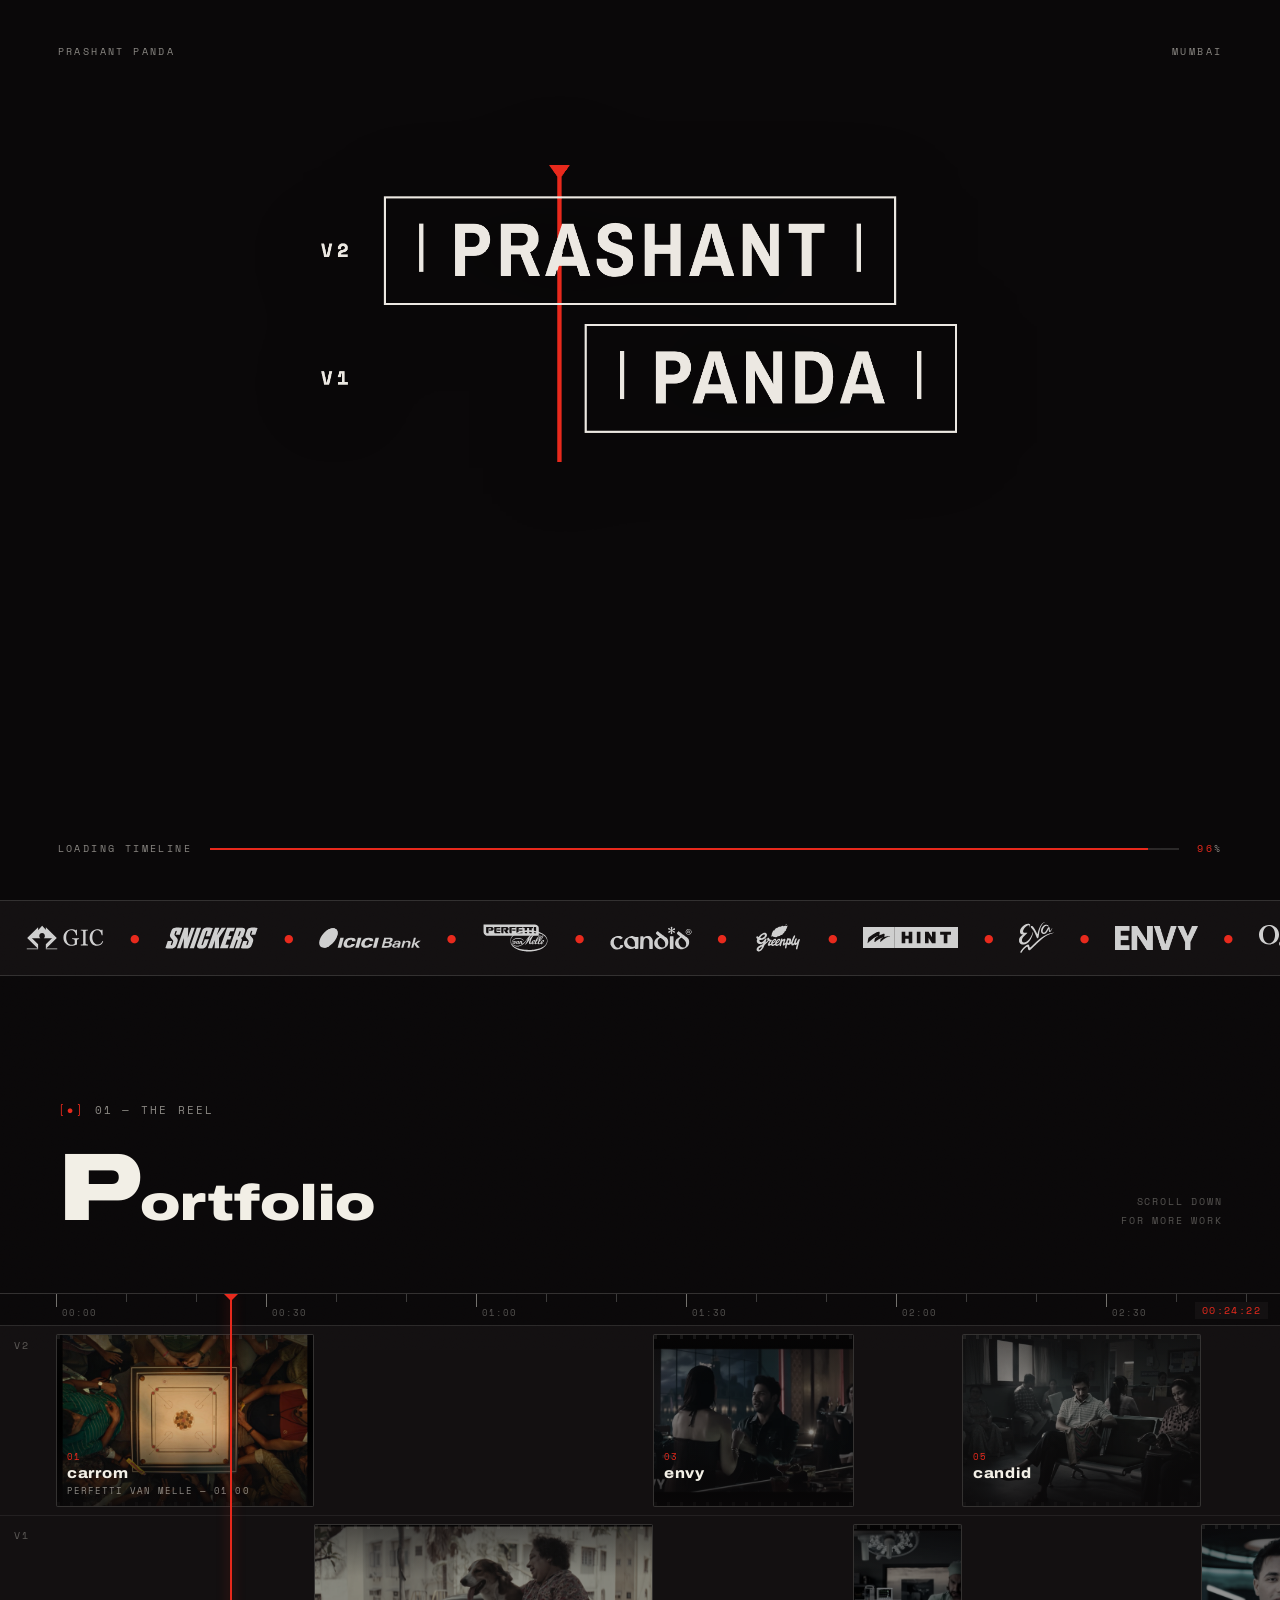
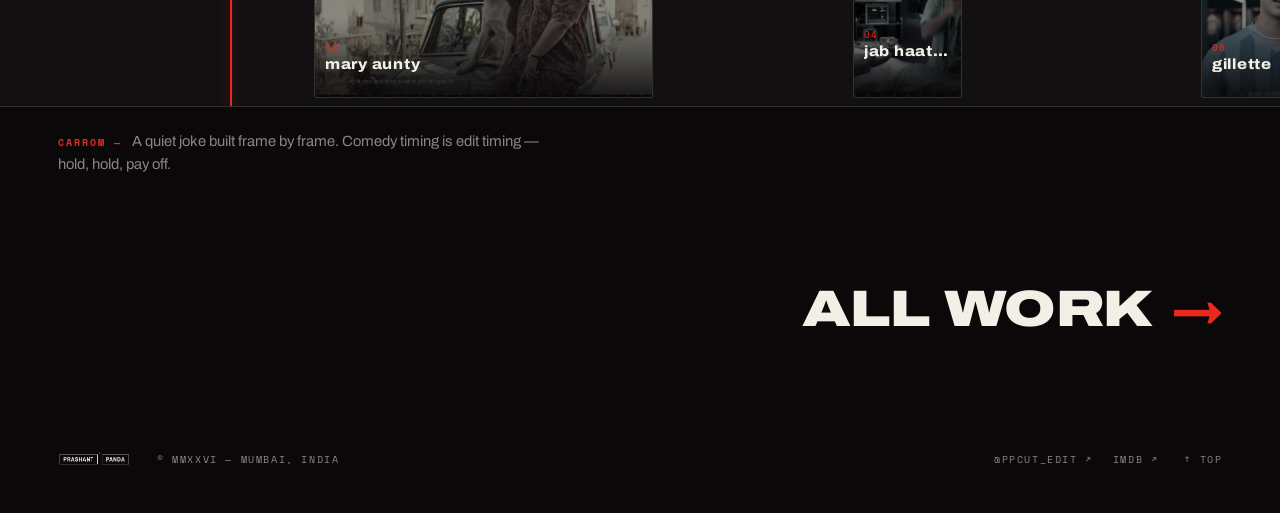
==== index.html @ 33e8a70c "Prashant's 2026-08-25 notes: Film Editor & Creative Producer Identity recast to FILM EDITOR & CREATI" ====
<!DOCTYPE html>
<html lang="en">
<head>
<meta charset="UTF-8" />
<meta name="viewport" content="width=device-width, initial-scale=1.0" />
<title>PRASHANT PANDA — Film Editor &amp; Creative Producer, Mumbai</title>
<meta name="description" content="Prashant Panda — film editor and creative producer, Mumbai. Films, series, advertising and music videos. From offline edit to final delivery. Press play." />
<meta name="theme-color" content="#0a0809" />

<meta property="og:title" content="PRASHANT PANDA — Film Editor &amp; Creative Producer, Mumbai" />
<meta property="og:description" content="Films · Series · Advertising · Music Videos. From offline edit to final delivery." />
<meta property="og:type" content="website" />
<meta property="og:image" content="assets/img/brand/pp-endslate-dark.png?v=3" />

<link rel="icon" type="image/png" href="assets/img/brand/favicon-64.png" />
<link rel="preconnect" href="https://fonts.googleapis.com" />
<link rel="preconnect" href="https://fonts.gstatic.com" crossorigin />
<link href="https://fonts.googleapis.com/css2?family=Archivo:wdth,wght@62..125,100..900&family=Space+Mono:wght@400;700&display=swap" rel="stylesheet" />
<link rel="stylesheet" href="styles.css?v=6" />
</head>
<body class="opening" data-page="home" data-tc="625">

<!-- ======== FILM GRAIN + VIGNETTE ======== -->
<div class="grain" aria-hidden="true"></div>
<div class="vignette" aria-hidden="true"></div>

<!-- ======== HUD (scroll timecode) ======== -->
<div class="hud" aria-hidden="true">
  <span class="hud__l">P/P — EDIT · FILM · STORY</span>
  <span class="hud__r">TC <b id="tc">00:00:00:00</b> / 25FPS</span>
</div>

<!-- ======== OPENING VEIL (home only) — the hero lockup assembles above it ======== -->
<div class="loader" id="loader" aria-hidden="true">
  <div class="loader__row"><span>PRASHANT PANDA</span><span>MUMBAI</span></div>
  <div class="loader__row loader__row--bottom">
    <span>LOADING TIMELINE</span>
    <span class="loader__bar" aria-hidden="true"><i id="loaderFill"></i></span>
    <span><b id="loaderNum">00</b>%</span>
  </div>
</div>

<!-- ======== NAV ======== -->
<header class="nav" id="nav">
  <a class="nav__brand" href="/" aria-label="Prashant Panda — home"><img src="assets/img/brand/pp-lockup-inline-white.png?v=3" alt="PRASHANT PANDA" /></a>
  <div class="nav__right">
    <a class="nav__link" href="https://vimeo.com/showcase/8346821" target="_blank" rel="noopener">VIMEO</a>
    <a class="nav__link" href="https://www.instagram.com/ppcut_edit/" target="_blank" rel="noopener">INSTAGRAM</a>
    <a class="nav__link" href="https://www.imdb.com/name/nm8079333/" target="_blank" rel="noopener">IMDB</a>
    <button class="nav__burger" id="burger" aria-label="Menu" aria-expanded="false" aria-controls="menu">
      <span class="nav__burger-label" id="burgerLabel">MENU</span>
      <span class="nav__burger-lines"><span></span><span></span></span>
    </button>
  </div>
</header>

<!-- ======== FULLSCREEN MENU ======== -->
<div class="menu" id="menu" aria-hidden="true">
  <div class="menu__bg" aria-hidden="true">
    <img data-menubg="reel"      src="assets/img/work/1088993725.jpg" alt="" />
    <img data-menubg="index"     src="assets/img/work/1106434425.jpg" alt="" />
    <img data-menubg="directors" src="assets/img/work/1073818885.jpg" alt="" />
    <img data-menubg="editor"    src="assets/img/work/1015277896.jpg" alt="" />
    <img data-menubg="contact"   src="assets/img/work/1106435260.jpg" alt="" />
  </div>
  <nav class="menu__links" aria-label="Primary">
    <a class="now" href="/" data-bg="reel"><b>01</b><span>REEL</span><small>10 CUTS</small></a>
    <a href="/work" data-bg="index"><b>02</b><span>WORK</span><small>76 TITLES + 24 BANNERS</small></a>
    <a href="/directors" data-bg="directors"><b>03</b><span>DIRECTORS</span><small>14 NAMES</small></a>
    <a href="/about" data-bg="editor"><b>04</b><span>ABOUT</span><small>P. PANDA</small></a>
    <a href="/contact" data-bg="contact"><b>05</b><span>CONTACT</span><small>MUMBAI</small></a>
  </nav>
  <div class="menu__foot">
    <a href="https://www.instagram.com/ppcut_edit/" target="_blank" rel="noopener">@PPCUT_EDIT</a>
    <span class="menu__foot-right">
      <a href="https://vimeo.com/showcase/8346821" target="_blank" rel="noopener">VIMEO&nbsp;↗</a>
      <a href="https://www.instagram.com/prashantpanda79/" target="_blank" rel="noopener">INSTAGRAM&nbsp;↗</a>
      <a href="https://www.imdb.com/name/nm8079333/" target="_blank" rel="noopener">IMDB&nbsp;↗</a>
    </span>
  </div>
</div>

<main>

<!-- ======== HERO ======== -->
<section class="hero" id="top">
  <div class="hero__slides" aria-hidden="true">
    <img id="heroA" class="hero__slide on" src="assets/img/work/1088993725.jpg" alt="" />
    <img id="heroB" class="hero__slide" src="assets/img/work/867458294.jpg" alt="" />
  </div>
  <div class="hero__scrim" aria-hidden="true"></div>

  <span class="frametick frametick--tl">OFFLINE&nbsp;—&nbsp;LOCK&nbsp;—&nbsp;ONLINE&nbsp;—&nbsp;GRADE&nbsp;—&nbsp;DELIVERY</span>
  <span class="frametick frametick--tr">SINCE&nbsp;MMV</span>
  <span class="frametick frametick--bl">19.0760°N&nbsp;/&nbsp;72.8777°E</span>
  <span class="frametick frametick--br">CUTS&nbsp;01—76</span>

  <div class="hero__center">
    <h1 class="hero__mark">
      <!-- the lockup assembles: playhead drops in, then the two tracks slide into place -->
      <span class="lockup" role="img" aria-label="PRASHANT PANDA">
        <img class="lockup__lay lockup__scrub" src="assets/img/brand/pp-hero-scrub.png?v=1" alt="" />
        <img class="lockup__lay lockup__p1" src="assets/img/brand/pp-hero-prashant.png?v=1" alt="" />
        <img class="lockup__lay lockup__p2" src="assets/img/brand/pp-hero-panda.png?v=1" alt="" />
      </span>
      <span class="hero__films">
        <i></i>
        <span class="hero__films-words"><b>FILM&nbsp;EDITOR</b><em>&nbsp;&amp;&nbsp;</em><b>CREATIVE&nbsp;PRODUCER</b></span>
        <i></i>
      </span>
      <span class="hero__cats">FILMS&nbsp;·&nbsp;SERIES&nbsp;·&nbsp;ADVERTISING&nbsp;·&nbsp;MUSIC&nbsp;VIDEOS</span>
    </h1>
    <button class="hero__play" id="playReel" aria-label="Play the reel">
      <svg viewBox="0 0 120 120" aria-hidden="true">
        <defs><path id="ringpath" d="M60,60 m-47,0 a47,47 0 1,1 94,0 a47,47 0 1,1 -94,0" /></defs>
        <text textLength="295" lengthAdjust="spacingAndGlyphs"><textPath href="#ringpath">PLAY THE REEL — PRASHANT PANDA — PLAY —&#160;</textPath></text>
      </svg>
      <span class="hero__play-tri" aria-hidden="true"></span>
    </button>
  </div>

  <a class="hero__scroll" href="#reel" aria-label="Scroll to the reel"><i></i></a>
</section>

<!-- ======== CLIENT MARQUEE (thin logo ticker) ======== -->
<div class="marquee" aria-hidden="true">
  <div class="marquee__track" id="ticker"><!-- logos + wordmarks injected --></div>
</div>

<!-- ======== 01 — THE REEL (NLE timeline) ======== -->
<section class="reel" id="reel">
  <div class="sec-head reveal">
    <span class="kicker"><i>[●]</i> 01 — THE REEL</span>
    <h2 class="sec-title sec-title--drop"><b>P</b><i>ortfolio</i></h2>
    <span class="sec-meta">SCROLL&nbsp;DOWN<br/>FOR&nbsp;MORE&nbsp;WORK</span>
  </div>

  <div class="tl reveal" id="tl">
    <div class="tl__scroll" id="tlScroll" role="region" aria-label="Portfolio timeline" tabindex="0">
      <div class="tl__inner" id="tlInner">
        <div class="tl__ruler" id="tlRuler"></div>
        <div class="tl__lane" id="laneV2"></div>
        <div class="tl__lane" id="laneV1"></div>
      </div>
    </div>
    <span class="tl__playhead" aria-hidden="true"></span>
    <span class="tl__tag tl__tag--v2" aria-hidden="true">V2</span>
    <span class="tl__tag tl__tag--v1" aria-hidden="true">V1</span>
    <span class="tl__tc" id="tlTc" aria-hidden="true">00:00:00</span>
  </div>

  <p class="tl__note reveal" aria-live="polite">
    <b id="tlNoteTitle"></b><span id="tlNoteText"></span>
  </p>

  <div class="reel__more reveal">
    <a href="/work" class="reel__more-link"><span>ALL WORK</span><i>→</i></a>
  </div>
</section>

<!-- ======== MINI FOOT ======== -->
<footer class="foot foot--mini">
  <div class="foot__bar">
    <span class="foot__brand"><img src="assets/img/brand/pp-lockup-inline-white.png?v=3" alt="PRASHANT PANDA" /></span>
    <span class="foot__legal">©&nbsp;MMXXVI&nbsp;—&nbsp;MUMBAI,&nbsp;INDIA</span>
    <span class="foot__social">
      <a href="https://www.instagram.com/ppcut_edit/" target="_blank" rel="noopener">@PPCUT_EDIT&nbsp;↗</a>
      <a href="https://www.imdb.com/name/nm8079333/" target="_blank" rel="noopener">IMDB&nbsp;↗</a>
    </span>
    <a class="foot__top" href="#top">↑&nbsp;TOP</a>
  </div>
</footer>

</main>

<!-- ======== PLAYER OVERLAY ======== -->
<div class="player" id="player" role="dialog" aria-modal="true" aria-label="Film player">
  <div class="player__head">
    <span class="player__now"><i>●</i>&nbsp;NOW&nbsp;PLAYING</span>
    <span class="player__title" id="playerTitle"></span>
    <button class="player__close" id="playerClose">CLOSE&nbsp;✕</button>
  </div>
  <div class="player__stage">
    <div class="player__frame"><iframe id="playerFrame" src="" title="Film player" allow="autoplay; fullscreen; picture-in-picture" allowfullscreen></iframe></div>
  </div>
  <div class="player__foot">
    <button class="player__nav" id="playerPrev">←&nbsp;PREV</button>
    <span class="player__count" id="playerCount">01&nbsp;/&nbsp;10</span>
    <button class="player__nav" id="playerNext">NEXT&nbsp;→</button>
    <a class="player__ext" id="playerVimeo" href="https://vimeo.com/showcase/8346821" target="_blank" rel="noopener">OPEN&nbsp;ON&nbsp;VIMEO&nbsp;↗</a>
  </div>
</div>

<script src="script.js?v=9"></script>
</body>
</html>
---- styles.css ----
/* ============================================================
   PRASHANT PANDA — V4 · THE SCREENING ROOM
   film-first · near-black / bone / record red
   Archivo Expanded (all caps, 900) + Space Mono — no serifs
   wordmark: PAND▲ — the play-triangle stands in for the last A
   ============================================================ */

:root{
  --bg:       #0a0809;
  --bg-2:     #131011;
  --ink:      #0f0d0d;
  --bone:     #f2efe6;
  --bone-dim: #ddd9cd;
  --red:      #e8291c;
  --red-deep: #c01414;
  --mut:      rgba(242,239,230,.55);
  --mut-2:    rgba(242,239,230,.32);
  --line:     rgba(242,239,230,.14);
  --line-ink: rgba(15,13,13,.16);

  --sans: 'Archivo', system-ui, sans-serif;
  --mono: 'Space Mono', ui-monospace, monospace;

  --pad: clamp(20px, 4.5vw, 84px);
  --ease: cubic-bezier(.19,1,.22,1);

  /* NLE arrow — condensed ink pointer, hairline bone edge */
  --cur: url("data:image/svg+xml,%3Csvg xmlns='http://www.w3.org/2000/svg' width='24' height='24' viewBox='0 0 24 24'%3E%3Cpath d='M5 1.5L5 17.2 8.1 14 10.1 18.8 12.6 17.7 10.5 13 13.6 13Z' fill='%230f0d0d' stroke='%23f2efe6' stroke-width='1.1' stroke-linejoin='round'/%3E%3C/svg%3E") 5 1, default;
}

*{ box-sizing:border-box; margin:0; padding:0; }
html{ scroll-behavior:smooth; -webkit-text-size-adjust:100%; }
@media (prefers-reduced-motion: reduce){ html{ scroll-behavior:auto; } }

body{
  background:var(--bg);
  color:var(--bone);
  font-family:var(--sans);
  line-height:1.5;
  overflow-x:hidden;
  -webkit-font-smoothing:antialiased;
  text-rendering:optimizeLegibility;
  cursor:var(--cur);
}
@media (max-width:900px){ body{ cursor:auto; } }

a{ color:inherit; text-decoration:none; cursor:var(--cur); }
@media (max-width:900px){ a{ cursor:auto; } }
button{ font-family:inherit; color:inherit; }
img{ display:block; }
::selection{ background:var(--red); color:var(--bone); }

/* display voice — expanded grotesque, caps */
.disp{ font-family:var(--sans); font-stretch:125%; font-weight:900;
  text-transform:uppercase; letter-spacing:-.015em; line-height:.86; }

/* the play triangle — brand mark (▲ stands in for the A) */
.tri-i{
  display:inline-block; width:.66em; height:.6em;
  background:var(--red); vertical-align:0;
  clip-path:polygon(50% 0, 100% 100%, 0 100%);
  margin:0 .02em;
}

/* ---------- film grain + vignette ---------- */
.grain{
  position:fixed; inset:-50%; z-index:9000; pointer-events:none;
  opacity:.05; mix-blend-mode:overlay;
  background-image:url("data:image/svg+xml,%3Csvg xmlns='http://www.w3.org/2000/svg' width='140' height='140'%3E%3Cfilter id='n'%3E%3CfeTurbulence type='fractalNoise' baseFrequency='0.85' numOctaves='3' stitchTiles='stitch'/%3E%3C/filter%3E%3Crect width='100%25' height='100%25' filter='url(%23n)'/%3E%3C/svg%3E");
  animation:grain 6s steps(6) infinite;
}
@keyframes grain{
  0%{transform:translate(0,0)} 20%{transform:translate(-6%,3%)}
  40%{transform:translate(4%,-5%)} 60%{transform:translate(-3%,4%)}
  80%{transform:translate(5%,2%)} 100%{transform:translate(0,0)}
}
.vignette{
  position:fixed; inset:0; z-index:8999; pointer-events:none;
  background:radial-gradient(120% 120% at 50% 42%, transparent 55%, rgba(0,0,0,.5) 100%);
}

/* ---------- HUD (scroll timecode) ---------- */
.hud{
  position:fixed; left:var(--pad); right:var(--pad); bottom:16px; z-index:300;
  display:flex; justify-content:space-between; pointer-events:none;
  mix-blend-mode:difference; color:#fff;
  font-family:var(--mono); font-size:9.5px; letter-spacing:.2em;
}
.hud b{ font-weight:400; }
@media (max-width:900px){ .hud{ display:none; } }

/* ============================================================
   PRELOADER
   ============================================================ */
/* the veil sits UNDER the hero mark (which is lifted while closed) so the
   lockup assembles on black and the site opens out from behind it */
.loader{
  position:fixed; inset:0; z-index:9600; background:var(--bg);
  display:flex; flex-direction:column; justify-content:space-between;
  padding:clamp(20px,4vw,44px) var(--pad);
  transition:opacity .6s var(--ease), visibility .6s;
}
.loader.done{ opacity:0; visibility:hidden; }
.loader__row{ display:flex; justify-content:space-between;
  font-family:var(--mono); font-size:10px; letter-spacing:.24em; color:var(--mut); }
@keyframes blink{ 50%{ opacity:0; } }
.loader__row--bottom{ display:grid; grid-template-columns:auto 1fr auto; gap:18px; align-items:center; }
.loader__bar{ position:relative; height:2px; background:var(--line); overflow:hidden; }
.loader__bar i{ position:absolute; inset:0; width:0%; background:var(--red);
  box-shadow:0 0 14px rgba(232,41,28,.5); }
.loader__row--bottom b{ color:var(--red); font-weight:400; }

/* ============================================================
   NAV
   ============================================================ */
.nav{
  position:fixed; top:0; left:0; right:0; z-index:9450;
  display:flex; align-items:center; justify-content:space-between;
  padding:16px var(--pad);
  transition:background .4s, backdrop-filter .4s, border-color .4s;
  border-bottom:1px solid transparent;
}
.nav.solid{ background:rgba(10,8,9,.72); backdrop-filter:blur(12px) saturate(1.1);
  border-bottom:1px solid var(--line); }
body.menu-open .nav{ background:transparent; backdrop-filter:none; border-color:transparent; }
.nav__brand{
  font-stretch:125%; font-weight:900; font-size:15px; letter-spacing:.04em;
  text-transform:uppercase; line-height:1; display:block;
}
.nav__brand img{ display:block; height:21px; width:auto; }
@media (max-width:640px){ .nav__brand img{ height:17px; } }
.nav__right{ display:flex; align-items:center; gap:28px; }
.nav__link{ font-family:var(--mono); font-size:10.5px; letter-spacing:.18em;
  color:var(--mut); transition:color .25s; position:relative; }
.nav__link::after{ content:''; position:absolute; left:0; bottom:-5px; width:0; height:1px;
  background:var(--red); transition:width .3s var(--ease); }
.nav__link:hover{ color:var(--bone); }
.nav__link:hover::after{ width:100%; }
.nav__burger{
  display:flex; align-items:center; gap:10px; background:none; border:0;
  color:var(--bone); cursor:var(--cur);
}
@media (max-width:900px){ .nav__burger{ cursor:pointer; } }
.nav__burger-label{ font-family:var(--mono); font-size:10.5px; letter-spacing:.18em; }
.nav__burger-lines{ position:relative; width:26px; height:12px; display:block; }
.nav__burger-lines span{ position:absolute; left:0; width:100%; height:2px; background:var(--bone);
  transition:.3s var(--ease); }
.nav__burger-lines span:nth-child(1){ top:1px; }
.nav__burger-lines span:nth-child(2){ bottom:1px; }
.nav__burger.open .nav__burger-lines span:nth-child(1){ top:5px; transform:rotate(45deg); }
.nav__burger.open .nav__burger-lines span:nth-child(2){ bottom:5px; transform:rotate(-45deg); }
@media (max-width:640px){ .nav__link{ display:none; } }

/* ============================================================
   FULLSCREEN MENU (six rows)
   ============================================================ */
.menu{
  position:fixed; inset:0; z-index:9400; background:var(--bg);
  display:flex; flex-direction:column; justify-content:center;
  opacity:0; visibility:hidden; transition:opacity .5s var(--ease), visibility .5s;
}
.menu.open{ opacity:1; visibility:visible; }
.menu__bg{ position:absolute; inset:0; overflow:hidden; }
.menu__bg img{
  position:absolute; inset:0; width:100%; height:100%; object-fit:cover;
  opacity:0; transition:opacity .6s var(--ease);
  filter:grayscale(.55) brightness(.3) contrast(1.05);
}
.menu__bg img.show{ opacity:1; }
.menu__links{ position:relative; z-index:2; display:flex; flex-direction:column;
  padding:0 var(--pad); }
.menu__links a{
  display:grid; grid-template-columns:56px 1fr auto; align-items:baseline; gap:18px;
  padding:clamp(9px,1.7vh,18px) 0; border-top:1px solid var(--line);
}
.menu__links a:last-child{ border-bottom:1px solid var(--line); }
.menu__links b{ font-family:var(--mono); font-size:11px; font-weight:400; color:var(--red); }
.menu__links span{
  font-stretch:125%; font-weight:900; text-transform:uppercase; letter-spacing:-.01em;
  line-height:.9; font-size:clamp(30px, min(7.4vw, 6.4vh), 76px);
  transition:transform .4s var(--ease), color .4s;
}
.menu__links small{ font-family:var(--mono); font-size:10px; letter-spacing:.18em; color:var(--mut-2); }
.menu__links a:hover span{ transform:translateX(16px); color:var(--red); }
.menu__links a.now span{ color:var(--red); }
.menu__links a.now small::after{ content:' · NOW SHOWING'; color:var(--red); }
.menu__foot{
  position:absolute; left:0; right:0; bottom:0; z-index:2;
  display:flex; justify-content:space-between; align-items:center; gap:20px; flex-wrap:wrap;
  padding:20px var(--pad); border-top:1px solid var(--line);
  font-family:var(--mono); font-size:10px; letter-spacing:.16em; color:var(--mut);
}
.menu__foot a{ transition:color .25s; }
.menu__foot a:hover{ color:var(--bone); }
.menu__foot-right{ display:flex; gap:22px; }

/* ============================================================
   FRAME TICKS / KICKERS / SECTION HEADS
   ============================================================ */
.frametick{ position:absolute; z-index:3; font-family:var(--mono); font-size:10px;
  letter-spacing:.18em; color:rgba(242,239,230,.42); }
.frametick--tl{ top:clamp(78px,11vh,104px); left:var(--pad); }
.frametick--tr{ top:clamp(78px,11vh,104px); right:var(--pad); }
.frametick--bl{ bottom:44px; left:var(--pad); }
.frametick--br{ bottom:44px; right:var(--pad); }
@media (max-width:900px){ .frametick--tr, .frametick--bl{ display:none; } }

.kicker{ display:inline-flex; align-items:center; gap:10px; font-family:var(--mono);
  font-size:11px; letter-spacing:.2em; text-transform:uppercase; color:var(--mut); }
.kicker i{ color:var(--red); font-style:normal; }
.kicker--ink{ color:rgba(15,13,13,.55); }
.kicker--ink i{ color:var(--red-deep); }

.sec-head{
  display:grid; grid-template-columns:1fr auto; align-items:end; gap:14px 20px;
  padding:clamp(90px,14vh,170px) var(--pad) clamp(40px,7vh,80px);
}
.sec-head .kicker{ grid-column:1/-1; }
.sec-title{
  font-stretch:125%; font-weight:900; text-transform:uppercase;
  letter-spacing:-.015em; line-height:.85;
  font-size:clamp(44px,7.5vw,120px); margin-top:16px;
}
.sec-title--sm{ font-size:clamp(32px,5vw,76px); }
.sec-meta{ font-family:var(--mono); font-size:10px; letter-spacing:.18em;
  color:var(--mut-2); text-align:right; line-height:1.9; }

/* drop-cap title — the initial stays at full display size, the rest
   drops to roughly half and sits on the same baseline */
.sec-title--drop{ text-transform:none; }
.sec-title--drop b{ font:inherit; }
.sec-title--drop i{
  font:inherit; font-style:normal; font-size:.52em;
  letter-spacing:.005em; padding-left:.02em;
}


/* ============================================================
   HERO
   ============================================================ */
.hero{
  position:relative; min-height:100svh; display:grid; place-items:center;
  padding:var(--pad); overflow:hidden;
}
.hero__slides{
  position:absolute; inset:0; z-index:0;
  animation:herozoom 30s ease-in-out infinite alternate;
}
@keyframes herozoom{ from{ transform:scale(1); } to{ transform:scale(1.07); } }
.hero__slide{
  position:absolute; inset:0; width:100%; height:100%; object-fit:cover;
  opacity:0; transition:opacity 1.4s var(--ease);
  filter:grayscale(1) contrast(1.05) brightness(.68);
}
.hero__slide.on{ opacity:1; }
.hero__scrim{ position:absolute; inset:0; z-index:1; pointer-events:none;
  background:
    radial-gradient(85% 70% at 50% 44%, transparent 30%, rgba(10,8,9,.55) 100%),
    linear-gradient(180deg, rgba(10,8,9,.5) 0%, transparent 32%, rgba(10,8,9,.72) 100%);
}
.hero__center{
  position:relative; z-index:2; display:flex; flex-direction:column; align-items:center;
  width:min(92vw, 1160px); text-align:center;
}
/* while the veil is up the mark rides above it — the logo builds on black */
body:not(.opened) .hero__center{ z-index:9650; }
.hero__mark{ width:100%; }

/* ---------- the lockup, in three tracks ----------
   scrub / PRASHANT / PANDA are full-canvas slices of the brand
   artwork, so stacked at rest they rebuild it pixel for pixel.
   Assembled is the DEFAULT state; body.opening holds them apart,
   so removing that class plays the sequence via these delays. */
.lockup{
  position:relative; display:block; margin:0 auto;
  width:min(80vw,680px); aspect-ratio:1300/568;
  filter:drop-shadow(0 6px clamp(14px,3vw,40px) rgba(0,0,0,.55));
}
.lockup__lay{ position:absolute; inset:0; width:100%; height:auto; }
.lockup__scrub{ transform-origin:50% 0; transition:transform .45s var(--ease) .1s; }
.lockup__p1{ transition:transform .85s var(--ease) .65s, opacity .4s linear .65s; }
.lockup__p2{ transition:transform .85s var(--ease) 1.55s, opacity .4s linear 1.55s; }
/* 26% parks each word's near edge on the playhead — measured off the artwork */
body.opening .lockup__scrub{ transform:scaleY(0); }
body.opening .lockup__p1{ transform:translateX(26%); opacity:0; }
body.opening .lockup__p2{ transform:translateX(-26%); opacity:0; }

.hero__films{ display:flex; align-items:center; gap:clamp(14px,2vw,26px);
  margin-top:clamp(10px,1.8vw,24px); }
.hero__films i{ flex:1; height:1px; background:rgba(242,239,230,.38);
  transform:scaleX(0); transition:transform .5s var(--ease) .1s; }
.hero__films i:first-child{ transform-origin:100% 50%; }
.hero__films i:last-child{ transform-origin:0 50%; }
body.loaded .hero__films i{ transform:none; }
.hero__films span{ font-weight:700; text-transform:uppercase;
  letter-spacing:.3em; padding-left:.3em; white-space:nowrap;
  font-size:clamp(9px,1.25vw,18px); }
/* once the site is open: editor, then storyteller, then filmmaker */
.hero__films-words > *{
  display:inline-block; opacity:0; transform:translateY(.4em);
  transition:opacity .45s var(--ease), transform .45s var(--ease);
}
body.loaded .hero__films-words > *{ opacity:1; transform:none; }
body.loaded .hero__films-words > :nth-child(1){ transition-delay:.2s; }
body.loaded .hero__films-words > :nth-child(2){ transition-delay:.35s; }
body.loaded .hero__films-words > :nth-child(3){ transition-delay:.4s; }
body.loaded .hero__films-words > :nth-child(4){ transition-delay:.55s; }
body.loaded .hero__films-words > :nth-child(5){ transition-delay:.6s; }

/* the category line lands last, under the flanked role line */
.hero__cats{
  display:block; margin-top:clamp(9px,1.4vw,16px);
  font-family:var(--mono); font-size:clamp(8px,.85vw,11px);
  letter-spacing:.24em; color:var(--mut); white-space:nowrap;
  opacity:0; transform:translateY(.4em);
  transition:opacity .45s var(--ease), transform .45s var(--ease);
}
body.loaded .hero__cats{ opacity:1; transform:none; transition-delay:.7s; }

/* circular play */
.hero__play{
  position:relative; margin-top:clamp(34px,6vh,72px);
  width:clamp(98px,11.5vw,140px); aspect-ratio:1; border-radius:50%;
  background:none; border:0; cursor:var(--cur); color:var(--bone);
  opacity:0; transition:opacity .6s var(--ease) .9s;
}
body.loaded .hero__play{ opacity:1; }
@media (max-width:900px){ .hero__play{ cursor:pointer; } }
.hero__play::before{
  content:''; position:absolute; inset:23%; border-radius:50%;
  border:1px solid rgba(242,239,230,.4); background:rgba(10,8,9,.28);
  backdrop-filter:blur(3px);
  transition:background .35s var(--ease), border-color .35s, transform .35s var(--ease);
}
.hero__play svg{ position:absolute; inset:0; width:100%; height:100%;
  animation:spin 16s linear infinite; }
.hero__play svg text{ font-family:var(--mono); font-size:9.2px; letter-spacing:.3em;
  fill:rgba(242,239,230,.78); }
@keyframes spin{ to{ transform:rotate(360deg); } }
.hero__play-tri{
  position:absolute; top:50%; left:50%; transform:translate(-38%,-50%); z-index:2;
  width:0; height:0; border-top:9px solid transparent; border-bottom:9px solid transparent;
  border-left:15px solid var(--bone); transition:border-left-color .35s;
}
.hero__play:hover::before{ background:var(--red); border-color:var(--red); transform:scale(1.07); }
.hero__play:hover svg text{ fill:var(--bone); }

.hero__scroll{ position:absolute; bottom:38px; left:50%; transform:translateX(-50%); z-index:2; }
.hero__scroll i{ display:block; width:1px; height:52px; position:relative; overflow:hidden;
  background:rgba(242,239,230,.18); }
.hero__scroll i::after{ content:''; position:absolute; top:-50%; left:0; width:100%; height:50%;
  background:var(--red); animation:scrolldrop 1.8s var(--ease) infinite; }
@keyframes scrolldrop{ 0%{ transform:translateY(-100%) } 100%{ transform:translateY(300%) } }

/* ============================================================
   MARQUEE (thin — under hero)
   ============================================================ */
.marquee{ border-top:1px solid var(--line); border-bottom:1px solid var(--line);
  overflow:hidden; padding:15px 0; background:var(--bg-2); }
.marquee__track{ display:inline-flex; align-items:center; white-space:nowrap;
  animation:marq 36s linear infinite; }
.marquee__track span{
  font-stretch:110%; font-weight:800; text-transform:uppercase;
  font-size:clamp(16px,2.3vw,29px); letter-spacing:.04em; padding:0 26px;
}
.marquee__track b{ color:var(--red); font-size:11px; }
.marquee__logo{
  /* --k is set per logo in JS so wide wordmarks and compact marks
     carry the same optical weight instead of the same raw height */
  --base:clamp(16px,2vw,25px);
  height:calc(var(--base) * var(--k, 1)); width:auto; max-width:32vw;
  display:inline-block; vertical-align:middle;
  margin:0 clamp(16px,2vw,30px);
  filter:brightness(0) invert(1); opacity:.8;
}
.marquee__track{ animation-duration:70s; }
@keyframes marq{ from{ transform:translateX(0) } to{ transform:translateX(-50%) } }

/* ============================================================
   01 — THE REEL (horizontal filmstrip)
   ============================================================ */
/* ============================================================
   01 — THE REEL as an NLE TIMELINE
   V2/V1 checkerboard, ruler, fixed playhead, live 25fps TC
   ============================================================ */
.tl{
  position:relative; overflow:hidden;
  border-top:1px solid var(--line); border-bottom:1px solid var(--line);
  background:var(--bg-2);
}
.tl__scroll{
  overflow-x:auto; overflow-y:hidden; cursor:grab; outline:none;
  scrollbar-width:none; -ms-overflow-style:none;
}
.tl__scroll::-webkit-scrollbar{ display:none; }
.tl__scroll.dragging{ cursor:grabbing; }
.tl__inner{ position:relative; }

.tl__ruler{
  position:relative; height:32px;
  border-bottom:1px solid var(--line); background:var(--bg);
}
.tl__ruler .tick{ position:absolute; top:0; width:1px; height:8px;
  background:rgba(242,239,230,.22); }
.tl__ruler .tick.major{ height:13px; background:rgba(242,239,230,.45); }
.tl__ruler .tick i{
  position:absolute; left:6px; top:12px; font-style:normal;
  font-family:var(--mono); font-size:9px; letter-spacing:.12em;
  color:var(--mut-2); white-space:nowrap;
}

.tl__lane{ position:relative; height:clamp(120px,15vw,190px);
  border-bottom:1px solid rgba(242,239,230,.07); }
.tl__lane:last-child{ border-bottom:0; }

.tclip{
  position:absolute; top:8px; bottom:8px; padding:0;
  border:1px solid rgba(242,239,230,.18); border-radius:2px; overflow:hidden;
  background:var(--bg); color:var(--bone); cursor:var(--cur);
}
@media (max-width:900px){ .tclip{ cursor:pointer; } }
.tclip img{
  width:100%; height:100%; object-fit:cover;
  filter:grayscale(.55) saturate(.8) brightness(.6);
  transition:filter .45s var(--ease);
}
.tclip.active img{ filter:grayscale(0) saturate(1) brightness(.85); }
.tclip:hover img, .tclip:focus-visible img{ filter:grayscale(0) saturate(1.05) brightness(.95); }
/* sprocket edges — a clip reads as a clip */
.tclip__grade{
  position:absolute; inset:0; pointer-events:none;
  background:
    linear-gradient(180deg, rgba(10,8,9,.5), transparent 30%, transparent 55%, rgba(10,8,9,.85)),
    repeating-linear-gradient(90deg, rgba(242,239,230,.14) 0 3px, transparent 3px 13px) top/100% 4px no-repeat,
    repeating-linear-gradient(90deg, rgba(242,239,230,.14) 0 3px, transparent 3px 13px) bottom/100% 4px no-repeat;
}
.tclip__face{
  position:absolute; left:10px; right:10px; bottom:9px;
  display:flex; flex-direction:column; gap:2px; text-align:left; pointer-events:none;
}
.tclip__no{ font-family:var(--mono); font-size:9px; letter-spacing:.16em; color:var(--red); }
.tclip__name{
  font-stretch:110%; font-weight:800; text-transform:uppercase;
  font-size:clamp(11px,1.15vw,15px); letter-spacing:.05em; line-height:1.1;
  white-space:nowrap; overflow:hidden; text-overflow:ellipsis;
}
.tclip__meta{
  font-family:var(--mono); font-size:8.5px; letter-spacing:.12em; color:var(--mut);
  opacity:0; transform:translateY(3px); transition:.3s var(--ease);
}
.tclip:hover .tclip__meta, .tclip.active .tclip__meta{ opacity:1; transform:none; }

.tl__playhead{
  position:absolute; left:18%; top:0; bottom:0; width:2px; z-index:3;
  background:var(--red); pointer-events:none;
  box-shadow:0 0 12px rgba(232,41,28,.5);
}
.tl__playhead::before{
  content:''; position:absolute; top:0; left:-6px;
  border:7px solid transparent; border-top-color:var(--red);
}
.tl__tag{
  position:absolute; left:14px; z-index:2; pointer-events:none;
  font-family:var(--mono); font-size:9.5px; letter-spacing:.18em; color:var(--mut-2);
}
.tl__tag--v2{ top:44px; }
.tl__tag--v1{ top:calc(44px + clamp(120px,15vw,190px)); }
.tl__tc{
  position:absolute; right:12px; top:8px; z-index:4; pointer-events:none;
  font-family:var(--mono); font-size:10px; letter-spacing:.14em;
  color:var(--red); background:var(--bg-2); padding:1px 7px;
}
@media (max-width:900px){
  .tl__lane{ height:clamp(96px,24vw,150px); }
  .tl__tag--v1{ top:calc(44px + clamp(96px,24vw,150px)); }
  .tclip__name{ font-size:11px; }
}

.reel__more{ display:flex; justify-content:flex-end;
  padding:clamp(70px,12vh,150px) var(--pad) 0; }
.reel__more-link{
  display:inline-flex; align-items:baseline; gap:18px;
  font-stretch:125%; font-weight:900; text-transform:uppercase;
  font-size:clamp(26px,4vw,54px); letter-spacing:-.01em; line-height:1;
  transition:color .3s;
}
.reel__more-link i{ font-style:normal; color:var(--red); transition:transform .4s var(--ease); }
.reel__more-link:hover{ color:var(--red); }
.reel__more-link:hover i{ transform:translateY(8px); }

/* ============================================================
   02 — INDEX (symmetric grid: ad tiles + slates)
   ============================================================ */
.index{ padding-bottom:clamp(90px,14vh,180px); }
.subhead{
  display:grid; grid-template-columns:1fr auto; align-items:end; gap:10px 20px;
  padding:clamp(44px,8vh,96px) var(--pad) clamp(16px,3vh,28px);
}
.sec-head + .subhead{ padding-top:0; }
.subhead + .bmqcap{ padding-top:0; }
.bmq + .filters{ padding-top:clamp(18px,3vh,28px); }
.subhead .kicker{ grid-column:1/-1; }
.subhead__title{
  font-stretch:125%; font-weight:900; text-transform:uppercase;
  letter-spacing:-.01em; line-height:.9;
  font-size:clamp(24px,3vw,46px); margin-top:8px;
}
.index__grid{
  display:grid; grid-template-columns:repeat(4,1fr); gap:1px;
  background:var(--bg); overflow:hidden;
  border-top:1px solid var(--line); border-bottom:1px solid var(--line);
}
.tile{
  position:relative; aspect-ratio:16/9; overflow:hidden;
  background:var(--bg); border:0; padding:0; cursor:var(--cur); color:var(--bone);
  outline:1px solid var(--line); outline-offset:0;
}
@media (max-width:900px){ .tile{ cursor:pointer; } }
.tile img{
  width:100%; height:100%; object-fit:cover;
  filter:contrast(1.04) brightness(.96);
  transform:scale(1.001);
  transition:filter .5s var(--ease), transform .9s var(--ease);
}
.tile:hover img{ filter:contrast(1.02) brightness(1.02); transform:scale(1.055); }
.tile__no{
  position:absolute; top:10px; left:12px; z-index:2;
  font-family:var(--mono); font-size:9.5px; letter-spacing:.16em;
  color:rgba(242,239,230,.72); text-shadow:0 1px 8px rgba(0,0,0,.6);
}
.tile__tag{
  position:absolute; top:10px; right:12px; z-index:2;
  font-family:var(--mono); font-size:8.5px; letter-spacing:.2em;
  color:rgba(242,239,230,.6); text-shadow:0 1px 8px rgba(0,0,0,.6);
}

/* genre filter pills (ad films shelf) */
.filters{
  display:flex; flex-wrap:wrap; gap:10px;
  padding:0 var(--pad) clamp(16px,3vh,26px);
}
.pill{
  font-family:var(--mono); font-size:10px; letter-spacing:.16em; color:var(--mut);
  background:none; border:1px solid var(--line); border-radius:100px;
  padding:9px 16px; cursor:var(--cur); transition:.3s var(--ease);
}
@media (max-width:900px){ .pill{ cursor:pointer; } }
.pill:hover{ color:var(--bone); border-color:var(--bone-dim); }
.pill.on{ background:var(--red); border-color:var(--red); color:var(--bone); }
.tile::before{
  content:''; position:absolute; left:0; top:0; width:100%; height:2px; z-index:3;
  background:var(--red); transform:scaleX(0); transform-origin:left;
  transition:transform .45s var(--ease);
}
.tile:hover::before{ transform:scaleX(1); }
.tile__cap{
  position:absolute; left:0; right:0; bottom:0; z-index:2;
  display:flex; align-items:baseline; gap:10px; padding:9px 14px;
  background:var(--bone); color:var(--ink);
  transform:translateY(101%); transition:transform .4s var(--ease);
}
.tile:hover .tile__cap{ transform:translateY(0); }
.tile__cap b{ font-stretch:110%; font-weight:800; text-transform:uppercase;
  font-size:11px; letter-spacing:.05em; white-space:nowrap; overflow:hidden; text-overflow:ellipsis; }
.tile__cap span{ font-family:var(--mono); font-size:9px; letter-spacing:.1em;
  color:rgba(15,13,13,.6); margin-left:auto; white-space:nowrap; }

/* slate tiles — series & films without embeddable video */
.tile--slate{
  display:flex; flex-direction:column; align-items:flex-start; justify-content:flex-end;
  padding:14px 16px; background:var(--bg-2); cursor:var(--cur);
  transition:background .45s var(--ease);
}
.tile--slate:hover{ background:#1b1517; }
.slate__top{
  position:absolute; top:10px; left:16px; right:16px;
  display:flex; justify-content:space-between; align-items:baseline;
  font-family:var(--mono); font-size:9px; letter-spacing:.18em;
}
.slate__top b{ font-weight:400; color:var(--red); }
.slate__top span{ color:var(--mut); }
.slate__title{
  font-stretch:118%; font-weight:900; text-transform:uppercase;
  letter-spacing:-.005em; line-height:.95;
  font-size:clamp(15px,1.45vw,23px);
}
.slate__meta{ font-family:var(--mono); font-size:9px; letter-spacing:.14em;
  color:var(--mut); margin-top:9px; }

/* series slates with official key art behind the type */
.slate__art{
  position:absolute; inset:0; width:100%; height:100%; object-fit:cover; z-index:0;
  filter:saturate(.95) brightness(.58) contrast(1.05);
  transform:scale(1.001);
  transition:filter .5s var(--ease), transform .9s var(--ease);
}
.tile--slate.has-cover:hover .slate__art{
  filter:saturate(1) brightness(.72) contrast(1.03); transform:scale(1.045);
}
.slate__scrim{
  position:absolute; inset:0; z-index:1; pointer-events:none;
  background:linear-gradient(180deg, rgba(10,8,9,.6), transparent 34%, transparent 52%, rgba(10,8,9,.92));
}
.has-cover .slate__top, .has-cover .slate__title, .has-cover .slate__meta{
  position:relative; z-index:2;
}
.has-cover .slate__top b, .has-cover .slate__top span,
.has-cover .slate__title, .has-cover .slate__meta{
  text-shadow:0 1px 10px rgba(0,0,0,.65);
}


/* films-shelf hero — the upcoming feature leads the shelf */
.tile--filmhero{
  grid-column:1/-1; aspect-ratio:auto;
  min-height:clamp(220px,28vw,390px);
}
.tile--filmhero .slate__title{
  font-size:clamp(36px,5.6vw,88px); letter-spacing:-.015em; line-height:.9;
}

/* trailer-linked slates */
button.tile--slate{ cursor:var(--cur); text-align:left; font:inherit; color:var(--bone); border:0; }
@media (max-width:900px){ button.tile--slate{ cursor:pointer; } }
.slate__chip{
  position:absolute; right:12px; bottom:12px; z-index:2;
  font-family:var(--mono); font-size:8.5px; letter-spacing:.18em; color:var(--bone);
  border:1px solid var(--line); border-radius:100px; padding:6px 11px;
  background:rgba(10,8,9,.5); transition:.3s var(--ease);
}
.slate__chip i{ font-style:normal; color:var(--red); }
button.tile--slate:hover .slate__chip{ background:var(--red); border-color:var(--red); }
button.tile--slate:hover .slate__chip i{ color:var(--bone); }

/* player single-item mode (trailers) */
.player.single .player__nav, .player.single .player__count{ display:none; }

/* end strip — a full-width leader row closing each shelf */
.tile--end{ grid-column:1/-1; aspect-ratio:auto; min-height:84px;
  display:grid; place-items:center; background:var(--bg); cursor:var(--cur); }
.tile--end span{ font-family:var(--mono); font-size:10px; letter-spacing:.26em;
  color:var(--mut-2); text-align:center; padding:0 14px; }
.tile--end i{ color:var(--red); font-style:normal; }

/* wide feature slate — the lead FILMS entry */
.tile--wide{ grid-column:span 2; }
.tile--wide .slate__title{ font-size:clamp(22px,2.4vw,38px); }

/* upcoming film — announced, not yet numbered */
.tile--upcoming .slate__top b{ color:var(--bone); }
.tile--upcoming{ background:var(--bg);
  outline:1px dashed rgba(232,41,28,.5); outline-offset:-1px; }
.tile--upcoming:hover{ background:var(--bg-2); }

/* ============================================================
   BANNER MARQUEES — brands/agencies under 02·A, platforms
   under 02·C (big banner scroll rows inside the index)
   ============================================================ */
.bmqcap{
  display:flex; justify-content:space-between; align-items:baseline; gap:20px;
  padding:clamp(40px,7vh,84px) var(--pad) clamp(14px,2.4vh,24px);
}
.bmqcap__meta{ font-family:var(--mono); font-size:10px; letter-spacing:.18em;
  color:var(--mut-2); text-align:right; }
.bmq{
  overflow:hidden; border-top:1px solid var(--line); border-bottom:1px solid var(--line);
  padding:clamp(18px,3.6vh,38px) 0;
}
.bmq__track{
  display:inline-flex; align-items:center; white-space:nowrap;
  animation:marq 48s linear infinite;
}
.bmq--rev .bmq__track{ animation-direction:reverse; }
.bmq:hover .bmq__track{ animation-play-state:paused; }
.bmq__track span{
  font-stretch:125%; font-weight:900; text-transform:uppercase;
  letter-spacing:-.01em; line-height:.9;
  font-size:clamp(40px,6.5vw,104px);
  padding:0 clamp(22px,3vw,46px);
}
.bmq__track b{ color:var(--red); font-size:clamp(13px,1.5vw,20px); }
.bmq--rev .bmq__track span{
  color:transparent; -webkit-text-stroke:1.5px var(--bone-dim);
}
.bmq__logo{
  --base:clamp(31px,4.2vw,67px);
  height:calc(var(--base) * var(--k, 1)); width:auto; max-width:38vw;
  display:inline-block; vertical-align:middle;
  margin:0 clamp(22px,3vw,46px);
  filter:brightness(0) invert(1); opacity:.92;
}
.bmq--rev .bmq__logo{ opacity:.55; }

/* ============================================================
   04 — DIRECTORS
   ============================================================ */
.dirs{ padding-bottom:clamp(90px,14vh,180px); }
.dir{
  display:grid; grid-template-columns:56px 1fr auto; align-items:baseline; gap:18px;
  padding:clamp(20px,3.6vh,38px) var(--pad);
  border-top:1px solid var(--line);
}
.dir:last-of-type{ border-bottom:1px solid var(--line); }
.dir__no{ font-family:var(--mono); font-size:11px; color:var(--red); }
.dir__name{
  font-stretch:125%; font-weight:900; text-transform:uppercase;
  letter-spacing:-.01em; line-height:.88;
  font-size:clamp(15px,2.7vw,46px); /* half the old display scale, per Prashant's note */
  transition:transform .4s var(--ease), color .4s;
}
.dir:hover .dir__name{ transform:translateX(16px); color:var(--red); }
.dir__meta{ font-family:var(--mono); font-size:10px; letter-spacing:.16em;
  color:var(--mut-2); text-align:right; line-height:1.9; }

/* tap a director → their cuts unfold */
.dir{ cursor:var(--cur); }
@media (max-width:900px){ .dir{ cursor:pointer; } }
.dir__works{
  grid-column:2/-1; display:none; flex-wrap:wrap; gap:10px;
  padding-top:clamp(14px,2.4vh,24px);
}
.dir.open .dir__works{ display:flex; }
.dir.open .dir__name{ color:var(--red); }
.dirchip{
  font-family:var(--mono); font-size:10px; letter-spacing:.14em; color:var(--bone);
  background:none; border:1px solid var(--line); border-radius:100px;
  padding:9px 16px; cursor:var(--cur); transition:.3s var(--ease);
}
@media (max-width:900px){ .dirchip{ cursor:pointer; } }
.dirchip:hover{ background:var(--red); border-color:var(--red); }
.dirchip--tbc{ color:var(--mut-2); border-style:dashed; pointer-events:none; }

.dirfloat{
  position:fixed; top:0; left:0; z-index:250; pointer-events:none;
  width:min(320px,26vw); aspect-ratio:16/9; overflow:hidden;
  opacity:0; transition:opacity .35s var(--ease);
}
.dirfloat img{ width:100%; height:100%; object-fit:cover;
  filter:saturate(.9) contrast(1.04); }
.dirfloat.on{ opacity:1; }
@media (max-width:900px){ .dirfloat{ display:none; } }

/* ============================================================
   05 — EDITOR (bone split)
   ============================================================ */
.producer{ display:grid; grid-template-columns:1.12fr .88fr; min-height:92svh; }
.producer__panel{
  background:var(--bone); color:var(--ink);
  padding:clamp(70px,11vh,130px) clamp(28px,5.5vw,100px) clamp(44px,7vh,80px);
  display:flex; flex-direction:column; align-items:flex-start;
}
.producer__name{
  font-stretch:125%; font-weight:900; text-transform:uppercase;
  letter-spacing:-.015em; line-height:.84;
  font-size:clamp(54px,8.4vw,156px); margin-top:clamp(22px,4vh,44px);
}
.producer__name--lockup img{
  display:block; height:auto;
  width:clamp(280px,30vw,500px);
}
.producer__role{ font-family:var(--mono); font-size:11px; letter-spacing:.24em;
  color:rgba(15,13,13,.55); margin-top:22px; }
.producer__line{
  font-family:var(--sans); font-weight:500;
  font-size:clamp(15px,1.4vw,20px); line-height:1.55;
  color:rgba(15,13,13,.72); margin-top:clamp(18px,3vh,30px); max-width:36ch;
}
.producer__bio{
  font-family:var(--sans); font-weight:400;
  font-size:clamp(13px,1.1vw,15.5px); line-height:1.7;
  color:rgba(15,13,13,.62); margin-top:clamp(14px,2.4vh,22px); max-width:52ch;
}
.producer__note{
  font-family:var(--mono); font-size:10px; letter-spacing:.2em;
  color:rgba(15,13,13,.7); margin-top:14px;
}
.producer__note i{ color:var(--red-deep); font-style:normal; }
.producer__note--dim{ color:rgba(15,13,13,.45); margin-top:8px; }

/* recognitions — a humble column, hairlines not trophies */
.recog{ margin-top:clamp(18px,3vh,28px); width:100%; max-width:52ch; }
.recog__kicker{ font-family:var(--mono); font-size:10px; letter-spacing:.2em;
  color:rgba(15,13,13,.7); }
.recog__kicker i{ color:var(--red-deep); font-style:normal; }
.recog__list{ list-style:none; margin-top:10px; }
.recog__list li{
  display:flex; align-items:center; justify-content:space-between; gap:18px;
  padding:10px 0; border-top:1px solid var(--line-ink);
}
.recog__text{ display:flex; flex-direction:column; gap:2px; }
.recog__logo{
  flex:none; width:auto; height:auto; max-height:32px; max-width:104px;
  filter:brightness(0); opacity:.82;
}
.recog__list li:last-child{ border-bottom:1px solid var(--line-ink); }
.recog__list b{ font-family:var(--mono); font-weight:700; font-size:10px;
  letter-spacing:.14em; color:var(--ink); }
.recog__list span{ font-family:var(--mono); font-size:9.5px; letter-spacing:.12em;
  color:rgba(15,13,13,.55); }

/* dark variant — recognitions on the work page */
.recog__list--dark{ list-style:none; margin:0 var(--pad) clamp(30px,5vh,60px); max-width:640px; }
.recog__list--dark li{ border-color:var(--line); }
.recog__list--dark li:last-child{ border-bottom-color:var(--line); }
.recog__list--dark b{ color:var(--bone); }
.recog__list--dark .recog__text span{ color:var(--mut); }
.recog__list--dark .recog__logo{ filter:brightness(0) invert(1); opacity:.85; }
.producer__stats{ display:flex; flex-wrap:wrap; gap:clamp(22px,3.4vw,52px);
  margin-top:auto; padding-top:clamp(44px,7vh,80px); }
.stat b{
  display:block; font-stretch:125%; font-weight:900;
  font-size:clamp(38px,4.6vw,78px); line-height:1; letter-spacing:-.02em;
}
.stat span{ font-family:var(--mono); font-size:10px; letter-spacing:.2em;
  color:rgba(15,13,13,.5); }
/* the open-ended tail — reads as a fourth column, weighted back */
.stat--and b{ color:var(--red-deep); font-weight:400; }
.stat--and span{ color:rgba(15,13,13,.38); }
.producer__mail{
  margin-top:clamp(30px,5vh,52px); font-family:var(--mono); font-size:11.5px;
  letter-spacing:.14em; color:var(--red-deep);
  border-bottom:1px solid rgba(192,20,20,.4); padding-bottom:4px;
  transition:color .3s, border-color .3s;
}
.producer__mail:hover{ color:var(--ink); border-color:var(--ink); }
.producer__viz{ position:relative; overflow:hidden; background:var(--bg-2); min-height:60vh; }
.producer__still{
  position:absolute; inset:0; width:100%; height:100%; object-fit:cover;
  opacity:0; transition:opacity 1s var(--ease);
  filter:contrast(1.04) saturate(.95);
}
.producer__still.on{ opacity:1; }
.producer__cap{
  position:absolute; left:18px; bottom:20px; z-index:2;
  font-family:var(--mono); font-size:9.5px; letter-spacing:.18em;
  color:rgba(242,239,230,.85); text-shadow:0 1px 10px rgba(0,0,0,.7);
}
.producer__bar{ position:absolute; left:0; right:0; bottom:0; height:2px; z-index:2;
  background:rgba(242,239,230,.16); }
.producer__bar i{ display:block; height:100%; width:0; background:var(--red); }

/* ============================================================
   06 — CONTACT / FOOT
   ============================================================ */
.foot{ padding-top:clamp(90px,14vh,180px); }
.foot--mini{ padding-top:clamp(50px,9vh,110px); }
.foot__kicker{ display:flex; margin:0 var(--pad) 30px; }
.foot__title{ padding:0 var(--pad) clamp(30px,5vh,60px); }

/* next-page rail — each page hands off to the next reel */
.nextwrap{ padding-top:clamp(70px,12vh,150px); }
.frow{
  display:grid; grid-template-columns:minmax(130px,230px) 1fr auto;
  align-items:center; gap:24px;
  padding:clamp(24px,4.5vh,50px) var(--pad);
  border-top:1px solid var(--line);
  transition:background .45s var(--ease), padding .45s var(--ease);
}
.frow:last-of-type{ border-bottom:1px solid var(--line); }
.frow__k{ font-family:var(--mono); font-size:10.5px; letter-spacing:.22em; color:var(--mut);
  transition:color .45s; }
.frow__word{
  font-stretch:125%; font-weight:900; text-transform:uppercase;
  letter-spacing:-.01em; line-height:.84;
  font-size:clamp(44px,8.4vw,136px);
}
.frow__arrow{ font-weight:200; font-size:clamp(28px,4vw,58px); line-height:1;
  transition:transform .45s var(--ease); }
.frow:hover{ background:var(--red); padding-left:calc(var(--pad) + 20px); }
.frow--pending{ opacity:.5; pointer-events:none; }
.frow:hover .frow__k{ color:rgba(242,239,230,.85); }
.frow:hover .frow__arrow{ transform:translate(8px,-8px); }

.foot__bar{
  display:flex; align-items:center; gap:26px; flex-wrap:wrap;
  padding:36px var(--pad) 46px;
  font-family:var(--mono); font-size:10px; letter-spacing:.16em; color:var(--mut);
}
.foot__brand{
  font-family:var(--sans); font-stretch:125%; font-weight:900; font-size:13px;
  letter-spacing:.04em; text-transform:uppercase; color:var(--bone);
  display:block;
}
.foot__brand img{ display:block; height:15px; width:auto; }
.foot__social{ display:flex; gap:20px; margin-left:auto; }
.foot__social a, .foot__top{ transition:color .25s; }
.foot__social a:hover, .foot__top:hover{ color:var(--bone); }

/* ============================================================
   PLAYER OVERLAY
   ============================================================ */
.player{
  position:fixed; inset:0; z-index:9600; background:rgba(7,5,5,.97);
  display:flex; flex-direction:column;
  opacity:0; visibility:hidden; transition:opacity .45s var(--ease), visibility .45s;
}
.player.open{ opacity:1; visibility:visible; }
.player__head{
  display:flex; align-items:center; gap:20px;
  padding:16px var(--pad); border-bottom:1px solid var(--line);
}
.player__now{ font-family:var(--mono); font-size:10px; letter-spacing:.2em; color:var(--mut);
  white-space:nowrap; }
.player__now i{ color:var(--red); font-style:normal; animation:blink 1.2s steps(2) infinite; }
.player__title{ flex:1; font-family:var(--mono); font-size:11px; letter-spacing:.1em;
  color:var(--bone); white-space:nowrap; overflow:hidden; text-overflow:ellipsis; }
.player__close{
  font-family:var(--mono); font-size:10.5px; letter-spacing:.14em; color:var(--bone);
  background:none; border:1px solid var(--line); border-radius:100px;
  padding:9px 16px; cursor:var(--cur); transition:.3s var(--ease);
}
.player__close:hover{ background:var(--red); border-color:var(--red); }
.player__stage{ flex:1; display:grid; place-items:center; padding:20px var(--pad); min-height:0; }
.player__frame{
  width:min(100%, calc((100svh - 230px) * 1.7778));
  aspect-ratio:16/9; background:#000; border:1px solid var(--line);
}
.player__frame iframe{ width:100%; height:100%; border:0; display:block; }
.player__foot{
  display:flex; align-items:center; gap:24px; flex-wrap:wrap;
  padding:14px var(--pad) 20px; border-top:1px solid var(--line);
}
.player__nav{
  font-family:var(--mono); font-size:11px; letter-spacing:.14em; color:var(--bone);
  background:none; border:0; cursor:var(--cur); transition:color .25s; padding:6px 0;
}
.player__nav:hover{ color:var(--red); }
.player__count{ font-family:var(--mono); font-size:10px; letter-spacing:.18em; color:var(--mut-2); }
.player__ext{ margin-left:auto; font-family:var(--mono); font-size:10px; letter-spacing:.16em;
  color:var(--mut); transition:color .25s; }
.player__ext:hover{ color:var(--bone); }
@media (max-width:900px){ .player__close, .player__nav{ cursor:pointer; } }

/* keyboard focus */
a:focus-visible, button:focus-visible{
  outline:1px dashed var(--red); outline-offset:4px; border-radius:2px;
}
.menu__links a:focus-visible span{ color:var(--red); transform:translateX(16px); }

/* ============================================================
   REVEALS
   ============================================================ */
.reveal{ opacity:0; transform:translateY(30px);
  transition:opacity 1s var(--ease), transform 1s var(--ease); }
.reveal.in{ opacity:1; transform:none; }
.piece.reveal{ opacity:1; transform:none; } /* pieces reveal via clip + cap only */

@media (prefers-reduced-motion: reduce){
  .reveal{ opacity:1 !important; transform:none !important; transition:none !important; }
  .grain, .marquee__track, .bmq__track, .hero__scroll i::after, .hero__play svg,
  .hero__slides, .loader__mark i, .player__now i{ animation:none !important; }
  .hero__center{ opacity:1; transform:none; transition:none; }
  /* the lockup arrives assembled — no title sequence */
  .lockup__lay, .hero__films i, .hero__films-words > *, .hero__cats, .hero__play{
    opacity:1 !important; transform:none !important; transition:none !important;
  }
}

/* screenshot mode (dev helper) */
html.shot .grain, html.shot .vignette, html.shot .hud,
html.shot .dirfloat{ display:none !important; }
html.shot .marquee__track, html.shot .bmq__track, html.shot .hero__play svg,
html.shot .hero__slides, html.shot .loader__mark i, html.shot .player__now i{ animation:none !important; }
html.shot .reveal, html.shot .hero__center{ opacity:1 !important; transform:none !important; }
html.shot .lockup__lay, html.shot .hero__films i,
html.shot .hero__films-words > *, html.shot .hero__cats, html.shot .hero__play{
  opacity:1 !important; transform:none !important; transition:none !important;
}

/* ============================================================
   RESPONSIVE
   ============================================================ */
@media (max-width:1100px){
  .index__grid{ grid-template-columns:repeat(3,1fr); }
}

@media (max-width:900px){
  .producer{ grid-template-columns:1fr; }
  .producer__viz{ min-height:54vh; }
  .frow{ grid-template-columns:1fr auto; }
  .frow__k{ display:none; }
  .sec-head{ grid-template-columns:1fr; align-items:start; }
  .sec-meta{ text-align:left; }
  .foot__social{ margin-left:0; }
  .dir{ grid-template-columns:34px 1fr; }
  .dir__meta{ grid-column:2; text-align:left; }
}

@media (max-width:640px){
  .index__grid{ grid-template-columns:1fr; }
  .tile__cap{ transform:translateY(0); padding:8px 12px; }
  .tile--wide{ grid-column:auto; }
  .menu__links a{ grid-template-columns:34px 1fr auto; }
}

/* ============================================================
   TIMELINE STORY NOTE — the thought behind the clip under the
   playhead, printed below the strip
   ============================================================ */
.tl__note{
  margin:clamp(18px,2.6vh,30px) var(--pad) 0; max-width:62ch;
  font-size:clamp(13px,1.15vw,16px); line-height:1.55; color:var(--mut);
  min-height:3.1em;
}
.tl__note b{
  font-family:var(--mono); font-weight:700; font-size:10px;
  letter-spacing:.2em; color:var(--red); text-transform:uppercase;
  margin-right:.2em; white-space:nowrap;
}

/* ============================================================
   CREDITS — work with no key art of its own: it prints as
   typeset names under the shelf rather than as dead tiles
   ============================================================ */
.credits{
  margin:0 var(--pad) clamp(30px,5vh,60px);
  padding-top:clamp(16px,2.4vh,26px);
  border-top:1px solid var(--line);
  max-width:820px;
}
.credits__k{ display:block; font-family:var(--mono); font-size:10px;
  letter-spacing:.2em; color:var(--mut); text-transform:uppercase; }
.credits__k i{ color:var(--red); font-style:normal; }
.credits__lede{
  margin-top:10px; max-width:56ch;
  font-size:clamp(13px,1.15vw,16px); line-height:1.5; color:var(--bone);
}
.credits__list{
  list-style:none; margin-top:clamp(14px,2vh,22px);
  display:flex; flex-wrap:wrap; gap:0 clamp(14px,1.8vw,26px);
}
.credits__list li{
  position:relative; padding:6px 0;
  font-family:var(--mono); font-size:11px; letter-spacing:.12em;
  text-transform:uppercase; color:var(--mut);
  transition:color .3s var(--ease);
}
.credits__list li + li::before{
  content:'●'; position:absolute; left:calc(clamp(14px,1.8vw,26px) / -2);
  transform:translateX(-50%); color:var(--red); font-size:6px; top:50%;
  margin-top:-3px; opacity:.6;
}
.credits__list li:hover{ color:var(--bone); }

/* ============================================================
   04·B — WHAT I DO (two crafts, one profile)
   ============================================================ */
.doing{ padding-bottom:clamp(40px,7vh,90px); }
.doing__cols{
  margin:0 var(--pad); display:grid; gap:1px;
  grid-template-columns:repeat(2,1fr);
  background:var(--line); border:1px solid var(--line);
}
.doing__col{ background:var(--ink); padding:clamp(22px,3.4vw,46px); }
.doing__no{ font-family:var(--mono); font-size:10px; letter-spacing:.2em;
  color:var(--red); }
.doing__title{
  margin-top:10px; font-weight:900; font-stretch:125%;
  font-size:clamp(20px,3.2vw,44px); line-height:1; color:var(--bone);
  letter-spacing:-.01em;
}
.doing__list{ list-style:none; margin-top:clamp(16px,2.4vh,26px); }
.doing__list li{
  padding:9px 0; border-top:1px solid var(--line);
  font-family:var(--mono); font-size:11px; letter-spacing:.14em;
  text-transform:uppercase; color:var(--mut);
}
/* the producer chain reads as one run, arrows between the steps */
.doing__list--chain{ display:flex; flex-wrap:wrap; gap:0 10px; }
.doing__list--chain li{ border-top:0; padding:5px 0; }
.doing__list--chain li + li::before{ content:'→ '; color:var(--red); }

@media (max-width:760px){
  .doing__cols{ grid-template-columns:1fr; }
}

/* ============================================================
   CONTACT — lede + availability note
   ============================================================ */
.foot__lede{
  margin:6px var(--pad) clamp(26px,4vh,46px);
  font-size:clamp(15px,1.6vw,22px); color:var(--mut);
}
.foot__avail{
  margin:clamp(26px,4vh,48px) var(--pad) 0; max-width:60ch;
  font-family:var(--mono); font-size:11px; letter-spacing:.1em;
  line-height:1.9; color:var(--mut); text-transform:uppercase;
}
.foot__avail span{ display:block; color:var(--red); }

/* ============================================================
   LOWER-CASE DISPLAY VOICE
   titles and names sit in small case and snap back to caps
   under the cursor. Kept last so it wins over the component
   rules that each set their own text-transform.
   ============================================================ */
.sec-title, .subhead__title, .dir__name, .frow__word,
.menu__links a span, .tile__cap b, .slate__title, .tclip__name,
.doing__title{
  text-transform:lowercase;
}
.sec-title:hover, .subhead__title:hover,
.dir:hover .dir__name, .frow:hover .frow__word,
.menu__links a:hover span, .menu__links a:focus-visible span,
.tile:hover .tile__cap b, .tile:focus-visible .tile__cap b,
.tile:hover .slate__title, .tile:focus-visible .slate__title,
.tclip:hover .tclip__name, .tclip:focus-visible .tclip__name,
.doing__col:hover .doing__title{
  text-transform:uppercase;
}
/* the drop-cap title is cased by hand — only its tail flips */
.sec-title--drop, .sec-title--drop:hover{ text-transform:none; }
.sec-title--drop i{ text-transform:lowercase; }
.sec-title--drop:hover i{ text-transform:uppercase; }
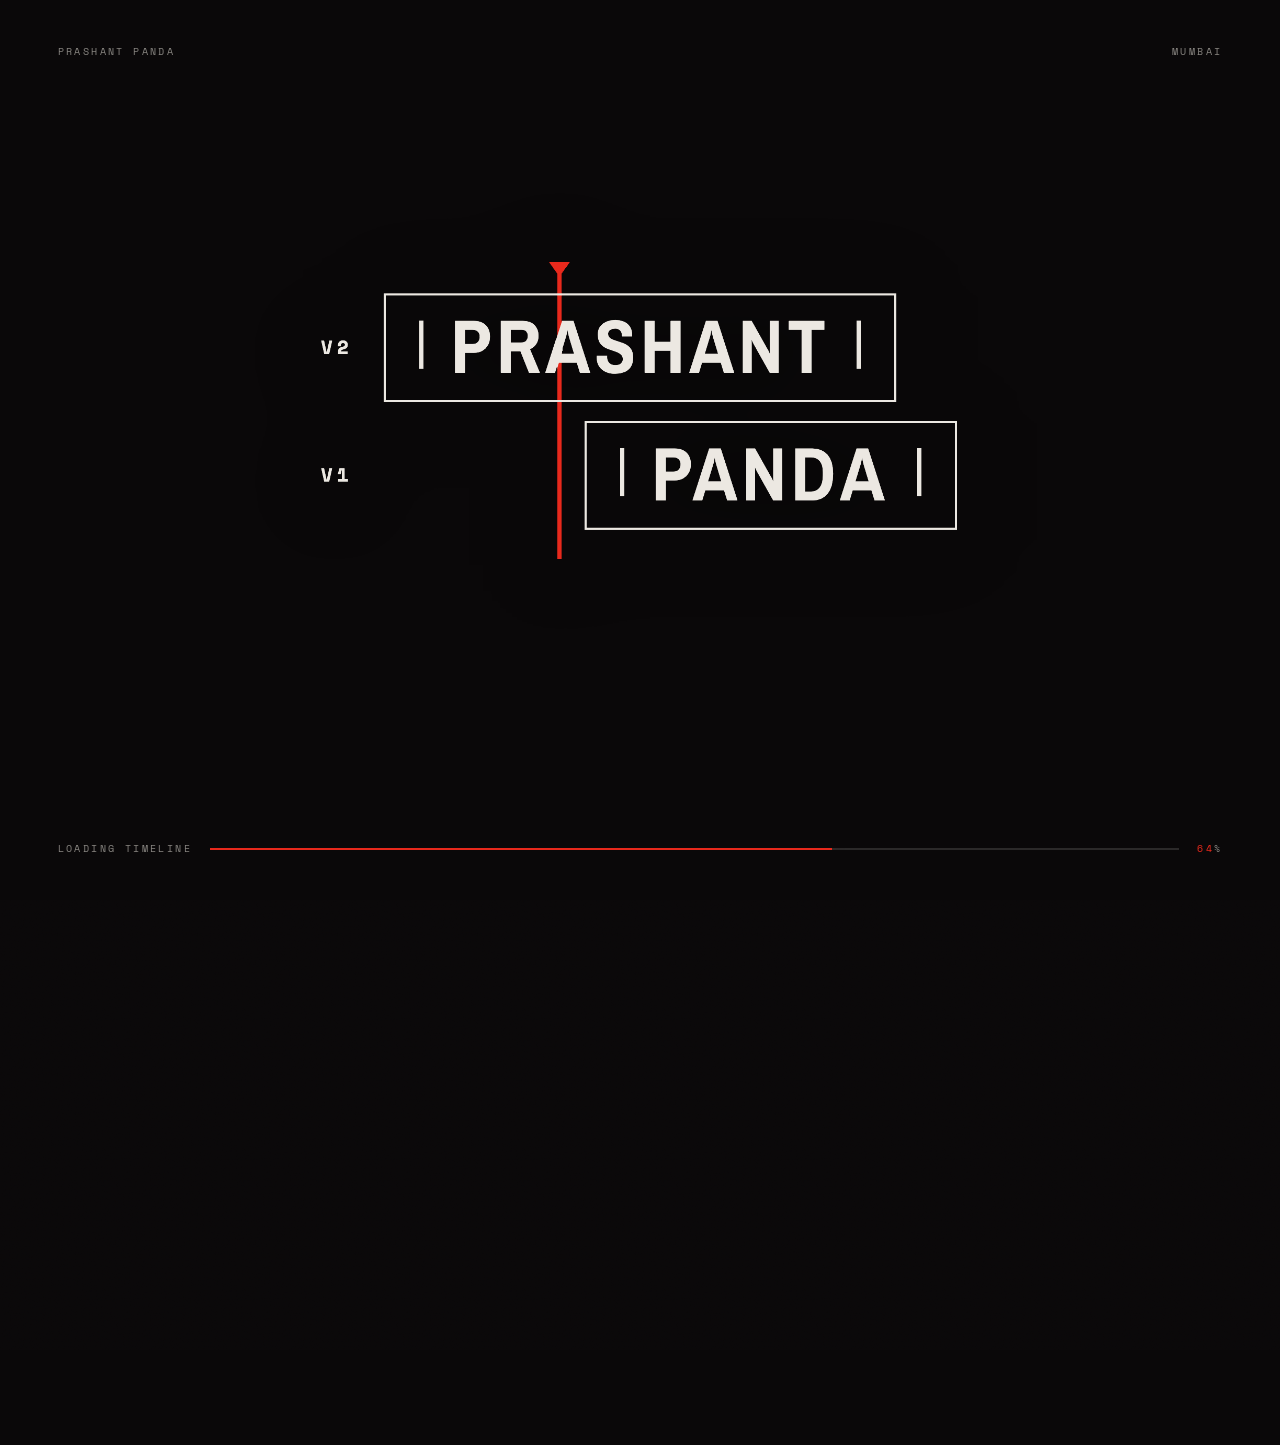
==== commit ebea10c8: "Opening becomes the whole homepage entrance; work sorted by genre The home page no longer has a hero" ====
--- a/index.html
+++ b/index.html
@@ -16,7 +16,7 @@
 <link rel="preconnect" href="https://fonts.googleapis.com" />
 <link rel="preconnect" href="https://fonts.gstatic.com" crossorigin />
 <link href="https://fonts.googleapis.com/css2?family=Archivo:wdth,wght@62..125,100..900&family=Space+Mono:wght@400;700&display=swap" rel="stylesheet" />
-<link rel="stylesheet" href="styles.css?v=6" />
+<link rel="stylesheet" href="styles.css?v=7" />
 </head>
 <body class="opening" data-page="home" data-tc="625">
 
@@ -30,7 +30,7 @@
   <span class="hud__r">TC <b id="tc">00:00:00:00</b> / 25FPS</span>
 </div>
 
-<!-- ======== OPENING VEIL (home only) — the hero lockup assembles above it ======== -->
+<!-- ======== OPENING VEIL (home only) — the mark assembles above it ======== -->
 <div class="loader" id="loader" aria-hidden="true">
   <div class="loader__row"><span>PRASHANT PANDA</span><span>MUMBAI</span></div>
   <div class="loader__row loader__row--bottom">
@@ -40,11 +40,34 @@
   </div>
 </div>
 
+<!-- ======== TITLE SEQUENCE (home only) ========
+     the playhead draws, PRASHANT pulls left, PANDA pulls right,
+     the roles land — then the finished mark flies up and settles
+     into the nav as the top-left logo button. Same artwork in both
+     places, so the handoff is seamless. -->
+<div class="titleseq" id="titleseq" aria-hidden="true">
+  <div class="titleseq__mark" id="tsMark">
+    <span class="lockup" role="img" aria-label="PRASHANT PANDA">
+      <img class="lockup__lay lockup__scrub" src="assets/img/brand/pp-hero-scrub.png?v=1" alt="" />
+      <img class="lockup__lay lockup__p1" src="assets/img/brand/pp-hero-prashant.png?v=1" alt="" />
+      <img class="lockup__lay lockup__p2" src="assets/img/brand/pp-hero-panda.png?v=1" alt="" />
+    </span>
+  </div>
+  <div class="titleseq__meta" id="tsMeta">
+    <span class="hero__films">
+      <i></i>
+      <span class="hero__films-words"><b>FILM&nbsp;EDITOR</b><em>&nbsp;&amp;&nbsp;</em><b>CREATIVE&nbsp;PRODUCER</b></span>
+      <i></i>
+    </span>
+    <span class="hero__cats">FILMS&nbsp;·&nbsp;SERIES&nbsp;·&nbsp;ADVERTISING&nbsp;·&nbsp;MUSIC&nbsp;VIDEOS</span>
+  </div>
+</div>
+
 <!-- ======== NAV ======== -->
 <header class="nav" id="nav">
-  <a class="nav__brand" href="/" aria-label="Prashant Panda — home"><img src="assets/img/brand/pp-lockup-inline-white.png?v=3" alt="PRASHANT PANDA" /></a>
+  <a class="nav__brand" href="/" aria-label="Prashant Panda — home"><img id="navBrandImg" src="assets/img/brand/pp-lockup-primary-white.png?v=3" alt="PRASHANT PANDA" /></a>
   <div class="nav__right">
-    <a class="nav__link" href="https://vimeo.com/showcase/8346821" target="_blank" rel="noopener">VIMEO</a>
+    <a class="nav__link" href="https://vimeo.com/prashantpanda" target="_blank" rel="noopener">VIMEO</a>
     <a class="nav__link" href="https://www.instagram.com/ppcut_edit/" target="_blank" rel="noopener">INSTAGRAM</a>
     <a class="nav__link" href="https://www.imdb.com/name/nm8079333/" target="_blank" rel="noopener">IMDB</a>
     <button class="nav__burger" id="burger" aria-label="Menu" aria-expanded="false" aria-controls="menu">
@@ -73,7 +96,7 @@
   <div class="menu__foot">
     <a href="https://www.instagram.com/ppcut_edit/" target="_blank" rel="noopener">@PPCUT_EDIT</a>
     <span class="menu__foot-right">
-      <a href="https://vimeo.com/showcase/8346821" target="_blank" rel="noopener">VIMEO&nbsp;↗</a>
+      <a href="https://vimeo.com/prashantpanda" target="_blank" rel="noopener">VIMEO&nbsp;↗</a>
       <a href="https://www.instagram.com/prashantpanda79/" target="_blank" rel="noopener">INSTAGRAM&nbsp;↗</a>
       <a href="https://www.imdb.com/name/nm8079333/" target="_blank" rel="noopener">IMDB&nbsp;↗</a>
     </span>
@@ -82,56 +105,13 @@
 
 <main>
 
-<!-- ======== HERO ======== -->
-<section class="hero" id="top">
-  <div class="hero__slides" aria-hidden="true">
-    <img id="heroA" class="hero__slide on" src="assets/img/work/1088993725.jpg" alt="" />
-    <img id="heroB" class="hero__slide" src="assets/img/work/867458294.jpg" alt="" />
-  </div>
-  <div class="hero__scrim" aria-hidden="true"></div>
-
-  <span class="frametick frametick--tl">OFFLINE&nbsp;—&nbsp;LOCK&nbsp;—&nbsp;ONLINE&nbsp;—&nbsp;GRADE&nbsp;—&nbsp;DELIVERY</span>
-  <span class="frametick frametick--tr">SINCE&nbsp;MMV</span>
-  <span class="frametick frametick--bl">19.0760°N&nbsp;/&nbsp;72.8777°E</span>
-  <span class="frametick frametick--br">CUTS&nbsp;01—76</span>
-
-  <div class="hero__center">
-    <h1 class="hero__mark">
-      <!-- the lockup assembles: playhead drops in, then the two tracks slide into place -->
-      <span class="lockup" role="img" aria-label="PRASHANT PANDA">
-        <img class="lockup__lay lockup__scrub" src="assets/img/brand/pp-hero-scrub.png?v=1" alt="" />
-        <img class="lockup__lay lockup__p1" src="assets/img/brand/pp-hero-prashant.png?v=1" alt="" />
-        <img class="lockup__lay lockup__p2" src="assets/img/brand/pp-hero-panda.png?v=1" alt="" />
-      </span>
-      <span class="hero__films">
-        <i></i>
-        <span class="hero__films-words"><b>FILM&nbsp;EDITOR</b><em>&nbsp;&amp;&nbsp;</em><b>CREATIVE&nbsp;PRODUCER</b></span>
-        <i></i>
-      </span>
-      <span class="hero__cats">FILMS&nbsp;·&nbsp;SERIES&nbsp;·&nbsp;ADVERTISING&nbsp;·&nbsp;MUSIC&nbsp;VIDEOS</span>
+<!-- ======== 01 — SELECTED STORIES (the page opens straight onto the timeline) ======== -->
+<section class="reel reel--first" id="reel">
+  <div class="sec-head reveal" id="top">
+    <span class="kicker"><i>[●]</i> 01 — THE REEL</span>
+    <h1 class="sec-title sec-title--bigS">
+      <b>S</b><span><i>elected</i><i>tories</i></span>
     </h1>
-    <button class="hero__play" id="playReel" aria-label="Play the reel">
-      <svg viewBox="0 0 120 120" aria-hidden="true">
-        <defs><path id="ringpath" d="M60,60 m-47,0 a47,47 0 1,1 94,0 a47,47 0 1,1 -94,0" /></defs>
-        <text textLength="295" lengthAdjust="spacingAndGlyphs"><textPath href="#ringpath">PLAY THE REEL — PRASHANT PANDA — PLAY —&#160;</textPath></text>
-      </svg>
-      <span class="hero__play-tri" aria-hidden="true"></span>
-    </button>
-  </div>
-
-  <a class="hero__scroll" href="#reel" aria-label="Scroll to the reel"><i></i></a>
-</section>
-
-<!-- ======== CLIENT MARQUEE (thin logo ticker) ======== -->
-<div class="marquee" aria-hidden="true">
-  <div class="marquee__track" id="ticker"><!-- logos + wordmarks injected --></div>
-</div>
-
-<!-- ======== 01 — THE REEL (NLE timeline) ======== -->
-<section class="reel" id="reel">
-  <div class="sec-head reveal">
-    <span class="kicker"><i>[●]</i> 01 — THE REEL</span>
-    <h2 class="sec-title sec-title--drop"><b>P</b><i>ortfolio</i></h2>
     <span class="sec-meta">SCROLL&nbsp;DOWN<br/>FOR&nbsp;MORE&nbsp;WORK</span>
   </div>
 
@@ -157,6 +137,11 @@
     <a href="/work" class="reel__more-link"><span>ALL WORK</span><i>→</i></a>
   </div>
 </section>
+
+<!-- ======== CLIENT MARQUEE (thin logo ticker) ======== -->
+<div class="marquee" aria-hidden="true">
+  <div class="marquee__track" id="ticker"><!-- logos + wordmarks injected --></div>
+</div>
 
 <!-- ======== MINI FOOT ======== -->
 <footer class="foot foot--mini">
@@ -187,10 +172,10 @@
     <button class="player__nav" id="playerPrev">←&nbsp;PREV</button>
     <span class="player__count" id="playerCount">01&nbsp;/&nbsp;10</span>
     <button class="player__nav" id="playerNext">NEXT&nbsp;→</button>
-    <a class="player__ext" id="playerVimeo" href="https://vimeo.com/showcase/8346821" target="_blank" rel="noopener">OPEN&nbsp;ON&nbsp;VIMEO&nbsp;↗</a>
+    <a class="player__ext" id="playerVimeo" href="https://vimeo.com/prashantpanda" target="_blank" rel="noopener">OPEN&nbsp;ON&nbsp;VIMEO&nbsp;↗</a>
   </div>
 </div>
 
-<script src="script.js?v=9"></script>
+<script src="script.js?v=13"></script>
 </body>
 </html>
--- a/styles.css
+++ b/styles.css
@@ -127,8 +127,12 @@
   font-stretch:125%; font-weight:900; font-size:15px; letter-spacing:.04em;
   text-transform:uppercase; line-height:1; display:block;
 }
-.nav__brand img{ display:block; height:21px; width:auto; }
-@media (max-width:640px){ .nav__brand img{ height:17px; } }
+/* the stacked lockup — same artwork the title sequence assembles,
+   so the mark can fly straight into this box and hand over */
+.nav__brand img{ display:block; height:clamp(44px,5.4vw,68px); width:auto; }
+@media (max-width:640px){ .nav__brand img{ height:36px; } }
+/* on home the nav mark stays hidden until the flying mark lands on it */
+body[data-page="home"]:not(.opened) .nav__brand img{ opacity:0; }
 .nav__right{ display:flex; align-items:center; gap:28px; }
 .nav__link{ font-family:var(--mono); font-size:10.5px; letter-spacing:.18em;
   color:var(--mut); transition:color .25s; position:relative; }
@@ -238,33 +242,27 @@
 /* ============================================================
    HERO
    ============================================================ */
-.hero{
-  position:relative; min-height:100svh; display:grid; place-items:center;
-  padding:var(--pad); overflow:hidden;
-}
-.hero__slides{
-  position:absolute; inset:0; z-index:0;
-  animation:herozoom 30s ease-in-out infinite alternate;
-}
-@keyframes herozoom{ from{ transform:scale(1); } to{ transform:scale(1.07); } }
-.hero__slide{
-  position:absolute; inset:0; width:100%; height:100%; object-fit:cover;
-  opacity:0; transition:opacity 1.4s var(--ease);
-  filter:grayscale(1) contrast(1.05) brightness(.68);
-}
-.hero__slide.on{ opacity:1; }
-.hero__scrim{ position:absolute; inset:0; z-index:1; pointer-events:none;
-  background:
-    radial-gradient(85% 70% at 50% 44%, transparent 30%, rgba(10,8,9,.55) 100%),
-    linear-gradient(180deg, rgba(10,8,9,.5) 0%, transparent 32%, rgba(10,8,9,.72) 100%);
-}
-.hero__center{
-  position:relative; z-index:2; display:flex; flex-direction:column; align-items:center;
-  width:min(92vw, 1160px); text-align:center;
-}
-/* while the veil is up the mark rides above it — the logo builds on black */
-body:not(.opened) .hero__center{ z-index:9650; }
-.hero__mark{ width:100%; }
+/* ============================================================
+   TITLE SEQUENCE — the home opening. Rides above the veil so the
+   mark builds on black, then flies into the nav's logo slot.
+   ============================================================ */
+.titleseq{
+  position:fixed; inset:0; z-index:9650; pointer-events:none;
+  display:flex; flex-direction:column; align-items:center; justify-content:center;
+  padding:var(--pad);
+}
+.titleseq__mark{
+  width:min(80vw,680px);
+  transition:transform 1.05s var(--ease);
+  transform-origin:50% 50%; will-change:transform;
+}
+.titleseq__meta{
+  width:min(92vw,1160px); text-align:center;
+  transition:opacity .5s var(--ease);
+}
+body.settling .titleseq__meta{ opacity:0; }
+/* once the mark has landed the overlay is done — the nav owns the logo */
+body.opened .titleseq{ opacity:0; visibility:hidden; }
 
 /* ---------- the lockup, in three tracks ----------
    scrub / PRASHANT / PANDA are full-canvas slices of the brand
@@ -273,13 +271,13 @@
    so removing that class plays the sequence via these delays. */
 .lockup{
   position:relative; display:block; margin:0 auto;
-  width:min(80vw,680px); aspect-ratio:1300/568;
+  width:100%; aspect-ratio:1300/568;
   filter:drop-shadow(0 6px clamp(14px,3vw,40px) rgba(0,0,0,.55));
 }
 .lockup__lay{ position:absolute; inset:0; width:100%; height:auto; }
-.lockup__scrub{ transform-origin:50% 0; transition:transform .45s var(--ease) .1s; }
-.lockup__p1{ transition:transform .85s var(--ease) .65s, opacity .4s linear .65s; }
-.lockup__p2{ transition:transform .85s var(--ease) 1.55s, opacity .4s linear 1.55s; }
+.lockup__scrub{ transform-origin:50% 0; transition:transform .7s var(--ease) .2s; }
+.lockup__p1{ transition:transform 1.15s var(--ease) .9s, opacity .55s linear .9s; }
+.lockup__p2{ transition:transform 1.15s var(--ease) 1.95s, opacity .55s linear 1.95s; }
 /* 26% parks each word's near edge on the playhead — measured off the artwork */
 body.opening .lockup__scrub{ transform:scaleY(0); }
 body.opening .lockup__p1{ transform:translateX(26%); opacity:0; }
@@ -298,14 +296,14 @@
 /* once the site is open: editor, then storyteller, then filmmaker */
 .hero__films-words > *{
   display:inline-block; opacity:0; transform:translateY(.4em);
-  transition:opacity .45s var(--ease), transform .45s var(--ease);
+  transition:opacity .7s var(--ease), transform .7s var(--ease);
 }
 body.loaded .hero__films-words > *{ opacity:1; transform:none; }
-body.loaded .hero__films-words > :nth-child(1){ transition-delay:.2s; }
-body.loaded .hero__films-words > :nth-child(2){ transition-delay:.35s; }
-body.loaded .hero__films-words > :nth-child(3){ transition-delay:.4s; }
-body.loaded .hero__films-words > :nth-child(4){ transition-delay:.55s; }
-body.loaded .hero__films-words > :nth-child(5){ transition-delay:.6s; }
+body.loaded .hero__films-words > :nth-child(1){ transition-delay:.15s; }
+body.loaded .hero__films-words > :nth-child(2){ transition-delay:.3s; }
+body.loaded .hero__films-words > :nth-child(3){ transition-delay:.45s; }
+body.loaded .hero__films-words > :nth-child(4){ transition-delay:.6s; }
+body.loaded .hero__films-words > :nth-child(5){ transition-delay:.75s; }
 
 /* the category line lands last, under the flanked role line */
 .hero__cats{
@@ -313,47 +311,18 @@
   font-family:var(--mono); font-size:clamp(8px,.85vw,11px);
   letter-spacing:.24em; color:var(--mut); white-space:nowrap;
   opacity:0; transform:translateY(.4em);
-  transition:opacity .45s var(--ease), transform .45s var(--ease);
-}
-body.loaded .hero__cats{ opacity:1; transform:none; transition-delay:.7s; }
-
-/* circular play */
-.hero__play{
-  position:relative; margin-top:clamp(34px,6vh,72px);
-  width:clamp(98px,11.5vw,140px); aspect-ratio:1; border-radius:50%;
-  background:none; border:0; cursor:var(--cur); color:var(--bone);
-  opacity:0; transition:opacity .6s var(--ease) .9s;
-}
-body.loaded .hero__play{ opacity:1; }
-@media (max-width:900px){ .hero__play{ cursor:pointer; } }
-.hero__play::before{
-  content:''; position:absolute; inset:23%; border-radius:50%;
-  border:1px solid rgba(242,239,230,.4); background:rgba(10,8,9,.28);
-  backdrop-filter:blur(3px);
-  transition:background .35s var(--ease), border-color .35s, transform .35s var(--ease);
-}
-.hero__play svg{ position:absolute; inset:0; width:100%; height:100%;
-  animation:spin 16s linear infinite; }
-.hero__play svg text{ font-family:var(--mono); font-size:9.2px; letter-spacing:.3em;
-  fill:rgba(242,239,230,.78); }
-@keyframes spin{ to{ transform:rotate(360deg); } }
-.hero__play-tri{
-  position:absolute; top:50%; left:50%; transform:translate(-38%,-50%); z-index:2;
-  width:0; height:0; border-top:9px solid transparent; border-bottom:9px solid transparent;
-  border-left:15px solid var(--bone); transition:border-left-color .35s;
-}
-.hero__play:hover::before{ background:var(--red); border-color:var(--red); transform:scale(1.07); }
-.hero__play:hover svg text{ fill:var(--bone); }
-
-.hero__scroll{ position:absolute; bottom:38px; left:50%; transform:translateX(-50%); z-index:2; }
-.hero__scroll i{ display:block; width:1px; height:52px; position:relative; overflow:hidden;
-  background:rgba(242,239,230,.18); }
-.hero__scroll i::after{ content:''; position:absolute; top:-50%; left:0; width:100%; height:50%;
-  background:var(--red); animation:scrolldrop 1.8s var(--ease) infinite; }
-@keyframes scrolldrop{ 0%{ transform:translateY(-100%) } 100%{ transform:translateY(300%) } }
-
-/* ============================================================
-   MARQUEE (thin — under hero)
+  transition:opacity .6s var(--ease), transform .6s var(--ease);
+}
+body.loaded .hero__cats{ opacity:1; transform:none; transition-delay:.95s; }
+
+/* the reel is now the first thing on the page — clear the fixed nav.
+   It stays hidden until the title sequence has handed off. */
+.reel--first{ padding-top:clamp(120px,17vh,190px); }
+body[data-page="home"]:not(.opened) main{ opacity:0; }
+body[data-page="home"] main{ transition:opacity .7s var(--ease); }
+
+/* ============================================================
+   MARQUEE (thin logo ticker)
    ============================================================ */
 .marquee{ border-top:1px solid var(--line); border-bottom:1px solid var(--line);
   overflow:hidden; padding:15px 0; background:var(--bg-2); }
@@ -534,19 +503,10 @@
   color:rgba(242,239,230,.6); text-shadow:0 1px 8px rgba(0,0,0,.6);
 }
 
-/* genre filter pills (ad films shelf) */
-.filters{
-  display:flex; flex-wrap:wrap; gap:10px;
-  padding:0 var(--pad) clamp(16px,3vh,26px);
-}
-.pill{
-  font-family:var(--mono); font-size:10px; letter-spacing:.16em; color:var(--mut);
-  background:none; border:1px solid var(--line); border-radius:100px;
-  padding:9px 16px; cursor:var(--cur); transition:.3s var(--ease);
-}
-@media (max-width:900px){ .pill{ cursor:pointer; } }
-.pill:hover{ color:var(--bone); border-color:var(--bone-dim); }
-.pill.on{ background:var(--red); border-color:var(--red); color:var(--bone); }
+/* the ad shelf is grouped by genre — a lighter head per group so
+   the four lenses read as sub-shelves, not as four new sections */
+.subhead--genre{ padding-bottom:clamp(10px,1.6vh,16px); }
+.subhead--genre .subhead__title{ font-size:clamp(22px,4vw,52px); }
 .tile::before{
   content:''; position:absolute; left:0; top:0; width:100%; height:2px; z-index:3;
   background:var(--red); transform:scaleX(0); transform-origin:left;
@@ -947,11 +907,13 @@
 
 @media (prefers-reduced-motion: reduce){
   .reveal{ opacity:1 !important; transform:none !important; transition:none !important; }
-  .grain, .marquee__track, .bmq__track, .hero__scroll i::after, .hero__play svg,
-  .hero__slides, .loader__mark i, .player__now i{ animation:none !important; }
-  .hero__center{ opacity:1; transform:none; transition:none; }
-  /* the lockup arrives assembled — no title sequence */
-  .lockup__lay, .hero__films i, .hero__films-words > *, .hero__cats, .hero__play{
+  .grain, .marquee__track, .bmq__track,
+  .loader__mark i, .player__now i{ animation:none !important; }
+  /* no title sequence — the page is simply already open */
+  .titleseq{ display:none !important; }
+  body[data-page="home"] main{ opacity:1 !important; transition:none !important; }
+  body[data-page="home"] .nav__brand img{ opacity:1 !important; }
+  .lockup__lay, .hero__films i, .hero__films-words > *, .hero__cats{
     opacity:1 !important; transform:none !important; transition:none !important;
   }
 }
@@ -959,11 +921,14 @@
 /* screenshot mode (dev helper) */
 html.shot .grain, html.shot .vignette, html.shot .hud,
 html.shot .dirfloat{ display:none !important; }
-html.shot .marquee__track, html.shot .bmq__track, html.shot .hero__play svg,
-html.shot .hero__slides, html.shot .loader__mark i, html.shot .player__now i{ animation:none !important; }
-html.shot .reveal, html.shot .hero__center{ opacity:1 !important; transform:none !important; }
+html.shot .marquee__track, html.shot .bmq__track,
+html.shot .loader__mark i, html.shot .player__now i{ animation:none !important; }
+html.shot .reveal{ opacity:1 !important; transform:none !important; }
+html.shot .titleseq{ display:none !important; }
+html.shot main{ opacity:1 !important; }
+html.shot .nav__brand img{ opacity:1 !important; }
 html.shot .lockup__lay, html.shot .hero__films i,
-html.shot .hero__films-words > *, html.shot .hero__cats, html.shot .hero__play{
+html.shot .hero__films-words > *, html.shot .hero__cats{
   opacity:1 !important; transform:none !important; transition:none !important;
 }
 
@@ -994,6 +959,38 @@
 }
 
 /* ============================================================
+   ABOUT — vice-president credit. The company mark is pending from
+   Prashant; the img auto-hides until the file lands.
+   ============================================================ */
+.producer__vp{
+  display:flex; align-items:center; gap:14px;
+  margin-top:clamp(14px,2vh,20px);
+}
+.producer__vp-k{
+  font-family:var(--mono); font-size:10px; letter-spacing:.2em;
+  text-transform:uppercase; color:var(--ink);
+  border:1px solid var(--line-ink); border-radius:999px; padding:5px 12px;
+}
+.producer__vp-logo{ height:26px; width:auto; opacity:.9; }
+.producer__vp-logo.missing{ display:none; }
+
+/* ============================================================
+   SELECTED STORIES — one giant S, two lines tall, with "elected"
+   on the first line and "tories" on the second
+   ============================================================ */
+.sec-title--bigS{
+  display:flex; align-items:center; gap:.04em;
+  line-height:.88; letter-spacing:-.02em;
+}
+.sec-title--bigS b{
+  font-weight:900; font-size:2.05em; line-height:.78;
+  /* optical: the S sits a touch low against the two-line block */
+  transform:translateY(.015em);
+}
+.sec-title--bigS > span{ display:flex; flex-direction:column; }
+.sec-title--bigS i{ font-style:normal; display:block; }
+
+/* ============================================================
    TIMELINE STORY NOTE — the thought behind the clip under the
    playhead, printed below the strip
    ============================================================ */
@@ -1025,22 +1022,24 @@
   margin-top:10px; max-width:56ch;
   font-size:clamp(13px,1.15vw,16px); line-height:1.5; color:var(--bone);
 }
+/* a proper column of credits — one title per row, ruled like a
+   call sheet rather than run together as a sentence */
 .credits__list{
   list-style:none; margin-top:clamp(14px,2vh,22px);
-  display:flex; flex-wrap:wrap; gap:0 clamp(14px,1.8vw,26px);
+  border-top:1px solid var(--line);
 }
 .credits__list li{
-  position:relative; padding:6px 0;
+  position:relative; padding:11px 0 11px 26px;
+  border-bottom:1px solid var(--line);
   font-family:var(--mono); font-size:11px; letter-spacing:.12em;
   text-transform:uppercase; color:var(--mut);
-  transition:color .3s var(--ease);
-}
-.credits__list li + li::before{
-  content:'●'; position:absolute; left:calc(clamp(14px,1.8vw,26px) / -2);
-  transform:translateX(-50%); color:var(--red); font-size:6px; top:50%;
-  margin-top:-3px; opacity:.6;
-}
-.credits__list li:hover{ color:var(--bone); }
+  transition:color .3s var(--ease), padding-left .3s var(--ease);
+}
+.credits__list li::before{
+  content:'●'; position:absolute; left:6px; top:50%; margin-top:-6px;
+  color:var(--red); font-size:6px; opacity:.7;
+}
+.credits__list li:hover{ color:var(--bone); padding-left:32px; }
 
 /* ============================================================
    04·B — WHAT I DO (two crafts, one profile)
@@ -1108,7 +1107,8 @@
 .doing__col:hover .doing__title{
   text-transform:uppercase;
 }
-/* the drop-cap title is cased by hand — only its tail flips */
-.sec-title--drop, .sec-title--drop:hover{ text-transform:none; }
-.sec-title--drop i{ text-transform:lowercase; }
-.sec-title--drop:hover i{ text-transform:uppercase; }
+/* the drop-cap titles are cased by hand — only their tails flip */
+.sec-title--drop, .sec-title--drop:hover,
+.sec-title--bigS, .sec-title--bigS:hover{ text-transform:none; }
+.sec-title--drop i, .sec-title--bigS i{ text-transform:lowercase; }
+.sec-title--drop:hover i, .sec-title--bigS:hover i{ text-transform:uppercase; }
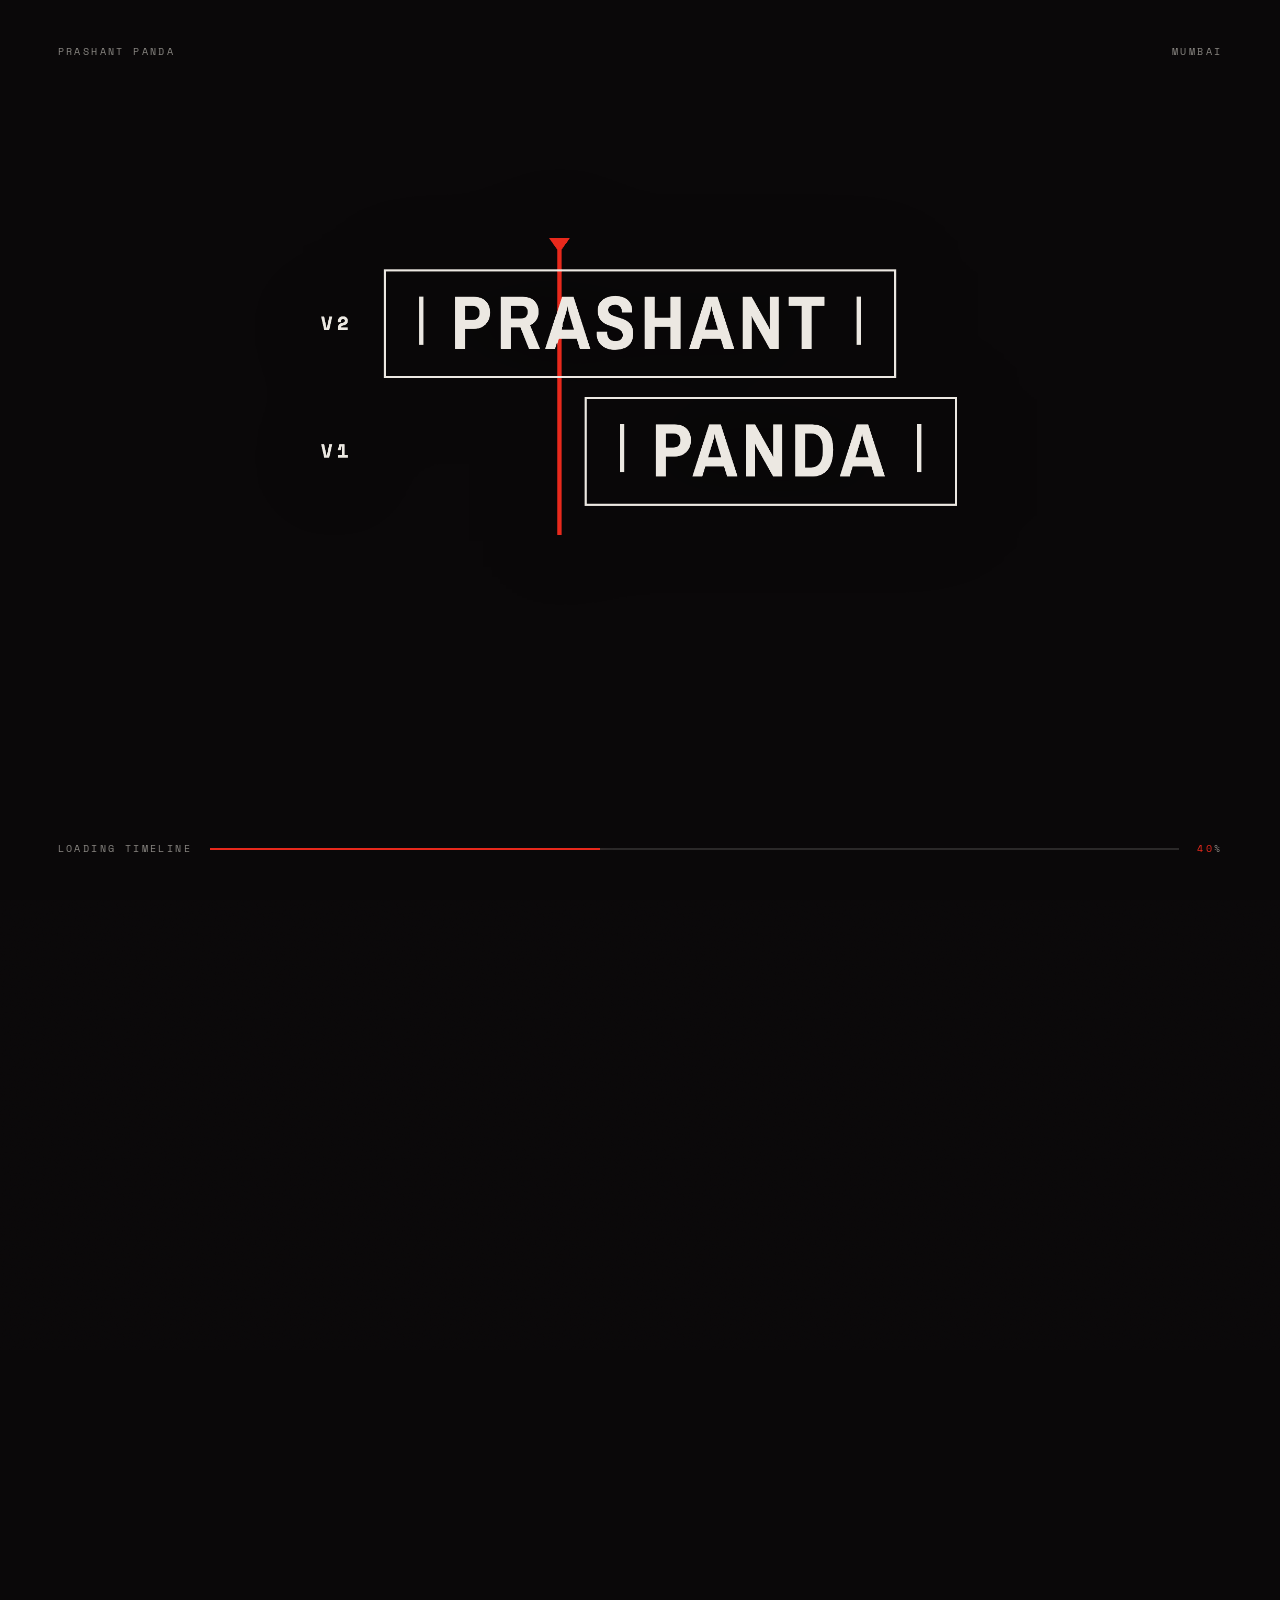
==== commit 57efe01f: "Why Prashant becomes the homepage; slower opening; work stripped back Homepage is now two sections: " ====
--- a/index.html
+++ b/index.html
@@ -16,7 +16,7 @@
 <link rel="preconnect" href="https://fonts.googleapis.com" />
 <link rel="preconnect" href="https://fonts.gstatic.com" crossorigin />
 <link href="https://fonts.googleapis.com/css2?family=Archivo:wdth,wght@62..125,100..900&family=Space+Mono:wght@400;700&display=swap" rel="stylesheet" />
-<link rel="stylesheet" href="styles.css?v=7" />
+<link rel="stylesheet" href="styles.css?v=9" />
 </head>
 <body class="opening" data-page="home" data-tc="625">
 
@@ -60,6 +60,7 @@
       <i></i>
     </span>
     <span class="hero__cats">FILMS&nbsp;·&nbsp;SERIES&nbsp;·&nbsp;ADVERTISING&nbsp;·&nbsp;MUSIC&nbsp;VIDEOS</span>
+    <span class="hero__tag">From first cut to final delivery.</span>
   </div>
 </div>
 
@@ -87,11 +88,10 @@
     <img data-menubg="contact"   src="assets/img/work/1106435260.jpg" alt="" />
   </div>
   <nav class="menu__links" aria-label="Primary">
-    <a class="now" href="/" data-bg="reel"><b>01</b><span>REEL</span><small>10 CUTS</small></a>
-    <a href="/work" data-bg="index"><b>02</b><span>WORK</span><small>76 TITLES + 24 BANNERS</small></a>
-    <a href="/directors" data-bg="directors"><b>03</b><span>DIRECTORS</span><small>14 NAMES</small></a>
-    <a href="/about" data-bg="editor"><b>04</b><span>ABOUT</span><small>P. PANDA</small></a>
-    <a href="/contact" data-bg="contact"><b>05</b><span>CONTACT</span><small>MUMBAI</small></a>
+    <a class="now" href="/" data-bg="reel"><b>01</b><span>WHY PRASHANT</span></a>
+    <a href="/work" data-bg="index"><b>02</b><span>WORK</span></a>
+    <a href="/directors" data-bg="directors"><b>03</b><span>DIRECTORS</span></a>
+    <a href="/contact" data-bg="contact"><b>04</b><span>LET’S TALK</span></a>
   </nav>
   <div class="menu__foot">
     <a href="https://www.instagram.com/ppcut_edit/" target="_blank" rel="noopener">@PPCUT_EDIT</a>
@@ -105,14 +105,62 @@
 
 <main>
 
-<!-- ======== 01 — SELECTED STORIES (the page opens straight onto the timeline) ======== -->
-<section class="reel reel--first" id="reel">
+<!-- ======== 01 — WHY PRASHANT ========
+     The concept: the brand mark is already two tracks — PRASHANT on
+     V2, PANDA on V1, one playhead through both. So the pitch is drawn
+     as a sequence: EDITOR on the top track, CREATIVE PRODUCER on the
+     bottom, one playhead running first cut to final delivery.
+     The lede is the slot for Prashant's write-up when it lands. -->
+<section class="why why--first" id="why">
   <div class="sec-head reveal" id="top">
-    <span class="kicker"><i>[●]</i> 01 — THE REEL</span>
-    <h1 class="sec-title sec-title--bigS">
-      <b>S</b><span><i>elected</i><i>tories</i></span>
-    </h1>
-    <span class="sec-meta">SCROLL&nbsp;DOWN<br/>FOR&nbsp;MORE&nbsp;WORK</span>
+    <span class="kicker"><i>[●]</i> 01 — WHY PRASHANT</span>
+    <h1 class="sec-title sec-title--sm">TWO&nbsp;TRACKS<br/>ONE&nbsp;TIMELINE</h1>
+  </div>
+
+  <p class="why__lede reveal">Most editors hand back a cut. I hand back a finished film &mdash; and I know what to leave out of it.</p>
+
+  <div class="why__tracks reveal">
+    <div class="why__track">
+      <span class="why__tag">V2</span>
+      <span class="why__role">EDITOR</span>
+      <ul class="why__beats">
+        <li>Story</li>
+        <li>Performance</li>
+        <li>Pace</li>
+        <li>Structure</li>
+      </ul>
+    </div>
+    <div class="why__track">
+      <span class="why__tag">V1</span>
+      <span class="why__role">CREATIVE&nbsp;PRODUCER</span>
+      <ul class="why__beats why__beats--chain">
+        <li>Offline</li>
+        <li>Lock</li>
+        <li>Online</li>
+        <li>Sound</li>
+        <li>Grade</li>
+        <li>Final&nbsp;Delivery</li>
+      </ul>
+    </div>
+    <span class="why__playhead" aria-hidden="true"></span>
+  </div>
+
+  <div class="why__foot reveal">
+    <p class="why__note"><i>[●]</i>&nbsp;UPCOMING&nbsp;FILM&nbsp;—&nbsp;ROTTEN&nbsp;APPLE&nbsp;·&nbsp;SAGAR&nbsp;MOTION&nbsp;PICTURES</p>
+    <p class="why__vp">
+      <span class="why__vp-k">VICE&nbsp;PRESIDENT</span>
+      <img class="why__vp-logo" id="vpLogo" src="assets/img/brand/pp-vp-company.png" alt="" />
+    </p>
+  </div>
+</section>
+
+<!-- ======== 02 — SELECTED STORIES ======== -->
+<section class="reel" id="reel">
+  <div class="sec-head reveal">
+    <span class="kicker"><i>[●]</i> 02 — SELECTED WORK</span>
+    <h2 class="sec-title sec-title--bigS">
+      <b>S</b><span class="bigS__rule" aria-hidden="true"></span><span><i>elected</i><i>tories</i></span>
+    </h2>
   </div>
 
   <div class="tl reveal" id="tl">
@@ -138,11 +186,6 @@
   </div>
 </section>
 
-<!-- ======== CLIENT MARQUEE (thin logo ticker) ======== -->
-<div class="marquee" aria-hidden="true">
-  <div class="marquee__track" id="ticker"><!-- logos + wordmarks injected --></div>
-</div>
-
 <!-- ======== MINI FOOT ======== -->
 <footer class="foot foot--mini">
   <div class="foot__bar">
@@ -176,6 +219,6 @@
   </div>
 </div>
 
-<script src="script.js?v=13"></script>
+<script src="script.js?v=16"></script>
 </body>
 </html>
--- a/styles.css
+++ b/styles.css
@@ -253,7 +253,7 @@
 }
 .titleseq__mark{
   width:min(80vw,680px);
-  transition:transform 1.05s var(--ease);
+  transition:transform 1.4s var(--ease);
   transform-origin:50% 50%; will-change:transform;
 }
 .titleseq__meta{
@@ -261,7 +261,9 @@
   transition:opacity .5s var(--ease);
 }
 body.settling .titleseq__meta{ opacity:0; }
-/* once the mark has landed the overlay is done — the nav owns the logo */
+/* once the mark has landed the overlay is done — the nav owns the logo.
+   The fade also covers the skip, where there is no flight to watch. */
+.titleseq{ transition:opacity .35s var(--ease), visibility .35s; }
 body.opened .titleseq{ opacity:0; visibility:hidden; }
 
 /* ---------- the lockup, in three tracks ----------
@@ -275,9 +277,9 @@
   filter:drop-shadow(0 6px clamp(14px,3vw,40px) rgba(0,0,0,.55));
 }
 .lockup__lay{ position:absolute; inset:0; width:100%; height:auto; }
-.lockup__scrub{ transform-origin:50% 0; transition:transform .7s var(--ease) .2s; }
-.lockup__p1{ transition:transform 1.15s var(--ease) .9s, opacity .55s linear .9s; }
-.lockup__p2{ transition:transform 1.15s var(--ease) 1.95s, opacity .55s linear 1.95s; }
+.lockup__scrub{ transform-origin:50% 0; transition:transform 1s var(--ease) .35s; }
+.lockup__p1{ transition:transform 1.6s var(--ease) 1.3s, opacity .8s linear 1.3s; }
+.lockup__p2{ transition:transform 1.6s var(--ease) 2.8s, opacity .8s linear 2.8s; }
 /* 26% parks each word's near edge on the playhead — measured off the artwork */
 body.opening .lockup__scrub{ transform:scaleY(0); }
 body.opening .lockup__p1{ transform:translateX(26%); opacity:0; }
@@ -296,14 +298,14 @@
 /* once the site is open: editor, then storyteller, then filmmaker */
 .hero__films-words > *{
   display:inline-block; opacity:0; transform:translateY(.4em);
-  transition:opacity .7s var(--ease), transform .7s var(--ease);
+  transition:opacity 1.1s var(--ease), transform 1.1s var(--ease);
 }
 body.loaded .hero__films-words > *{ opacity:1; transform:none; }
-body.loaded .hero__films-words > :nth-child(1){ transition-delay:.15s; }
-body.loaded .hero__films-words > :nth-child(2){ transition-delay:.3s; }
-body.loaded .hero__films-words > :nth-child(3){ transition-delay:.45s; }
-body.loaded .hero__films-words > :nth-child(4){ transition-delay:.6s; }
-body.loaded .hero__films-words > :nth-child(5){ transition-delay:.75s; }
+body.loaded .hero__films-words > :nth-child(1){ transition-delay:.2s; }
+body.loaded .hero__films-words > :nth-child(2){ transition-delay:.45s; }
+body.loaded .hero__films-words > :nth-child(3){ transition-delay:.7s; }
+body.loaded .hero__films-words > :nth-child(4){ transition-delay:.95s; }
+body.loaded .hero__films-words > :nth-child(5){ transition-delay:1.2s; }
 
 /* the category line lands last, under the flanked role line */
 .hero__cats{
@@ -311,13 +313,20 @@
   font-family:var(--mono); font-size:clamp(8px,.85vw,11px);
   letter-spacing:.24em; color:var(--mut); white-space:nowrap;
   opacity:0; transform:translateY(.4em);
-  transition:opacity .6s var(--ease), transform .6s var(--ease);
-}
-body.loaded .hero__cats{ opacity:1; transform:none; transition-delay:.95s; }
+  transition:opacity 1s var(--ease), transform 1s var(--ease);
+}
+body.loaded .hero__cats{ opacity:1; transform:none; transition-delay:1.5s; }
+/* the tagline lands last and holds while the subtext is read */
+.hero__tag{
+  display:block; margin-top:clamp(12px,1.8vw,22px);
+  font-size:clamp(13px,1.35vw,19px); color:var(--bone-dim); font-style:italic;
+  opacity:0; transform:translateY(.4em);
+  transition:opacity 1s var(--ease), transform 1s var(--ease);
+}
+body.loaded .hero__tag{ opacity:1; transform:none; transition-delay:2.1s; }
 
 /* the reel is now the first thing on the page — clear the fixed nav.
    It stays hidden until the title sequence has handed off. */
-.reel--first{ padding-top:clamp(120px,17vh,190px); }
 body[data-page="home"]:not(.opened) main{ opacity:0; }
 body[data-page="home"] main{ transition:opacity .7s var(--ease); }
 
@@ -466,7 +475,8 @@
   padding:clamp(44px,8vh,96px) var(--pad) clamp(16px,3vh,28px);
 }
 .sec-head + .subhead{ padding-top:0; }
-.subhead + .bmqcap{ padding-top:0; }
+.subhead + .bmq{ margin-top:clamp(14px,2.2vh,26px); }
+.bmqcap{ padding-top:0; }
 .bmq + .filters{ padding-top:clamp(18px,3vh,28px); }
 .subhead .kicker{ grid-column:1/-1; }
 .subhead__title{
@@ -616,6 +626,7 @@
    BANNER MARQUEES — brands/agencies under 02·A, platforms
    under 02·C (big banner scroll rows inside the index)
    ============================================================ */
+.bmq{ margin-top:clamp(14px,2.2vh,26px); }
 .bmqcap{
   display:flex; justify-content:space-between; align-items:baseline; gap:20px;
   padding:clamp(40px,7vh,84px) var(--pad) clamp(14px,2.4vh,24px);
@@ -643,7 +654,7 @@
   color:transparent; -webkit-text-stroke:1.5px var(--bone-dim);
 }
 .bmq__logo{
-  --base:clamp(31px,4.2vw,67px);
+  --base:clamp(16px,2.1vw,34px);
   height:calc(var(--base) * var(--k, 1)); width:auto; max-width:38vw;
   display:inline-block; vertical-align:middle;
   margin:0 clamp(22px,3vw,46px);
@@ -655,28 +666,28 @@
    04 — DIRECTORS
    ============================================================ */
 .dirs{ padding-bottom:clamp(90px,14vh,180px); }
+/* names run to the right edge — the column reads as an end-credit
+   roll rather than a list, and nothing sits beside them */
 .dir{
-  display:grid; grid-template-columns:56px 1fr auto; align-items:baseline; gap:18px;
-  padding:clamp(20px,3.6vh,38px) var(--pad);
+  display:grid; grid-template-columns:56px 1fr; align-items:baseline; gap:18px;
+  padding:clamp(16px,2.8vh,30px) var(--pad);
   border-top:1px solid var(--line);
 }
 .dir:last-of-type{ border-bottom:1px solid var(--line); }
 .dir__no{ font-family:var(--mono); font-size:11px; color:var(--red); }
 .dir__name{
   font-stretch:125%; font-weight:900; text-transform:uppercase;
-  letter-spacing:-.01em; line-height:.88;
-  font-size:clamp(15px,2.7vw,46px); /* half the old display scale, per Prashant's note */
+  letter-spacing:-.01em; line-height:.88; text-align:right;
+  font-size:clamp(15px,2.7vw,46px);
   transition:transform .4s var(--ease), color .4s;
 }
-.dir:hover .dir__name{ transform:translateX(16px); color:var(--red); }
-.dir__meta{ font-family:var(--mono); font-size:10px; letter-spacing:.16em;
-  color:var(--mut-2); text-align:right; line-height:1.9; }
+.dir:hover .dir__name{ transform:translateX(-16px); color:var(--red); }
 
 /* tap a director → their cuts unfold */
 .dir{ cursor:var(--cur); }
 @media (max-width:900px){ .dir{ cursor:pointer; } }
 .dir__works{
-  grid-column:2/-1; display:none; flex-wrap:wrap; gap:10px;
+  grid-column:2/-1; display:none; flex-wrap:wrap; gap:10px; justify-content:flex-end;
   padding-top:clamp(14px,2.4vh,24px);
 }
 .dir.open .dir__works{ display:flex; }
@@ -809,6 +820,9 @@
 
 /* next-page rail — each page hands off to the next reel */
 .nextwrap{ padding-top:clamp(70px,12vh,150px); }
+.nextwrap--tight{ padding-top:clamp(20px,3vh,44px); }
+.frow--half .frow__word{ font-size:clamp(30px,6.5vw,86px); }
+.frow--half{ padding-top:clamp(16px,2.4vh,30px); padding-bottom:clamp(16px,2.4vh,30px); }
 .frow{
   display:grid; grid-template-columns:minmax(130px,230px) 1fr auto;
   align-items:center; gap:24px;
@@ -958,21 +972,78 @@
   .menu__links a{ grid-template-columns:34px 1fr auto; }
 }
 
-/* ============================================================
-   ABOUT — vice-president credit. The company mark is pending from
-   Prashant; the img auto-hides until the file lands.
-   ============================================================ */
-.producer__vp{
-  display:flex; align-items:center; gap:14px;
-  margin-top:clamp(14px,2vh,20px);
-}
-.producer__vp-k{
+/* directors — the word big, the qualifier small beside it */
+.dirs__title{ display:flex; align-items:baseline; flex-wrap:wrap; gap:.5em; }
+.dirs__title b{ font-weight:900; }
+.dirs__title i{
+  font-style:normal; font-stretch:100%; font-weight:400;
+  font-family:var(--mono); font-size:.22em; letter-spacing:.2em;
+  text-transform:uppercase; color:var(--mut);
+}
+
+/* ============================================================
+   01 — WHY PRASHANT
+   The brand mark is already two tracks: PRASHANT on V2, PANDA on
+   V1, one playhead through both. So the pitch is drawn the same
+   way — EDITOR on the top track, CREATIVE PRODUCER on the bottom,
+   one playhead running first cut to final delivery.
+   ============================================================ */
+.why--first{ padding-top:clamp(120px,17vh,190px); }
+.why{ padding-bottom:clamp(50px,8vh,110px); }
+.why__lede{
+  margin:0 var(--pad) clamp(30px,5vh,60px); max-width:22ch;
+  font-stretch:110%; font-weight:800; letter-spacing:-.01em; line-height:1.12;
+  font-size:clamp(26px,3.6vw,58px); color:var(--bone);
+}
+.why__tracks{
+  position:relative; margin:0 var(--pad);
+  border-top:1px solid var(--line); border-bottom:1px solid var(--line);
+}
+.why__track{
+  display:grid; grid-template-columns:42px minmax(0,1fr);
+  align-items:center; gap:clamp(14px,2.4vw,34px);
+  padding:clamp(20px,3.2vh,36px) 0;
+}
+.why__track + .why__track{ border-top:1px solid var(--line); }
+.why__tag{ font-family:var(--mono); font-size:10px; letter-spacing:.2em; color:var(--mut-2); }
+.why__role{
+  grid-column:2; font-stretch:125%; font-weight:900; text-transform:uppercase;
+  letter-spacing:-.01em; line-height:1; font-size:clamp(19px,3vw,44px);
+}
+.why__beats{
+  grid-column:2; list-style:none; display:flex; flex-wrap:wrap;
+  gap:6px clamp(10px,1.4vw,18px); margin-top:clamp(10px,1.6vh,16px);
+}
+.why__beats li{
+  font-family:var(--mono); font-size:11px; letter-spacing:.14em;
+  text-transform:uppercase; color:var(--mut);
+}
+.why__beats li + li::before{ content:'· '; color:var(--red); }
+.why__beats--chain li + li::before{ content:'→ '; color:var(--red); }
+/* the playhead runs through both tracks, parked where the mark's does */
+.why__playhead{
+  position:absolute; top:0; bottom:0; left:clamp(76px,12%,190px); width:2px;
+  background:var(--red); box-shadow:0 0 14px rgba(232,41,28,.45); pointer-events:none;
+}
+.why__foot{
+  display:flex; flex-wrap:wrap; align-items:center; gap:clamp(14px,2.6vw,34px);
+  margin:clamp(24px,4vh,44px) var(--pad) 0;
+}
+.why__note{ font-family:var(--mono); font-size:10px; letter-spacing:.18em; color:var(--mut); }
+.why__note i{ color:var(--red); font-style:normal; }
+.why__vp{ display:flex; align-items:center; gap:12px; }
+.why__vp-k{
   font-family:var(--mono); font-size:10px; letter-spacing:.2em;
-  text-transform:uppercase; color:var(--ink);
-  border:1px solid var(--line-ink); border-radius:999px; padding:5px 12px;
-}
-.producer__vp-logo{ height:26px; width:auto; opacity:.9; }
-.producer__vp-logo.missing{ display:none; }
+  text-transform:uppercase; color:var(--mut);
+  border:1px solid var(--line); border-radius:999px; padding:5px 12px;
+}
+.why__vp-logo{ height:24px; width:auto; opacity:.9; filter:brightness(0) invert(1); }
+.why__vp-logo.missing{ display:none; }
+
+@media (max-width:640px){
+  .why__playhead{ left:56px; }
+  .why__track{ grid-template-columns:32px minmax(0,1fr); }
+}
 
 /* ============================================================
    SELECTED STORIES — one giant S, two lines tall, with "elected"
@@ -981,13 +1052,22 @@
 .sec-title--bigS{
   display:flex; align-items:center; gap:.04em;
   line-height:.88; letter-spacing:-.02em;
+  font-size:clamp(24px,3.1vw,53px);   /* half the display scale */
 }
 .sec-title--bigS b{
   font-weight:900; font-size:2.05em; line-height:.78;
+  color:var(--red);
   /* optical: the S sits a touch low against the two-line block */
   transform:translateY(.015em);
 }
-.sec-title--bigS > span{ display:flex; flex-direction:column; }
+/* the playhead — same rule that runs through the brand lockup */
+.bigS__rule{
+  align-self:stretch; width:2px; flex:0 0 2px;
+  margin:0 .28em 0 .2em;
+  background:var(--red);
+  box-shadow:0 0 12px rgba(232,41,28,.45);
+}
+.sec-title--bigS > span:not(.bigS__rule){ display:flex; flex-direction:column; }
 .sec-title--bigS i{ font-style:normal; display:block; }
 
 /* ============================================================
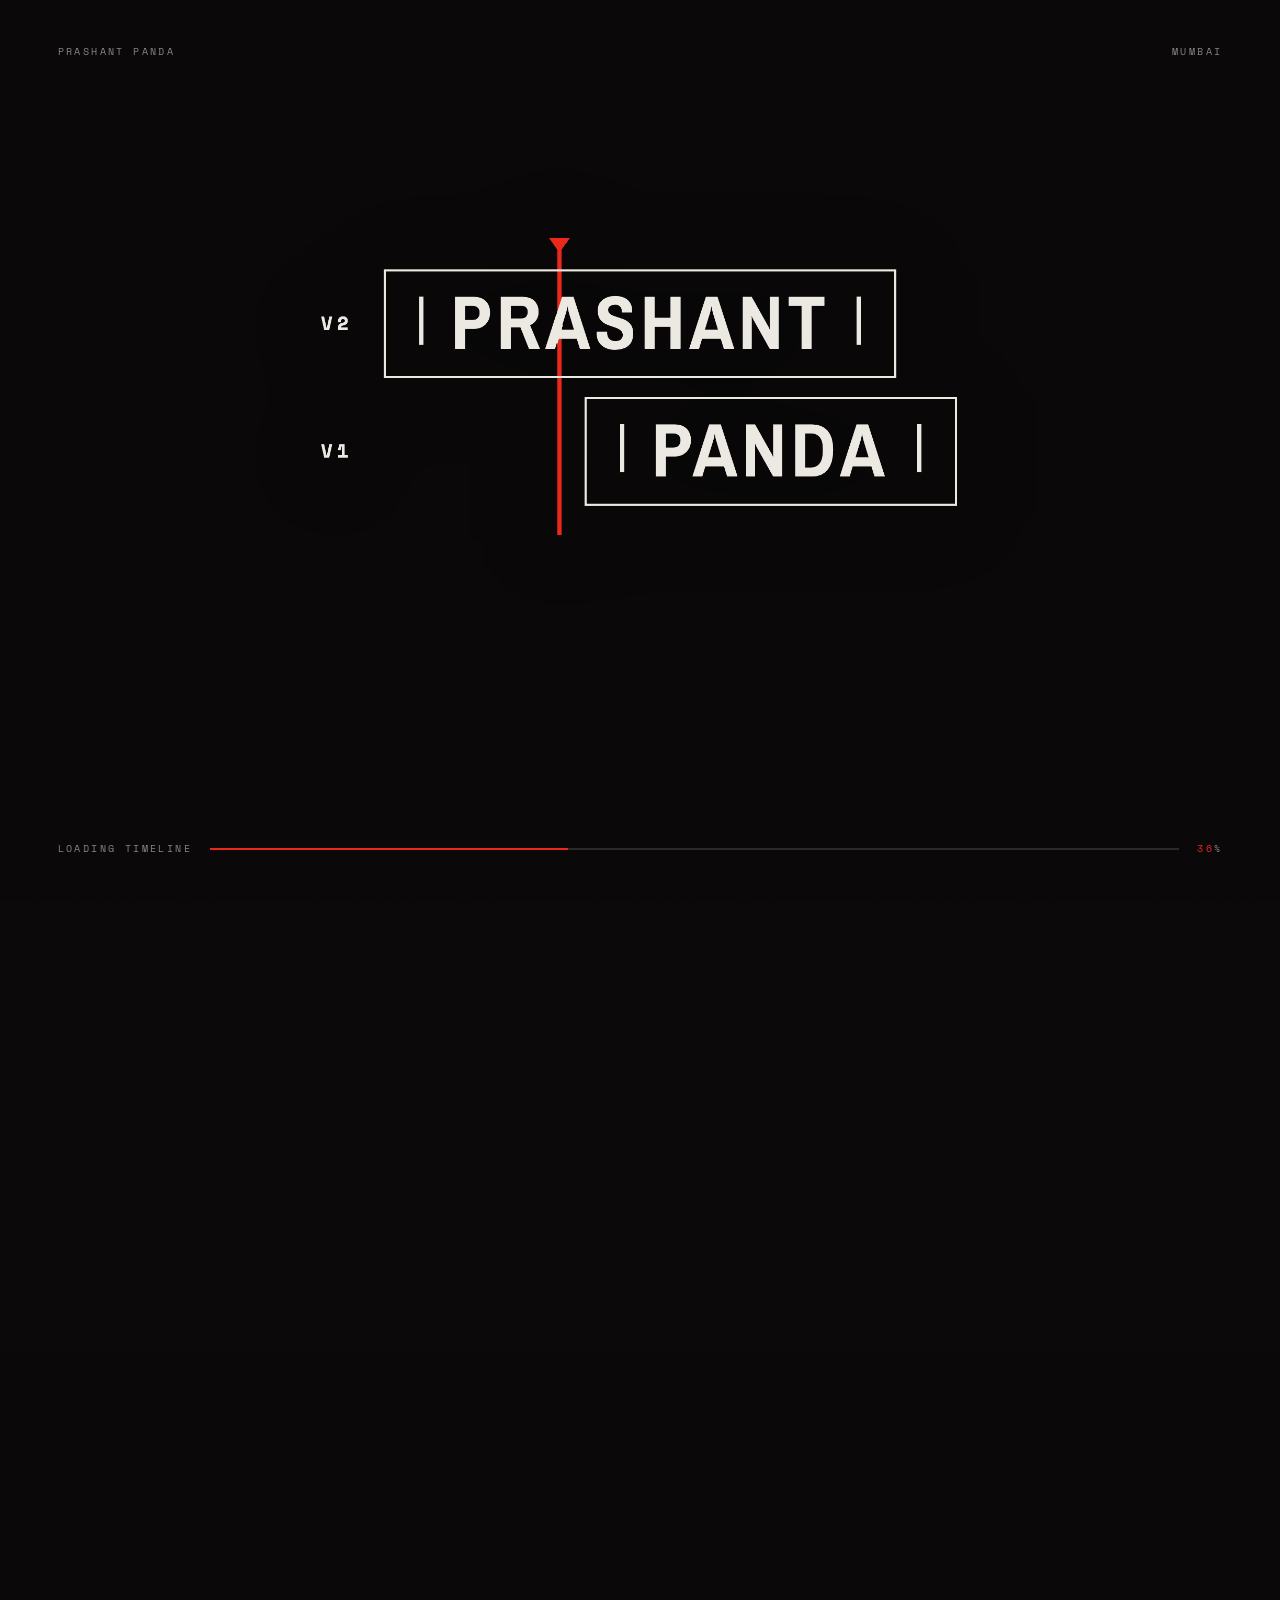
==== commit 464d5048: "Why Prashant becomes a storyboard on a production board Five boarded frames, each one point and a st" ====
--- a/index.html
+++ b/index.html
@@ -16,7 +16,7 @@
 <link rel="preconnect" href="https://fonts.googleapis.com" />
 <link rel="preconnect" href="https://fonts.gstatic.com" crossorigin />
 <link href="https://fonts.googleapis.com/css2?family=Archivo:wdth,wght@62..125,100..900&family=Space+Mono:wght@400;700&display=swap" rel="stylesheet" />
-<link rel="stylesheet" href="styles.css?v=9" />
+<link rel="stylesheet" href="styles.css?v=11" />
 </head>
 <body class="opening" data-page="home" data-tc="625">
 
@@ -106,43 +106,73 @@
 <main>
 
 <!-- ======== 01 — WHY PRASHANT ========
-     The concept: the brand mark is already two tracks — PRASHANT on
-     V2, PANDA on V1, one playhead through both. So the pitch is drawn
-     as a sequence: EDITOR on the top track, CREATIVE PRODUCER on the
-     bottom, one playhead running first cut to final delivery.
-     The lede is the slot for Prashant's write-up when it lands. -->
+     A storyboard pinned to a production board: five frames, each one
+     point and a still from the work it comes out of. Frame 01 runs
+     wide as the establishing panel, so the grid reads 2+1 / 1+1+1
+     rather than as a plain card row. -->
 <section class="why why--first" id="why">
   <div class="sec-head reveal" id="top">
-    <span class="kicker"><i>[●]</i> 01 — WHY PRASHANT</span>
-    <h1 class="sec-title sec-title--sm">TWO&nbsp;TRACKS<br/>ONE&nbsp;TIMELINE</h1>
-  </div>
-
-  <p class="why__lede reveal">Most editors hand back a cut. I hand back a finished film &mdash; and I know what to leave out of it.</p>
-
-  <div class="why__tracks reveal">
-    <div class="why__track">
-      <span class="why__tag">V2</span>
-      <span class="why__role">EDITOR</span>
-      <ul class="why__beats">
-        <li>Story</li>
-        <li>Performance</li>
-        <li>Pace</li>
-        <li>Structure</li>
-      </ul>
-    </div>
-    <div class="why__track">
-      <span class="why__tag">V1</span>
-      <span class="why__role">CREATIVE&nbsp;PRODUCER</span>
-      <ul class="why__beats why__beats--chain">
-        <li>Offline</li>
-        <li>Lock</li>
-        <li>Online</li>
-        <li>Sound</li>
-        <li>Grade</li>
-        <li>Final&nbsp;Delivery</li>
-      </ul>
-    </div>
-    <span class="why__playhead" aria-hidden="true"></span>
+    <span class="kicker"><i>[●]</i> 01 — THE BOARD</span>
+    <h1 class="sec-title sec-title--sm">WHY&nbsp;PRASHANT</h1>
+  </div>
+
+  <p class="why__lede reveal">Good editing isn&rsquo;t about making a film look busy. It&rsquo;s about knowing what to leave out.</p>
+
+  <div class="board reveal">
+    <article class="board__panel board__panel--wide">
+      <span class="board__frame">
+        <img src="assets/img/work/1088993725.jpg" alt="" />
+        <span class="board__no">01</span>
+      </span>
+      <div class="board__cap">
+        <h2 class="board__title">STORY&nbsp;FIRST</h2>
+        <p class="board__text">I look beyond individual shots to find the strongest story, emotional arc and rhythm within the footage.</p>
+      </div>
+    </article>
+
+    <article class="board__panel">
+      <span class="board__frame">
+        <img src="assets/img/work/867458294.jpg" alt="" loading="lazy" />
+        <span class="board__no">02</span>
+      </span>
+      <div class="board__cap">
+        <h2 class="board__title">YOUR&nbsp;VISION.<br/>THE&nbsp;RIGHT&nbsp;CUT.</h2>
+        <p class="board__text">I work closely with directors to preserve the intent of the film while finding opportunities to make the story stronger.</p>
+      </div>
+    </article>
+
+    <article class="board__panel">
+      <span class="board__frame">
+        <img src="assets/img/work/1011935988.jpg" alt="" loading="lazy" />
+        <span class="board__no">03</span>
+      </span>
+      <div class="board__cap">
+        <h2 class="board__title">PERFORMANCE&nbsp;MATTERS</h2>
+        <p class="board__text">The best take isn&rsquo;t always the longest or technically perfect. I look for the moment that feels right.</p>
+      </div>
+    </article>
+
+    <article class="board__panel">
+      <span class="board__frame">
+        <img src="assets/img/work/1106434425.jpg" alt="" loading="lazy" />
+        <span class="board__no">04</span>
+      </span>
+      <div class="board__cap">
+        <h2 class="board__title">FINDING&nbsp;THE&nbsp;FILM<br/>IN&nbsp;THE&nbsp;FOOTAGE</h2>
+        <p class="board__text">Structure, pace, silence, performance and rhythm &mdash; every cut has a reason.</p>
+      </div>
+    </article>
+
+    <article class="board__panel">
+      <span class="board__frame">
+        <img src="assets/img/work/571746432.jpg" alt="" loading="lazy" />
+        <span class="board__no">05</span>
+      </span>
+      <div class="board__cap">
+        <h2 class="board__title">BUILT&nbsp;FOR&nbsp;THE&nbsp;LONG&nbsp;CUT</h2>
+        <p class="board__text">From the first assembly to picture lock, I stay focused when the edit gets complicated, deadlines get tight and the story needs another look.</p>
+      </div>
+    </article>
   </div>
 
   <div class="why__foot reveal">
--- a/styles.css
+++ b/styles.css
@@ -991,39 +991,89 @@
 .why--first{ padding-top:clamp(120px,17vh,190px); }
 .why{ padding-bottom:clamp(50px,8vh,110px); }
 .why__lede{
-  margin:0 var(--pad) clamp(30px,5vh,60px); max-width:22ch;
-  font-stretch:110%; font-weight:800; letter-spacing:-.01em; line-height:1.12;
-  font-size:clamp(26px,3.6vw,58px); color:var(--bone);
-}
-.why__tracks{
-  position:relative; margin:0 var(--pad);
-  border-top:1px solid var(--line); border-bottom:1px solid var(--line);
-}
-.why__track{
-  display:grid; grid-template-columns:42px minmax(0,1fr);
-  align-items:center; gap:clamp(14px,2.4vw,34px);
-  padding:clamp(20px,3.2vh,36px) 0;
-}
-.why__track + .why__track{ border-top:1px solid var(--line); }
-.why__tag{ font-family:var(--mono); font-size:10px; letter-spacing:.2em; color:var(--mut-2); }
-.why__role{
-  grid-column:2; font-stretch:125%; font-weight:900; text-transform:uppercase;
-  letter-spacing:-.01em; line-height:1; font-size:clamp(19px,3vw,44px);
-}
-.why__beats{
-  grid-column:2; list-style:none; display:flex; flex-wrap:wrap;
-  gap:6px clamp(10px,1.4vw,18px); margin-top:clamp(10px,1.6vh,16px);
-}
-.why__beats li{
-  font-family:var(--mono); font-size:11px; letter-spacing:.14em;
-  text-transform:uppercase; color:var(--mut);
-}
-.why__beats li + li::before{ content:'· '; color:var(--red); }
-.why__beats--chain li + li::before{ content:'→ '; color:var(--red); }
-/* the playhead runs through both tracks, parked where the mark's does */
-.why__playhead{
-  position:absolute; top:0; bottom:0; left:clamp(76px,12%,190px); width:2px;
-  background:var(--red); box-shadow:0 0 14px rgba(232,41,28,.45); pointer-events:none;
+  margin:0 var(--pad) clamp(26px,4vh,48px); max-width:30ch;
+  font-stretch:110%; font-weight:800; letter-spacing:-.01em; line-height:1.15;
+  font-size:clamp(20px,2.4vw,38px); color:var(--bone);
+}
+/* ---------- the board ----------
+   storyboard frames pinned up as a production board: hairline gaps
+   read as the board showing through between panels, frame 01 runs
+   wide as the establishing shot. */
+.board{
+  margin:0 var(--pad);
+  display:grid; grid-template-columns:repeat(3,1fr); gap:1px;
+  background:var(--line); border:1px solid var(--line);
+}
+.board__panel{
+  background:var(--ink);
+  display:flex; flex-direction:column;
+  padding:clamp(14px,1.5vw,20px);
+}
+.board__panel--wide{ grid-column:span 2; }
+
+/* the frame — corner marks and a slate number, like a boarded shot */
+.board__frame{
+  position:relative; display:block; overflow:hidden;
+  aspect-ratio:16/9; background:var(--bg);
+}
+.board__panel--wide .board__frame{ aspect-ratio:32/9; }
+.board__frame img{
+  width:100%; height:100%; object-fit:cover;
+  /* boarded frames read monochrome; colour comes back under the cursor */
+  filter:grayscale(1) contrast(1.04) brightness(.88);
+  transition:filter .6s var(--ease), transform .9s var(--ease);
+}
+.board__panel:hover .board__frame img{
+  filter:grayscale(0) contrast(1.02) brightness(1); transform:scale(1.03);
+}
+/* frame corner ticks */
+.board__frame::before,
+.board__frame::after{
+  content:''; position:absolute; width:14px; height:14px; pointer-events:none;
+  border-color:rgba(242,239,230,.5); border-style:solid; border-width:0;
+}
+.board__frame::before{ top:8px; left:8px; border-top-width:1px; border-left-width:1px; }
+.board__frame::after{ bottom:8px; right:8px; border-bottom-width:1px; border-right-width:1px; }
+.board__no{
+  position:absolute; top:8px; right:10px; z-index:2;
+  font-family:var(--mono); font-size:10px; letter-spacing:.16em;
+  color:var(--bone); text-shadow:0 1px 8px rgba(0,0,0,.7);
+}
+.board__no::after{ content:' / 05'; color:var(--mut-2); }
+
+.board__cap{
+  padding:clamp(14px,1.6vw,22px) 2px clamp(6px,1vw,10px);
+  border-top:1px solid var(--line); margin-top:clamp(12px,1.4vw,18px);
+  display:flex; flex-direction:column; gap:clamp(8px,1vw,12px);
+  flex:1;
+}
+.board__title{
+  font-stretch:125%; font-weight:900; text-transform:uppercase;
+  letter-spacing:-.01em; line-height:.98;
+  font-size:clamp(17px,1.75vw,27px); color:var(--bone);
+}
+.board__panel--wide .board__title{ font-size:clamp(20px,2.3vw,36px); }
+.board__text{
+  font-size:clamp(13px,.95vw,15px); line-height:1.5; color:var(--mut);
+  max-width:46ch;
+}
+/* the red tick that marks a boarded frame as approved */
+.board__panel::before{
+  content:''; display:block; width:16px; height:2px; background:var(--red);
+  margin-bottom:clamp(10px,1.2vw,14px); opacity:.75;
+  transition:width .5s var(--ease);
+}
+.board__panel:hover::before{ width:38px; opacity:1; }
+
+@media (max-width:1000px){
+  .board{ grid-template-columns:repeat(2,1fr); }
+  .board__panel--wide{ grid-column:span 2; }
+  .board__panel--wide .board__frame{ aspect-ratio:21/9; }
+}
+@media (max-width:640px){
+  .board{ grid-template-columns:1fr; }
+  .board__panel--wide{ grid-column:span 1; }
+  .board__panel--wide .board__frame{ aspect-ratio:16/9; }
 }
 .why__foot{
   display:flex; flex-wrap:wrap; align-items:center; gap:clamp(14px,2.6vw,34px);
@@ -1175,7 +1225,7 @@
    ============================================================ */
 .sec-title, .subhead__title, .dir__name, .frow__word,
 .menu__links a span, .tile__cap b, .slate__title, .tclip__name,
-.doing__title{
+.doing__title, .board__title{
   text-transform:lowercase;
 }
 .sec-title:hover, .subhead__title:hover,
@@ -1184,7 +1234,8 @@
 .tile:hover .tile__cap b, .tile:focus-visible .tile__cap b,
 .tile:hover .slate__title, .tile:focus-visible .slate__title,
 .tclip:hover .tclip__name, .tclip:focus-visible .tclip__name,
-.doing__col:hover .doing__title{
+.doing__col:hover .doing__title,
+.board__panel:hover .board__title{
   text-transform:uppercase;
 }
 /* the drop-cap titles are cased by hand — only their tails flip */
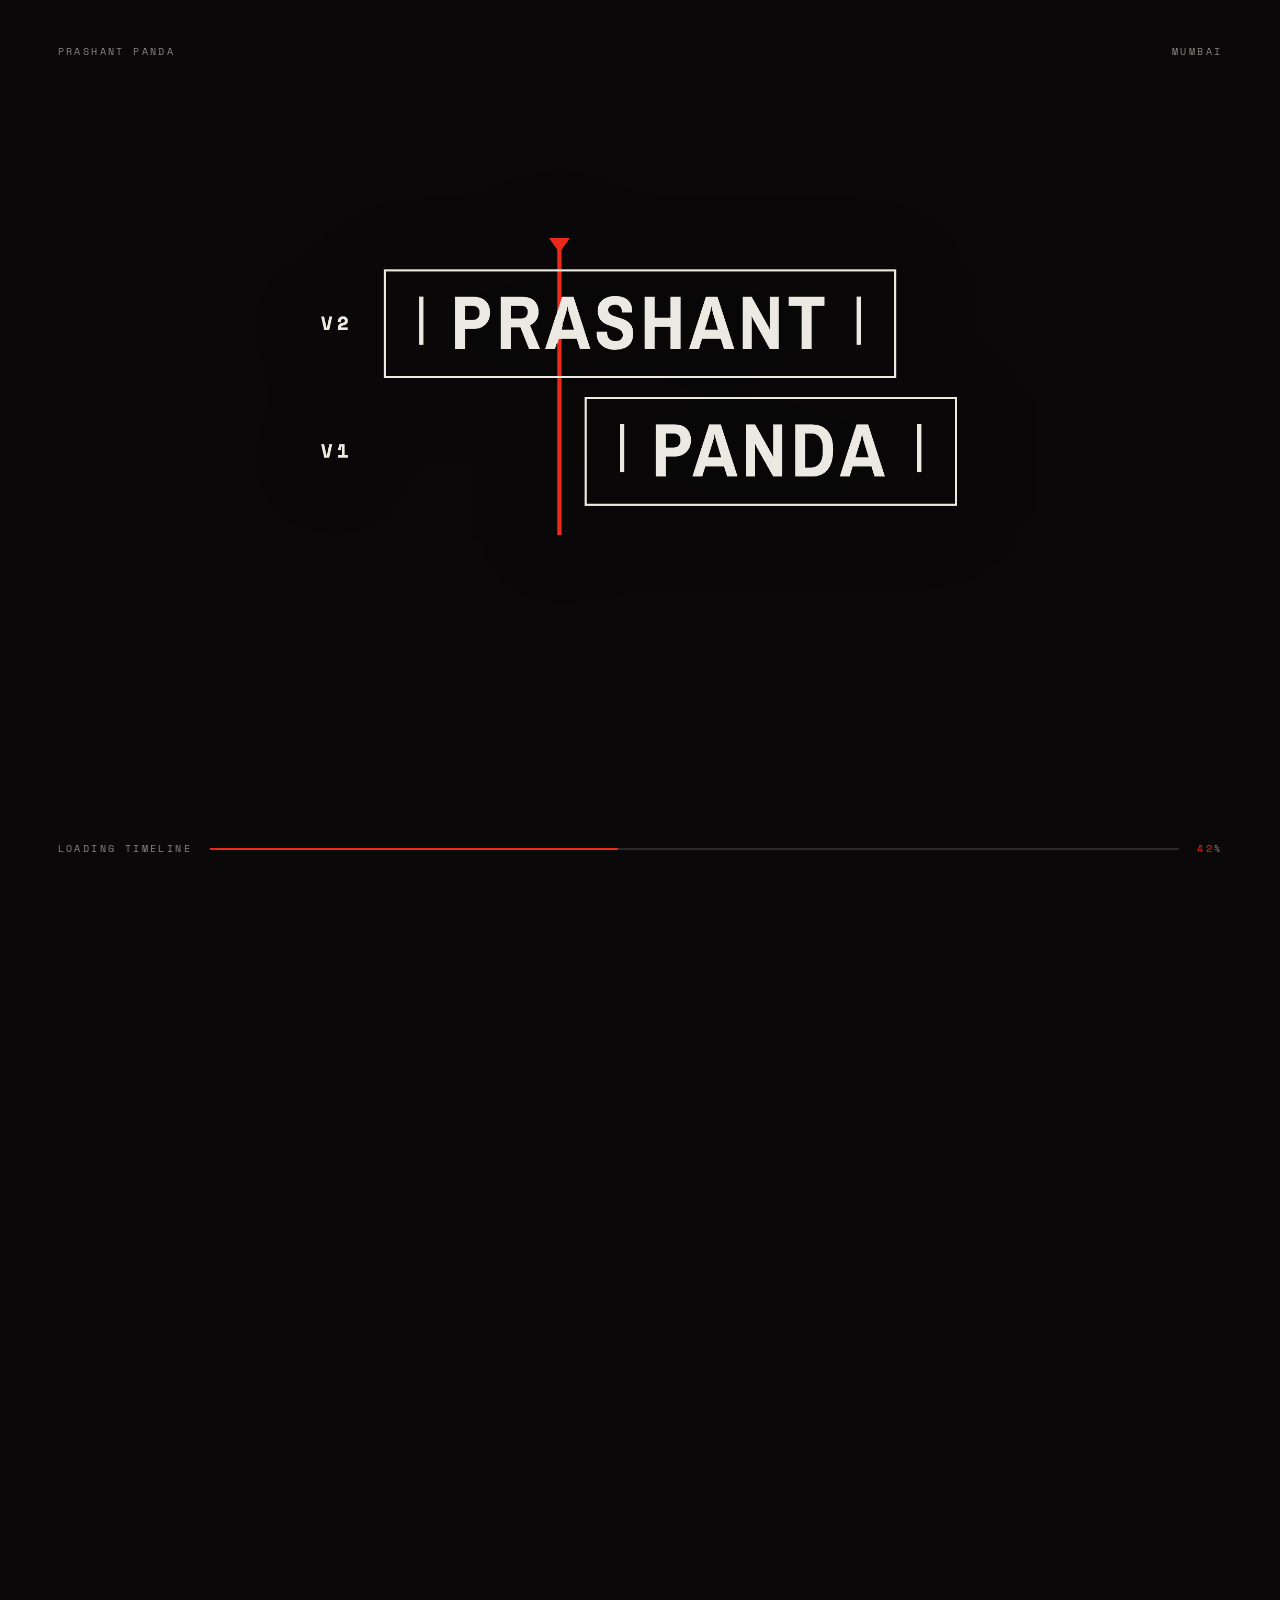
==== commit e22a2aca: "Why Prashant: title crosses right, lede drops to subtext scale - .sec-head--right sends the title to" ====
--- a/index.html
+++ b/index.html
@@ -16,7 +16,7 @@
 <link rel="preconnect" href="https://fonts.googleapis.com" />
 <link rel="preconnect" href="https://fonts.gstatic.com" crossorigin />
 <link href="https://fonts.googleapis.com/css2?family=Archivo:wdth,wght@62..125,100..900&family=Space+Mono:wght@400;700&display=swap" rel="stylesheet" />
-<link rel="stylesheet" href="styles.css?v=11" />
+<link rel="stylesheet" href="styles.css?v=12" />
 </head>
 <body class="opening" data-page="home" data-tc="625">
 
@@ -111,7 +111,7 @@
      wide as the establishing panel, so the grid reads 2+1 / 1+1+1
      rather than as a plain card row. -->
 <section class="why why--first" id="why">
-  <div class="sec-head reveal" id="top">
+  <div class="sec-head sec-head--right reveal" id="top">
     <span class="kicker"><i>[●]</i> 01 — THE BOARD</span>
     <h1 class="sec-title sec-title--sm">WHY&nbsp;PRASHANT</h1>
   </div>
--- a/styles.css
+++ b/styles.css
@@ -226,6 +226,8 @@
   font-size:clamp(44px,7.5vw,120px); margin-top:16px;
 }
 .sec-title--sm{ font-size:clamp(32px,5vw,76px); }
+/* the title crosses to the right edge; the kicker stays left */
+.sec-head--right .sec-title{ grid-column:1/-1; text-align:right; }
 .sec-meta{ font-family:var(--mono); font-size:10px; letter-spacing:.18em;
   color:var(--mut-2); text-align:right; line-height:1.9; }
 
@@ -991,9 +993,9 @@
 .why--first{ padding-top:clamp(120px,17vh,190px); }
 .why{ padding-bottom:clamp(50px,8vh,110px); }
 .why__lede{
-  margin:0 var(--pad) clamp(26px,4vh,48px); max-width:30ch;
-  font-stretch:110%; font-weight:800; letter-spacing:-.01em; line-height:1.15;
-  font-size:clamp(20px,2.4vw,38px); color:var(--bone);
+  margin:0 var(--pad) clamp(26px,4vh,48px); max-width:44ch;
+  font-stretch:110%; font-weight:700; letter-spacing:-.005em; line-height:1.35;
+  font-size:clamp(14px,1.3vw,20px); color:var(--bone-dim);
 }
 /* ---------- the board ----------
    storyboard frames pinned up as a production board: hairline gaps
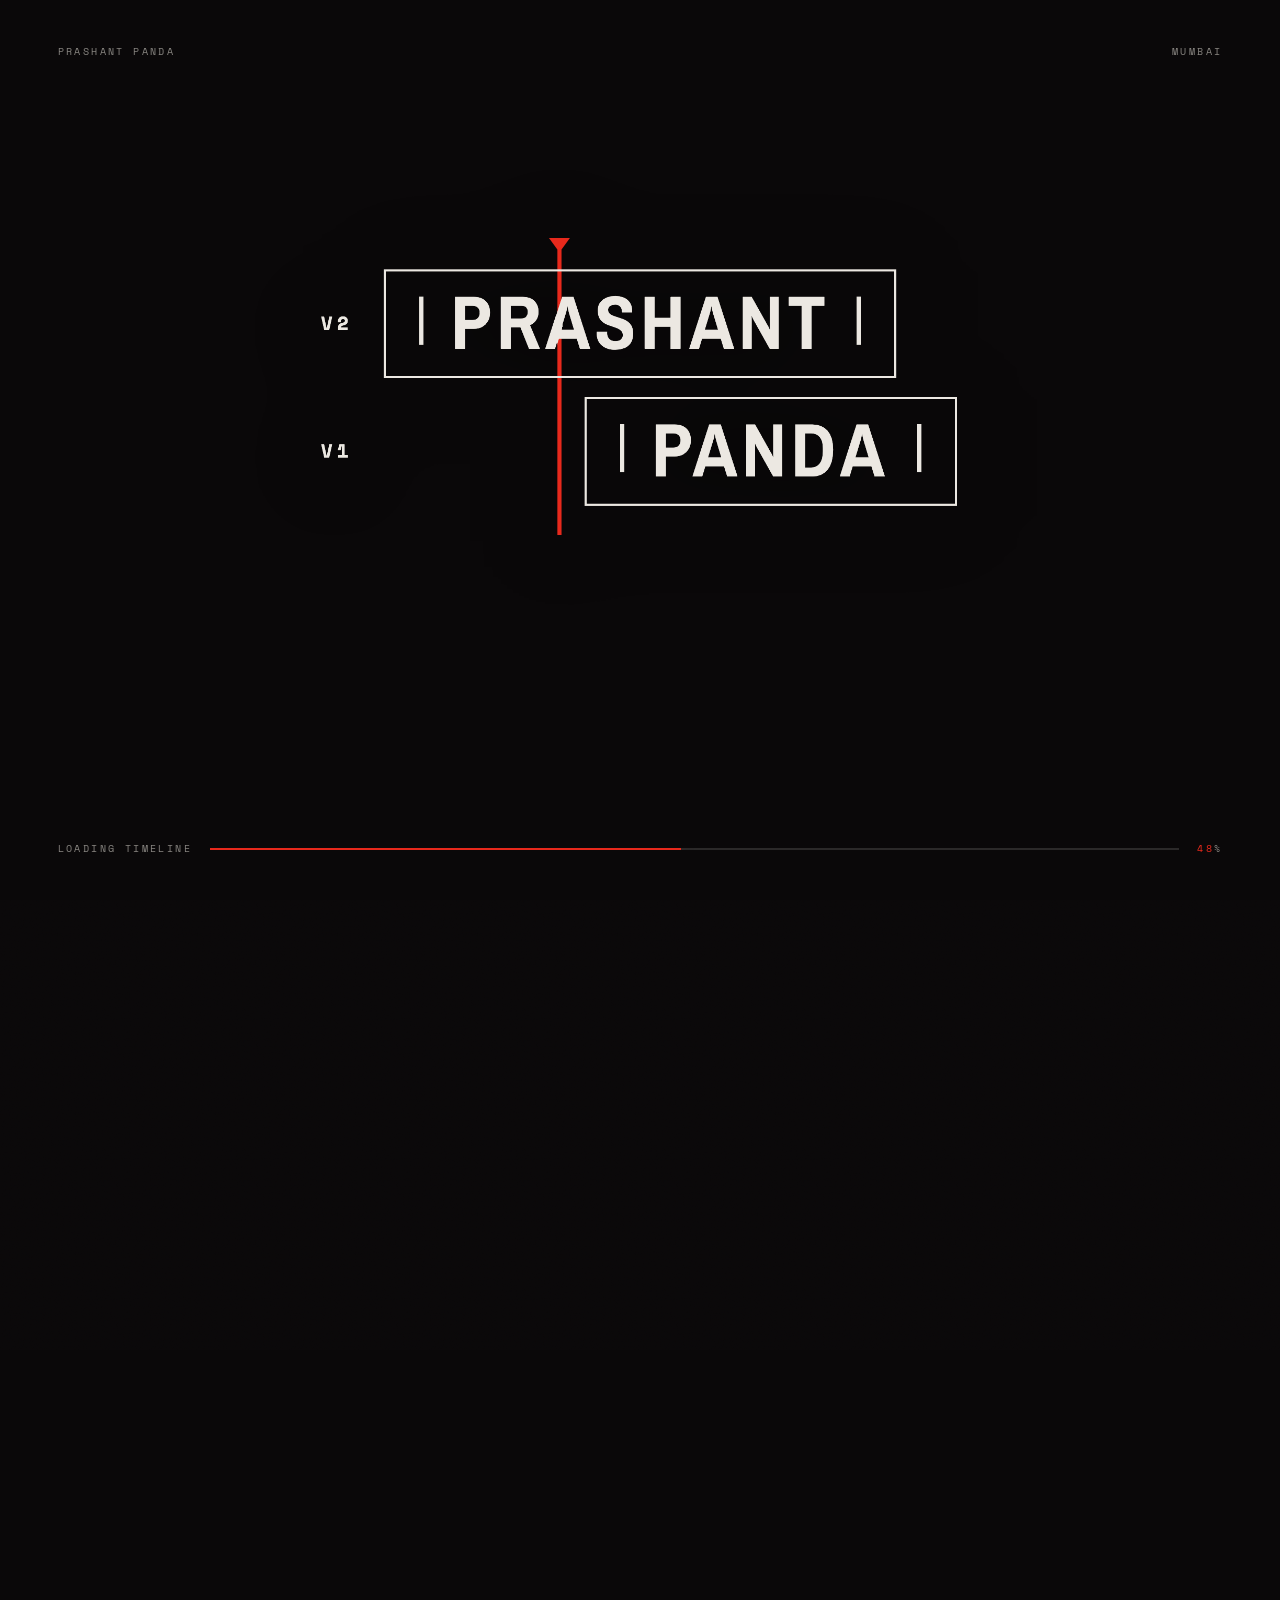
==== commit 2f0cab69: "Homepage reordered, board extended, process page, small hyphens - Selected Stories leads the page, t" ====
--- a/index.html
+++ b/index.html
@@ -3,11 +3,11 @@
 <head>
 <meta charset="UTF-8" />
 <meta name="viewport" content="width=device-width, initial-scale=1.0" />
-<title>PRASHANT PANDA — Film Editor &amp; Creative Producer, Mumbai</title>
-<meta name="description" content="Prashant Panda — film editor and creative producer, Mumbai. Films, series, advertising and music videos. From offline edit to final delivery. Press play." />
+<title>PRASHANT PANDA - Film Editor &amp; Creative Producer, Mumbai</title>
+<meta name="description" content="Prashant Panda - film editor and creative producer, Mumbai. Films, series, advertising and music videos. From offline edit to final delivery. Press play." />
 <meta name="theme-color" content="#0a0809" />
 
-<meta property="og:title" content="PRASHANT PANDA — Film Editor &amp; Creative Producer, Mumbai" />
+<meta property="og:title" content="PRASHANT PANDA - Film Editor &amp; Creative Producer, Mumbai" />
 <meta property="og:description" content="Films · Series · Advertising · Music Videos. From offline edit to final delivery." />
 <meta property="og:type" content="website" />
 <meta property="og:image" content="assets/img/brand/pp-endslate-dark.png?v=3" />
@@ -16,7 +16,7 @@
 <link rel="preconnect" href="https://fonts.googleapis.com" />
 <link rel="preconnect" href="https://fonts.gstatic.com" crossorigin />
 <link href="https://fonts.googleapis.com/css2?family=Archivo:wdth,wght@62..125,100..900&family=Space+Mono:wght@400;700&display=swap" rel="stylesheet" />
-<link rel="stylesheet" href="styles.css?v=12" />
+<link rel="stylesheet" href="styles.css?v=16" />
 </head>
 <body class="opening" data-page="home" data-tc="625">
 
@@ -26,11 +26,11 @@
 
 <!-- ======== HUD (scroll timecode) ======== -->
 <div class="hud" aria-hidden="true">
-  <span class="hud__l">P/P — EDIT · FILM · STORY</span>
+  <span class="hud__l">P/P - EDIT · FILM · STORY</span>
   <span class="hud__r">TC <b id="tc">00:00:00:00</b> / 25FPS</span>
 </div>
 
-<!-- ======== OPENING VEIL (home only) — the mark assembles above it ======== -->
+<!-- ======== OPENING VEIL (home only) - the mark assembles above it ======== -->
 <div class="loader" id="loader" aria-hidden="true">
   <div class="loader__row"><span>PRASHANT PANDA</span><span>MUMBAI</span></div>
   <div class="loader__row loader__row--bottom">
@@ -42,13 +42,13 @@
 
 <!-- ======== TITLE SEQUENCE (home only) ========
      the playhead draws, PRASHANT pulls left, PANDA pulls right,
-     the roles land — then the finished mark flies up and settles
+     the roles land - then the finished mark flies up and settles
      into the nav as the top-left logo button. Same artwork in both
      places, so the handoff is seamless. -->
 <div class="titleseq" id="titleseq" aria-hidden="true">
   <div class="titleseq__mark" id="tsMark">
     <span class="lockup" role="img" aria-label="PRASHANT PANDA">
-      <img class="lockup__lay lockup__scrub" src="assets/img/brand/pp-hero-scrub.png?v=1" alt="" />
+      <img class="lockup__lay lockup__scrub" src="assets/img/brand/pp-hero-scrub.svg?v=1" alt="" />
       <img class="lockup__lay lockup__p1" src="assets/img/brand/pp-hero-prashant.png?v=1" alt="" />
       <img class="lockup__lay lockup__p2" src="assets/img/brand/pp-hero-panda.png?v=1" alt="" />
     </span>
@@ -66,7 +66,7 @@
 
 <!-- ======== NAV ======== -->
 <header class="nav" id="nav">
-  <a class="nav__brand" href="/" aria-label="Prashant Panda — home"><img id="navBrandImg" src="assets/img/brand/pp-lockup-primary-white.png?v=3" alt="PRASHANT PANDA" /></a>
+  <a class="nav__brand" href="/" aria-label="Prashant Panda - home"><img id="navBrandImg" src="assets/img/brand/pp-lockup-primary-white.png?v=3" alt="PRASHANT PANDA" /></a>
   <div class="nav__right">
     <a class="nav__link" href="https://vimeo.com/prashantpanda" target="_blank" rel="noopener">VIMEO</a>
     <a class="nav__link" href="https://www.instagram.com/ppcut_edit/" target="_blank" rel="noopener">INSTAGRAM</a>
@@ -91,7 +91,8 @@
     <a class="now" href="/" data-bg="reel"><b>01</b><span>WHY PRASHANT</span></a>
     <a href="/work" data-bg="index"><b>02</b><span>WORK</span></a>
     <a href="/directors" data-bg="directors"><b>03</b><span>DIRECTORS</span></a>
-    <a href="/contact" data-bg="contact"><b>04</b><span>LET’S TALK</span></a>
+    <a href="/process" data-bg="editor"><b>04</b><span>PROCESS</span></a>
+    <a href="/contact" data-bg="contact"><b>05</b><span>LET’S COLLABORATE</span></a>
   </nav>
   <div class="menu__foot">
     <a href="https://www.instagram.com/ppcut_edit/" target="_blank" rel="noopener">@PPCUT_EDIT</a>
@@ -105,96 +106,16 @@
 
 <main>
 
-<!-- ======== 01 — WHY PRASHANT ========
-     A storyboard pinned to a production board: five frames, each one
-     point and a still from the work it comes out of. Frame 01 runs
-     wide as the establishing panel, so the grid reads 2+1 / 1+1+1
-     rather than as a plain card row. -->
-<section class="why why--first" id="why">
+<!-- ======== 01 - SELECTED STORIES (the page opens on the work) ======== -->
+<section class="reel reel--first" id="reel">
   <div class="sec-head sec-head--right reveal" id="top">
-    <span class="kicker"><i>[●]</i> 01 — THE BOARD</span>
-    <h1 class="sec-title sec-title--sm">WHY&nbsp;PRASHANT</h1>
-  </div>
-
-  <p class="why__lede reveal">Good editing isn&rsquo;t about making a film look busy. It&rsquo;s about knowing what to leave out.</p>
-
-  <div class="board reveal">
-    <article class="board__panel board__panel--wide">
-      <span class="board__frame">
-        <img src="assets/img/work/1088993725.jpg" alt="" />
-        <span class="board__no">01</span>
-      </span>
-      <div class="board__cap">
-        <h2 class="board__title">STORY&nbsp;FIRST</h2>
-        <p class="board__text">I look beyond individual shots to find the strongest story, emotional arc and rhythm within the footage.</p>
-      </div>
-    </article>
-
-    <article class="board__panel">
-      <span class="board__frame">
-        <img src="assets/img/work/867458294.jpg" alt="" loading="lazy" />
-        <span class="board__no">02</span>
-      </span>
-      <div class="board__cap">
-        <h2 class="board__title">YOUR&nbsp;VISION.<br/>THE&nbsp;RIGHT&nbsp;CUT.</h2>
-        <p class="board__text">I work closely with directors to preserve the intent of the film while finding opportunities to make the story stronger.</p>
-      </div>
-    </article>
-
-    <article class="board__panel">
-      <span class="board__frame">
-        <img src="assets/img/work/1011935988.jpg" alt="" loading="lazy" />
-        <span class="board__no">03</span>
-      </span>
-      <div class="board__cap">
-        <h2 class="board__title">PERFORMANCE&nbsp;MATTERS</h2>
-        <p class="board__text">The best take isn&rsquo;t always the longest or technically perfect. I look for the moment that feels right.</p>
-      </div>
-    </article>
-
-    <article class="board__panel">
-      <span class="board__frame">
-        <img src="assets/img/work/1106434425.jpg" alt="" loading="lazy" />
-        <span class="board__no">04</span>
-      </span>
-      <div class="board__cap">
-        <h2 class="board__title">FINDING&nbsp;THE&nbsp;FILM<br/>IN&nbsp;THE&nbsp;FOOTAGE</h2>
-        <p class="board__text">Structure, pace, silence, performance and rhythm &mdash; every cut has a reason.</p>
-      </div>
-    </article>
-
-    <article class="board__panel">
-      <span class="board__frame">
-        <img src="assets/img/work/571746432.jpg" alt="" loading="lazy" />
-        <span class="board__no">05</span>
-      </span>
-      <div class="board__cap">
-        <h2 class="board__title">BUILT&nbsp;FOR&nbsp;THE&nbsp;LONG&nbsp;CUT</h2>
-        <p class="board__text">From the first assembly to picture lock, I stay focused when the edit gets complicated, deadlines get tight and the story needs another look.</p>
-      </div>
-    </article>
-  </div>
-
-  <div class="why__foot reveal">
-    <p class="why__note"><i>[●]</i>&nbsp;UPCOMING&nbsp;FILM&nbsp;—&nbsp;ROTTEN&nbsp;APPLE&nbsp;·&nbsp;SAGAR&nbsp;MOTION&nbsp;PICTURES</p>
-    <p class="why__vp">
-      <span class="why__vp-k">VICE&nbsp;PRESIDENT</span>
-      <img class="why__vp-logo" id="vpLogo" src="assets/img/brand/pp-vp-company.png" alt="" />
-    </p>
-  </div>
-</section>
-
-<!-- ======== 02 — SELECTED STORIES ======== -->
-<section class="reel" id="reel">
-  <div class="sec-head reveal">
-    <span class="kicker"><i>[●]</i> 02 — SELECTED WORK</span>
-    <h2 class="sec-title sec-title--bigS">
+    <h1 class="sec-title sec-title--bigS">
       <b>S</b><span class="bigS__rule" aria-hidden="true"></span><span><i>elected</i><i>tories</i></span>
-    </h2>
+    </h1>
   </div>
 
   <div class="tl reveal" id="tl">
-    <div class="tl__scroll" id="tlScroll" role="region" aria-label="Portfolio timeline" tabindex="0">
+    <div class="tl__scroll" id="tlScroll" role="region" aria-label="Selected stories" tabindex="0">
       <div class="tl__inner" id="tlInner">
         <div class="tl__ruler" id="tlRuler"></div>
         <div class="tl__lane" id="laneV2"></div>
@@ -212,15 +133,129 @@
   </p>
 
   <div class="reel__more reveal">
-    <a href="/work" class="reel__more-link"><span>ALL WORK</span><i>→</i></a>
-  </div>
+    <a href="/work" class="reel__more-link"><span>ALL WORK</span><i>&#8594;</i></a>
+  </div>
+</section>
+
+<!-- ======== 02 - WHY PRASHANT ========
+     A storyboard pinned to a production board: each frame is one
+     reason and a still from the work it comes out of. Frame 01 runs
+     wide as the establishing panel. -->
+<section class="why" id="why">
+  <div class="sec-head sec-head--right reveal">
+    <h2 class="sec-title sec-title--sm sec-title--red">WHY&nbsp;PRASHANT</h2>
+  </div>
+
+  <p class="why__lede reveal">I help directors find the story, rhythm and emotion in the footage.<span>&ldquo;Every frame has a purpose. Every cut has a reason.&rdquo;</span></p>
+
+  <div class="board reveal">
+    <article class="board__panel board__panel--wide">
+      <span class="board__frame">
+        <img src="assets/img/work/1088993725.jpg" alt="" />
+        <span class="board__no">01</span>
+      </span>
+      <div class="board__cap">
+        <h3 class="board__title">STORY&nbsp;FIRST</h3>
+        <p class="board__text">I look beyond individual shots to find the strongest story, emotional arc and rhythm within the footage.</p>
+      </div>
+    </article>
+
+    <article class="board__panel">
+      <span class="board__frame">
+        <img src="assets/img/work/867458294.jpg" alt="" loading="lazy" />
+        <span class="board__no">02</span>
+      </span>
+      <div class="board__cap">
+        <h3 class="board__title">YOUR&nbsp;VISION.<br/>THE&nbsp;RIGHT&nbsp;CUT.</h3>
+        <p class="board__text">I work closely with directors to preserve the intent of the film while finding opportunities to make the story stronger.</p>
+      </div>
+    </article>
+
+    <article class="board__panel">
+      <span class="board__frame">
+        <img src="assets/img/work/1011935988.jpg" alt="" loading="lazy" />
+        <span class="board__no">03</span>
+      </span>
+      <div class="board__cap">
+        <h3 class="board__title">PERFORMANCE&nbsp;MATTERS</h3>
+        <p class="board__text">The best take isn&rsquo;t always the longest or technically perfect. I look for the moment that feels right.</p>
+      </div>
+    </article>
+
+    <article class="board__panel">
+      <span class="board__frame">
+        <img src="assets/img/work/1106434425.jpg" alt="" loading="lazy" />
+        <span class="board__no">04</span>
+      </span>
+      <div class="board__cap">
+        <h3 class="board__title">FINDING&nbsp;THE&nbsp;FILM<br/>IN&nbsp;THE&nbsp;FOOTAGE</h3>
+        <p class="board__text">Structure, pace, silence, performance and rhythm. Every cut has a reason.</p>
+      </div>
+    </article>
+
+    <article class="board__panel">
+      <span class="board__frame">
+        <img src="assets/img/work/571746432.jpg" alt="" loading="lazy" />
+        <span class="board__no">05</span>
+      </span>
+      <div class="board__cap">
+        <h3 class="board__title">BUILT&nbsp;FOR&nbsp;THE&nbsp;LONG&nbsp;CUT</h3>
+        <p class="board__text">From the first assembly to picture lock, I stay focused when the edit gets complicated, deadlines get tight and the story needs another look.</p>
+      </div>
+    </article>
+
+    <!-- 06 and 07 are DRAFTS written from Prashant's own earlier notes,
+         holding the slots until the new write-up arrives -->
+    <article class="board__panel">
+      <span class="board__frame">
+        <img src="assets/img/work/1179531910.jpg" alt="" loading="lazy" />
+        <span class="board__no">06</span>
+      </span>
+      <div class="board__cap">
+        <h3 class="board__title">FROM&nbsp;FIRST&nbsp;CUT<br/>TO&nbsp;FINAL&nbsp;DELIVERY</h3>
+        <p class="board__text">Offline, lock, online, sound, grade, delivery. The film stays with me through post, not just through the edit.</p>
+      </div>
+    </article>
+
+    <article class="board__panel board__panel--wide">
+      <span class="board__frame">
+        <img src="assets/img/work/1106435260.jpg" alt="" loading="lazy" />
+        <span class="board__no">07</span>
+      </span>
+      <div class="board__cap">
+        <h3 class="board__title">EVERY&nbsp;GENRE&nbsp;IS&nbsp;A&nbsp;RHYTHM&nbsp;PROBLEM</h3>
+        <p class="board__text">Comedy timing and emotional timing are the same craft applied differently. Humour, storytelling, stylised work, all of it comes down to when you cut.</p>
+      </div>
+    </article>
+  </div>
+</section>
+
+<!-- ======== 03 - UPCOMING FILM ======== -->
+<section class="upnext" id="upcoming">
+  <div class="sec-head sec-head--right reveal">
+    <h2 class="sec-title sec-title--sm">UPCOMING&nbsp;FILM</h2>
+  </div>
+  <div class="upnext__frame reveal">
+    <img src="assets/img/films/rotten-apple.jpg" alt="Rotten Apple - edit timeline" loading="lazy" />
+    <span class="upnext__badge">IN&nbsp;THE&nbsp;WORKS</span>
+  </div>
+  <div class="upnext__cap reveal">
+    <h3 class="upnext__title">ROTTEN&nbsp;APPLE</h3>
+    <p class="upnext__meta">FEATURE&nbsp;FILM&nbsp;&nbsp;·&nbsp;&nbsp;SAGAR&nbsp;MOTION&nbsp;PICTURES&nbsp;&nbsp;·&nbsp;&nbsp;EDITOR</p>
+  </div>
+</section>
+
+<!-- ======== 04 - VICE PRESIDENT ======== -->
+<section class="vp reveal" id="vp">
+  <span class="vp__k">VICE&nbsp;PRESIDENT</span>
+  <img class="vp__logo" id="vpLogo" src="assets/img/brand/pp-vp-company.png" alt="" />
 </section>
 
 <!-- ======== MINI FOOT ======== -->
 <footer class="foot foot--mini">
   <div class="foot__bar">
     <span class="foot__brand"><img src="assets/img/brand/pp-lockup-inline-white.png?v=3" alt="PRASHANT PANDA" /></span>
-    <span class="foot__legal">©&nbsp;MMXXVI&nbsp;—&nbsp;MUMBAI,&nbsp;INDIA</span>
+    <span class="foot__legal">©&nbsp;MMXXVI&nbsp;-&nbsp;MUMBAI,&nbsp;INDIA</span>
     <span class="foot__social">
       <a href="https://www.instagram.com/ppcut_edit/" target="_blank" rel="noopener">@PPCUT_EDIT&nbsp;↗</a>
       <a href="https://www.imdb.com/name/nm8079333/" target="_blank" rel="noopener">IMDB&nbsp;↗</a>
@@ -230,6 +265,17 @@
 </footer>
 
 </main>
+
+<!-- ======== DIRECTORS PANEL (home) ========
+     Bottom-left handle opens the list as a collapsible drawer. -->
+<button class="dirtab" id="dirTab" aria-expanded="false" aria-controls="dirPanel">
+  <i>[&#9679;]</i>&nbsp;I&rsquo;VE&nbsp;WORKED&nbsp;WITH
+</button>
+<aside class="dirpanel" id="dirPanel" aria-hidden="true" aria-label="Directors">
+  <button class="dirpanel__close" id="dirPanelClose" aria-label="Close">&#10005;</button>
+  <p class="dirpanel__thought">Long-term collaborations matter more than one-off cuts.</p>
+  <ul class="dirpanel__list" id="dirPanelList"><!-- names injected --></ul>
+</aside>
 
 <!-- ======== PLAYER OVERLAY ======== -->
 <div class="player" id="player" role="dialog" aria-modal="true" aria-label="Film player">
@@ -249,6 +295,6 @@
   </div>
 </div>
 
-<script src="script.js?v=16"></script>
+<script src="script.js?v=19"></script>
 </body>
 </html>
--- a/styles.css
+++ b/styles.css
@@ -1,8 +1,8 @@
 /* ============================================================
-   PRASHANT PANDA — V4 · THE SCREENING ROOM
+   PRASHANT PANDA - V4 · THE SCREENING ROOM
    film-first · near-black / bone / record red
-   Archivo Expanded (all caps, 900) + Space Mono — no serifs
-   wordmark: PAND▲ — the play-triangle stands in for the last A
+   Archivo Expanded (all caps, 900) + Space Mono - no serifs
+   wordmark: PAND▲ - the play-triangle stands in for the last A
    ============================================================ */
 
 :root{
@@ -24,7 +24,7 @@
   --pad: clamp(20px, 4.5vw, 84px);
   --ease: cubic-bezier(.19,1,.22,1);
 
-  /* NLE arrow — condensed ink pointer, hairline bone edge */
+  /* NLE arrow - condensed ink pointer, hairline bone edge */
   --cur: url("data:image/svg+xml,%3Csvg xmlns='http://www.w3.org/2000/svg' width='24' height='24' viewBox='0 0 24 24'%3E%3Cpath d='M5 1.5L5 17.2 8.1 14 10.1 18.8 12.6 17.7 10.5 13 13.6 13Z' fill='%230f0d0d' stroke='%23f2efe6' stroke-width='1.1' stroke-linejoin='round'/%3E%3C/svg%3E") 5 1, default;
 }
 
@@ -50,11 +50,11 @@
 img{ display:block; }
 ::selection{ background:var(--red); color:var(--bone); }
 
-/* display voice — expanded grotesque, caps */
+/* display voice - expanded grotesque, caps */
 .disp{ font-family:var(--sans); font-stretch:125%; font-weight:900;
   text-transform:uppercase; letter-spacing:-.015em; line-height:.86; }
 
-/* the play triangle — brand mark (▲ stands in for the A) */
+/* the play triangle - brand mark (▲ stands in for the A) */
 .tri-i{
   display:inline-block; width:.66em; height:.6em;
   background:var(--red); vertical-align:0;
@@ -127,7 +127,7 @@
   font-stretch:125%; font-weight:900; font-size:15px; letter-spacing:.04em;
   text-transform:uppercase; line-height:1; display:block;
 }
-/* the stacked lockup — same artwork the title sequence assembles,
+/* the stacked lockup - same artwork the title sequence assembles,
    so the mark can fly straight into this box and hand over */
 .nav__brand img{ display:block; height:clamp(44px,5.4vw,68px); width:auto; }
 @media (max-width:640px){ .nav__brand img{ height:36px; } }
@@ -228,10 +228,11 @@
 .sec-title--sm{ font-size:clamp(32px,5vw,76px); }
 /* the title crosses to the right edge; the kicker stays left */
 .sec-head--right .sec-title{ grid-column:1/-1; text-align:right; }
+.subhead--right .subhead__title{ grid-column:1/-1; text-align:right; }
 .sec-meta{ font-family:var(--mono); font-size:10px; letter-spacing:.18em;
   color:var(--mut-2); text-align:right; line-height:1.9; }
 
-/* drop-cap title — the initial stays at full display size, the rest
+/* drop-cap title - the initial stays at full display size, the rest
    drops to roughly half and sits on the same baseline */
 .sec-title--drop{ text-transform:none; }
 .sec-title--drop b{ font:inherit; }
@@ -245,7 +246,7 @@
    HERO
    ============================================================ */
 /* ============================================================
-   TITLE SEQUENCE — the home opening. Rides above the veil so the
+   TITLE SEQUENCE - the home opening. Rides above the veil so the
    mark builds on black, then flies into the nav's logo slot.
    ============================================================ */
 .titleseq{
@@ -263,7 +264,7 @@
   transition:opacity .5s var(--ease);
 }
 body.settling .titleseq__meta{ opacity:0; }
-/* once the mark has landed the overlay is done — the nav owns the logo.
+/* once the mark has landed the overlay is done - the nav owns the logo.
    The fade also covers the skip, where there is no flight to watch. */
 .titleseq{ transition:opacity .35s var(--ease), visibility .35s; }
 body.opened .titleseq{ opacity:0; visibility:hidden; }
@@ -282,7 +283,7 @@
 .lockup__scrub{ transform-origin:50% 0; transition:transform 1s var(--ease) .35s; }
 .lockup__p1{ transition:transform 1.6s var(--ease) 1.3s, opacity .8s linear 1.3s; }
 .lockup__p2{ transition:transform 1.6s var(--ease) 2.8s, opacity .8s linear 2.8s; }
-/* 26% parks each word's near edge on the playhead — measured off the artwork */
+/* 26% parks each word's near edge on the playhead - measured off the artwork */
 body.opening .lockup__scrub{ transform:scaleY(0); }
 body.opening .lockup__p1{ transform:translateX(26%); opacity:0; }
 body.opening .lockup__p2{ transform:translateX(-26%); opacity:0; }
@@ -327,7 +328,7 @@
 }
 body.loaded .hero__tag{ opacity:1; transform:none; transition-delay:2.1s; }
 
-/* the reel is now the first thing on the page — clear the fixed nav.
+/* the reel is now the first thing on the page - clear the fixed nav.
    It stays hidden until the title sequence has handed off. */
 body[data-page="home"]:not(.opened) main{ opacity:0; }
 body[data-page="home"] main{ transition:opacity .7s var(--ease); }
@@ -357,10 +358,10 @@
 @keyframes marq{ from{ transform:translateX(0) } to{ transform:translateX(-50%) } }
 
 /* ============================================================
-   01 — THE REEL (horizontal filmstrip)
-   ============================================================ */
-/* ============================================================
-   01 — THE REEL as an NLE TIMELINE
+   01 - THE REEL (horizontal filmstrip)
+   ============================================================ */
+/* ============================================================
+   01 - THE REEL as an NLE TIMELINE
    V2/V1 checkerboard, ruler, fixed playhead, live 25fps TC
    ============================================================ */
 .tl{
@@ -370,9 +371,19 @@
 }
 .tl__scroll{
   overflow-x:auto; overflow-y:hidden; cursor:grab; outline:none;
-  scrollbar-width:none; -ms-overflow-style:none;
-}
-.tl__scroll::-webkit-scrollbar{ display:none; }
+  /* a real, always-visible scrollbar. NOTE: do not set scrollbar-width
+     here - the standard property wins over ::-webkit- in Chrome 121+ and
+     hands the strip back to macOS overlay bars, which vanish at rest. */
+  padding-bottom:14px;
+}
+.tl__scroll::-webkit-scrollbar{ height:8px; }
+.tl__scroll::-webkit-scrollbar-track{
+  background:rgba(242,239,230,.08); border-radius:99px;
+}
+.tl__scroll::-webkit-scrollbar-thumb{
+  background:var(--red); border-radius:99px;
+}
+.tl__scroll::-webkit-scrollbar-thumb:hover{ background:#ff3a2c; }
 .tl__scroll.dragging{ cursor:grabbing; }
 .tl__inner{ position:relative; }
 
@@ -406,7 +417,7 @@
 }
 .tclip.active img{ filter:grayscale(0) saturate(1) brightness(.85); }
 .tclip:hover img, .tclip:focus-visible img{ filter:grayscale(0) saturate(1.05) brightness(.95); }
-/* sprocket edges — a clip reads as a clip */
+/* sprocket edges - a clip reads as a clip */
 .tclip__grade{
   position:absolute; inset:0; pointer-events:none;
   background:
@@ -469,7 +480,7 @@
 .reel__more-link:hover i{ transform:translateY(8px); }
 
 /* ============================================================
-   02 — INDEX (symmetric grid: ad tiles + slates)
+   02 - INDEX (symmetric grid: ad tiles + slates)
    ============================================================ */
 .index{ padding-bottom:clamp(90px,14vh,180px); }
 .subhead{
@@ -515,7 +526,7 @@
   color:rgba(242,239,230,.6); text-shadow:0 1px 8px rgba(0,0,0,.6);
 }
 
-/* the ad shelf is grouped by genre — a lighter head per group so
+/* the ad shelf is grouped by genre - a lighter head per group so
    the four lenses read as sub-shelves, not as four new sections */
 .subhead--genre{ padding-bottom:clamp(10px,1.6vh,16px); }
 .subhead--genre .subhead__title{ font-size:clamp(22px,4vw,52px); }
@@ -537,7 +548,7 @@
 .tile__cap span{ font-family:var(--mono); font-size:9px; letter-spacing:.1em;
   color:rgba(15,13,13,.6); margin-left:auto; white-space:nowrap; }
 
-/* slate tiles — series & films without embeddable video */
+/* slate tiles - series & films without embeddable video */
 .tile--slate{
   display:flex; flex-direction:column; align-items:flex-start; justify-content:flex-end;
   padding:14px 16px; background:var(--bg-2); cursor:var(--cur);
@@ -582,7 +593,7 @@
 }
 
 
-/* films-shelf hero — the upcoming feature leads the shelf */
+/* films-shelf hero - the upcoming feature leads the shelf */
 .tile--filmhero{
   grid-column:1/-1; aspect-ratio:auto;
   min-height:clamp(220px,28vw,390px);
@@ -607,25 +618,25 @@
 /* player single-item mode (trailers) */
 .player.single .player__nav, .player.single .player__count{ display:none; }
 
-/* end strip — a full-width leader row closing each shelf */
+/* end strip - a full-width leader row closing each shelf */
 .tile--end{ grid-column:1/-1; aspect-ratio:auto; min-height:84px;
   display:grid; place-items:center; background:var(--bg); cursor:var(--cur); }
 .tile--end span{ font-family:var(--mono); font-size:10px; letter-spacing:.26em;
   color:var(--mut-2); text-align:center; padding:0 14px; }
 .tile--end i{ color:var(--red); font-style:normal; }
 
-/* wide feature slate — the lead FILMS entry */
+/* wide feature slate - the lead FILMS entry */
 .tile--wide{ grid-column:span 2; }
 .tile--wide .slate__title{ font-size:clamp(22px,2.4vw,38px); }
 
-/* upcoming film — announced, not yet numbered */
+/* upcoming film - announced, not yet numbered */
 .tile--upcoming .slate__top b{ color:var(--bone); }
 .tile--upcoming{ background:var(--bg);
   outline:1px dashed rgba(232,41,28,.5); outline-offset:-1px; }
 .tile--upcoming:hover{ background:var(--bg-2); }
 
 /* ============================================================
-   BANNER MARQUEES — brands/agencies under 02·A, platforms
+   BANNER MARQUEES - brands/agencies under 02·A, platforms
    under 02·C (big banner scroll rows inside the index)
    ============================================================ */
 .bmq{ margin-top:clamp(14px,2.2vh,26px); }
@@ -665,10 +676,10 @@
 .bmq--rev .bmq__logo{ opacity:.55; }
 
 /* ============================================================
-   04 — DIRECTORS
+   04 - DIRECTORS
    ============================================================ */
 .dirs{ padding-bottom:clamp(90px,14vh,180px); }
-/* names run to the right edge — the column reads as an end-credit
+/* names run to the right edge - the column reads as an end-credit
    roll rather than a list, and nothing sits beside them */
 .dir{
   display:grid; grid-template-columns:56px 1fr; align-items:baseline; gap:18px;
@@ -714,7 +725,7 @@
 @media (max-width:900px){ .dirfloat{ display:none; } }
 
 /* ============================================================
-   05 — EDITOR (bone split)
+   05 - EDITOR (bone split)
    ============================================================ */
 .producer{ display:grid; grid-template-columns:1.12fr .88fr; min-height:92svh; }
 .producer__panel{
@@ -750,7 +761,7 @@
 .producer__note i{ color:var(--red-deep); font-style:normal; }
 .producer__note--dim{ color:rgba(15,13,13,.45); margin-top:8px; }
 
-/* recognitions — a humble column, hairlines not trophies */
+/* recognitions - a humble column, hairlines not trophies */
 .recog{ margin-top:clamp(18px,3vh,28px); width:100%; max-width:52ch; }
 .recog__kicker{ font-family:var(--mono); font-size:10px; letter-spacing:.2em;
   color:rgba(15,13,13,.7); }
@@ -771,13 +782,14 @@
 .recog__list span{ font-family:var(--mono); font-size:9.5px; letter-spacing:.12em;
   color:rgba(15,13,13,.55); }
 
-/* dark variant — recognitions on the work page */
+/* dark variant - recognitions on the work page */
 .recog__list--dark{ list-style:none; margin:0 var(--pad) clamp(30px,5vh,60px); max-width:640px; }
 .recog__list--dark li{ border-color:var(--line); }
 .recog__list--dark li:last-child{ border-bottom-color:var(--line); }
 .recog__list--dark b{ color:var(--bone); }
 .recog__list--dark .recog__text span{ color:var(--mut); }
-.recog__list--dark .recog__logo{ filter:brightness(0) invert(1); opacity:.85; }
+/* the marks are already colour (gold / white) - clear the ink filter */
+.recog__list--dark .recog__logo{ filter:none; opacity:1; }
 .producer__stats{ display:flex; flex-wrap:wrap; gap:clamp(22px,3.4vw,52px);
   margin-top:auto; padding-top:clamp(44px,7vh,80px); }
 .stat b{
@@ -786,7 +798,7 @@
 }
 .stat span{ font-family:var(--mono); font-size:10px; letter-spacing:.2em;
   color:rgba(15,13,13,.5); }
-/* the open-ended tail — reads as a fourth column, weighted back */
+/* the open-ended tail - reads as a fourth column, weighted back */
 .stat--and b{ color:var(--red-deep); font-weight:400; }
 .stat--and span{ color:rgba(15,13,13,.38); }
 .producer__mail{
@@ -813,17 +825,20 @@
 .producer__bar i{ display:block; height:100%; width:0; background:var(--red); }
 
 /* ============================================================
-   06 — CONTACT / FOOT
+   06 - CONTACT / FOOT
    ============================================================ */
 .foot{ padding-top:clamp(90px,14vh,180px); }
 .foot--mini{ padding-top:clamp(50px,9vh,110px); }
 .foot__kicker{ display:flex; margin:0 var(--pad) 30px; }
 .foot__title{ padding:0 var(--pad) clamp(30px,5vh,60px); }
 
-/* next-page rail — each page hands off to the next reel */
+/* next-page rail - each page hands off to the next reel */
 .nextwrap{ padding-top:clamp(70px,12vh,150px); }
 .nextwrap--tight{ padding-top:clamp(20px,3vh,44px); }
 .frow--half .frow__word{ font-size:clamp(30px,6.5vw,86px); }
+/* the contact options run at half the display scale */
+.foot .frow .frow__word{ font-size:clamp(26px,4.4vw,62px); }
+.foot .frow{ padding-top:clamp(14px,2vh,24px); padding-bottom:clamp(14px,2vh,24px); }
 .frow--half{ padding-top:clamp(16px,2.4vh,30px); padding-bottom:clamp(16px,2.4vh,30px); }
 .frow{
   display:grid; grid-template-columns:minmax(130px,230px) 1fr auto;
@@ -925,7 +940,7 @@
   .reveal{ opacity:1 !important; transform:none !important; transition:none !important; }
   .grain, .marquee__track, .bmq__track,
   .loader__mark i, .player__now i{ animation:none !important; }
-  /* no title sequence — the page is simply already open */
+  /* no title sequence - the page is simply already open */
   .titleseq{ display:none !important; }
   body[data-page="home"] main{ opacity:1 !important; transition:none !important; }
   body[data-page="home"] .nav__brand img{ opacity:1 !important; }
@@ -974,7 +989,7 @@
   .menu__links a{ grid-template-columns:34px 1fr auto; }
 }
 
-/* directors — the word big, the qualifier small beside it */
+/* directors - the word big, the qualifier small beside it */
 .dirs__title{ display:flex; align-items:baseline; flex-wrap:wrap; gap:.5em; }
 .dirs__title b{ font-weight:900; }
 .dirs__title i{
@@ -984,10 +999,10 @@
 }
 
 /* ============================================================
-   01 — WHY PRASHANT
+   01 - WHY PRASHANT
    The brand mark is already two tracks: PRASHANT on V2, PANDA on
    V1, one playhead through both. So the pitch is drawn the same
-   way — EDITOR on the top track, CREATIVE PRODUCER on the bottom,
+   way - EDITOR on the top track, CREATIVE PRODUCER on the bottom,
    one playhead running first cut to final delivery.
    ============================================================ */
 .why--first{ padding-top:clamp(120px,17vh,190px); }
@@ -997,6 +1012,147 @@
   font-stretch:110%; font-weight:700; letter-spacing:-.005em; line-height:1.35;
   font-size:clamp(14px,1.3vw,20px); color:var(--bone-dim);
 }
+.sec-title--red{ color:var(--red); }
+
+/* the lede carries the positioning line, then his own quote beneath */
+.why__lede > span{
+  display:block; margin-top:.6em;
+  font-family:var(--mono); font-weight:400; font-size:.72em;
+  letter-spacing:.04em; color:var(--mut);
+}
+
+/* ---------- 03 - upcoming film ---------- */
+.upnext{ padding-bottom:clamp(50px,8vh,110px); }
+.upnext__frame{
+  position:relative; margin:0 var(--pad); overflow:hidden;
+  border:1px solid var(--line); background:var(--ink);
+}
+.upnext__frame img{ width:100%; height:auto; display:block; }
+.upnext__badge{
+  /* right, not left - the sequence name is baked into the timeline image */
+  position:absolute; top:14px; right:16px;
+  font-family:var(--mono); font-size:10px; letter-spacing:.2em; color:var(--red);
+  border:1px solid var(--red); border-radius:999px; padding:5px 12px;
+  background:rgba(10,8,9,.6);
+}
+.upnext__cap{
+  margin:clamp(16px,2.4vh,26px) var(--pad) 0;
+  display:flex; flex-wrap:wrap; align-items:baseline; gap:10px clamp(14px,2.4vw,30px);
+}
+.upnext__title{
+  font-stretch:125%; font-weight:900; letter-spacing:-.015em; line-height:.9;
+  font-size:clamp(30px,5.4vw,84px); color:var(--bone);
+}
+.upnext__meta{ font-family:var(--mono); font-size:10px; letter-spacing:.18em; color:var(--mut); }
+
+/* ---------- 04 - vice president ---------- */
+.vp{
+  display:flex; align-items:center; gap:16px;
+  margin:0 var(--pad); padding:clamp(22px,3.4vh,40px) 0;
+  border-top:1px solid var(--line);
+}
+.vp__k{
+  font-family:var(--mono); font-size:10px; letter-spacing:.2em;
+  text-transform:uppercase; color:var(--mut);
+  border:1px solid var(--line); border-radius:999px; padding:6px 14px;
+}
+.vp__logo{ height:26px; width:auto; opacity:.9; filter:brightness(0) invert(1); }
+.vp__logo.missing{ display:none; }
+
+/* ---------- directors drawer (home) ---------- */
+.dirtab{
+  position:fixed; left:var(--pad); bottom:26px; z-index:9300;
+  background:rgba(10,8,9,.82); backdrop-filter:blur(10px);
+  border:1px solid var(--line); border-radius:999px;
+  padding:11px 18px; cursor:var(--cur);
+  font-family:var(--mono); font-size:10px; letter-spacing:.2em; color:var(--bone);
+  transition:opacity .35s var(--ease), transform .35s var(--ease), border-color .3s;
+}
+.dirtab i{ color:var(--red); font-style:normal; }
+.dirtab:hover{ border-color:var(--bone-dim); }
+.dirtab.hidden{ opacity:0; transform:translateY(10px); pointer-events:none; }
+@media (max-width:900px){ .dirtab{ cursor:pointer; } }
+
+.dirpanel{
+  position:fixed; left:var(--pad); bottom:26px; z-index:9310;
+  width:min(88vw,420px); max-height:min(70vh,560px); overflow:auto;
+  background:rgba(10,8,9,.94); backdrop-filter:blur(14px);
+  border:1px solid var(--line); padding:clamp(20px,2.6vw,30px);
+  opacity:0; visibility:hidden; transform:translateY(14px);
+  transition:opacity .4s var(--ease), transform .4s var(--ease), visibility .4s;
+}
+.dirpanel.open{ opacity:1; visibility:visible; transform:none; }
+.dirpanel__close{
+  position:absolute; top:12px; right:14px; background:none; border:0;
+  color:var(--mut); font-size:15px; line-height:1; cursor:var(--cur); padding:6px;
+  transition:color .3s;
+}
+.dirpanel__close:hover{ color:var(--red); }
+@media (max-width:900px){ .dirpanel__close{ cursor:pointer; } }
+.dirpanel__thought{
+  max-width:30ch; margin-bottom:clamp(14px,2vh,20px); padding-right:24px;
+  font-size:14px; line-height:1.45; color:var(--bone);
+}
+.dirpanel__list{ list-style:none; border-top:1px solid var(--line); }
+.dirpanel__list li{
+  padding:10px 0; border-bottom:1px solid var(--line);
+  font-stretch:110%; font-weight:800; text-transform:uppercase;
+  font-size:14px; letter-spacing:.01em; color:var(--bone);
+}
+.dirpanel__list li span{
+  display:block; font-family:var(--mono); font-weight:400; font-size:9.5px;
+  letter-spacing:.16em; color:var(--mut-2); margin-top:3px;
+}
+
+/* ---------- process ---------- */
+.proc{ padding-bottom:clamp(50px,8vh,110px); }
+.proc__lede{
+  margin:0 var(--pad) clamp(30px,5vh,56px); max-width:36ch;
+  font-stretch:110%; font-weight:700; line-height:1.3;
+  font-size:clamp(16px,1.7vw,26px); color:var(--bone-dim);
+}
+.proc__list{ list-style:none; margin:0 var(--pad); border-top:1px solid var(--line); }
+.proc__step{
+  display:grid; grid-template-columns:64px minmax(0,1fr);
+  gap:clamp(14px,2.4vw,34px); align-items:baseline;
+  padding:clamp(20px,3.2vh,36px) 0; border-bottom:1px solid var(--line);
+}
+.proc__no{ font-family:var(--mono); font-size:11px; letter-spacing:.2em; color:var(--red); }
+.proc__title{
+  font-stretch:125%; font-weight:900; text-transform:uppercase;
+  letter-spacing:-.01em; line-height:1; font-size:clamp(19px,2.6vw,40px); color:var(--bone);
+}
+.proc__text{ margin-top:10px; max-width:52ch; font-size:clamp(13px,1vw,16px);
+  line-height:1.5; color:var(--mut); }
+@media (max-width:640px){ .proc__step{ grid-template-columns:40px minmax(0,1fr); } }
+
+/* ---------- recognitions: the case-study frame ---------- */
+.recog__case{
+  margin:0 var(--pad) clamp(24px,4vh,44px);
+  display:grid; grid-template-columns:minmax(0,1.1fr) minmax(0,1fr);
+  gap:1px; background:var(--line); border:1px solid var(--line);
+}
+.recog__case > *{ background:var(--ink); }
+.recog__poster{ position:relative; overflow:hidden; aspect-ratio:16/9; }
+.recog__poster img{ width:100%; height:100%; object-fit:cover; }
+.recog__study{ padding:clamp(20px,2.6vw,34px); display:flex; flex-direction:column; gap:12px; }
+.recog__study h4{
+  font-stretch:125%; font-weight:900; text-transform:uppercase; line-height:1;
+  font-size:clamp(17px,1.9vw,30px); color:var(--bone);
+}
+.recog__study p{ font-size:clamp(13px,1vw,15px); line-height:1.5; color:var(--mut); max-width:46ch; }
+.recog__study .pending{
+  font-family:var(--mono); font-size:9.5px; letter-spacing:.18em;
+  text-transform:uppercase; color:var(--mut-2);
+}
+@media (max-width:760px){ .recog__case{ grid-template-columns:1fr; } }
+
+/* ---------- directors page ---------- */
+.dirs__thought{
+  margin:0 var(--pad) clamp(24px,4vh,44px); max-width:36ch;
+  font-size:clamp(14px,1.3vw,20px); line-height:1.4; color:var(--mut);
+}
+
 /* ---------- the board ----------
    storyboard frames pinned up as a production board: hairline gaps
    read as the board showing through between panels, frame 01 runs
@@ -1013,7 +1169,7 @@
 }
 .board__panel--wide{ grid-column:span 2; }
 
-/* the frame — corner marks and a slate number, like a boarded shot */
+/* the frame - corner marks and a slate number, like a boarded shot */
 .board__frame{
   position:relative; display:block; overflow:hidden;
   aspect-ratio:16/9; background:var(--bg);
@@ -1067,6 +1223,24 @@
 }
 .board__panel:hover::before{ width:38px; opacity:1; }
 
+/* the work shelves reuse the board, minus the establishing panel */
+.board--work .board__panel{ text-align:left; }
+.board--work .board__panel::before{ display:none; }
+.board--work .board__cap{
+  border-top:1px solid var(--line); margin-top:clamp(10px,1.2vw,14px);
+  padding:clamp(11px,1.3vw,16px) 2px clamp(4px,.8vw,8px); gap:4px;
+}
+.board--work .board__title{ font-size:clamp(14px,1.3vw,20px); }
+.board--work .board__text{
+  font-family:var(--mono); font-size:9.5px; letter-spacing:.14em;
+  text-transform:uppercase; color:var(--mut-2);
+}
+.board__panel--play{
+  background:var(--ink); border:0; text-align:left;
+  cursor:var(--cur); font-family:inherit;
+}
+@media (max-width:900px){ .board__panel--play{ cursor:pointer; } }
+
 @media (max-width:1000px){
   .board{ grid-template-columns:repeat(2,1fr); }
   .board__panel--wide{ grid-column:span 2; }
@@ -1076,6 +1250,8 @@
   .board{ grid-template-columns:1fr; }
   .board__panel--wide{ grid-column:span 1; }
   .board__panel--wide .board__frame{ aspect-ratio:16/9; }
+  .dirtab, .dirpanel{ left:14px; right:14px; bottom:14px; }
+  .dirpanel{ width:auto; }
 }
 .why__foot{
   display:flex; flex-wrap:wrap; align-items:center; gap:clamp(14px,2.6vw,34px);
@@ -1098,7 +1274,7 @@
 }
 
 /* ============================================================
-   SELECTED STORIES — one giant S, two lines tall, with "elected"
+   SELECTED STORIES - one giant S, two lines tall, with "elected"
    on the first line and "tories" on the second
    ============================================================ */
 .sec-title--bigS{
@@ -1112,7 +1288,7 @@
   /* optical: the S sits a touch low against the two-line block */
   transform:translateY(.015em);
 }
-/* the playhead — same rule that runs through the brand lockup */
+/* the playhead - same rule that runs through the brand lockup */
 .bigS__rule{
   align-self:stretch; width:2px; flex:0 0 2px;
   margin:0 .28em 0 .2em;
@@ -1123,7 +1299,7 @@
 .sec-title--bigS i{ font-style:normal; display:block; }
 
 /* ============================================================
-   TIMELINE STORY NOTE — the thought behind the clip under the
+   TIMELINE STORY NOTE - the thought behind the clip under the
    playhead, printed below the strip
    ============================================================ */
 .tl__note{
@@ -1134,11 +1310,11 @@
 .tl__note b{
   font-family:var(--mono); font-weight:700; font-size:10px;
   letter-spacing:.2em; color:var(--red); text-transform:uppercase;
-  margin-right:.2em; white-space:nowrap;
-}
-
-/* ============================================================
-   CREDITS — work with no key art of its own: it prints as
+  margin-right:1.1em; white-space:nowrap;
+}
+
+/* ============================================================
+   CREDITS - work with no key art of its own: it prints as
    typeset names under the shelf rather than as dead tiles
    ============================================================ */
 .credits{
@@ -1154,7 +1330,7 @@
   margin-top:10px; max-width:56ch;
   font-size:clamp(13px,1.15vw,16px); line-height:1.5; color:var(--bone);
 }
-/* a proper column of credits — one title per row, ruled like a
+/* a proper column of credits - one title per row, ruled like a
    call sheet rather than run together as a sentence */
 .credits__list{
   list-style:none; margin-top:clamp(14px,2vh,22px);
@@ -1174,7 +1350,7 @@
 .credits__list li:hover{ color:var(--bone); padding-left:32px; }
 
 /* ============================================================
-   04·B — WHAT I DO (two crafts, one profile)
+   04·B - WHAT I DO (two crafts, one profile)
    ============================================================ */
 .doing{ padding-bottom:clamp(40px,7vh,90px); }
 .doing__cols{
@@ -1206,7 +1382,7 @@
 }
 
 /* ============================================================
-   CONTACT — lede + availability note
+   CONTACT - lede + availability note
    ============================================================ */
 .foot__lede{
   margin:6px var(--pad) clamp(26px,4vh,46px);
@@ -1240,7 +1416,7 @@
 .board__panel:hover .board__title{
   text-transform:uppercase;
 }
-/* the drop-cap titles are cased by hand — only their tails flip */
+/* the drop-cap titles are cased by hand - only their tails flip */
 .sec-title--drop, .sec-title--drop:hover,
 .sec-title--bigS, .sec-title--bigS:hover{ text-transform:none; }
 .sec-title--drop i, .sec-title--bigS i{ text-transform:lowercase; }
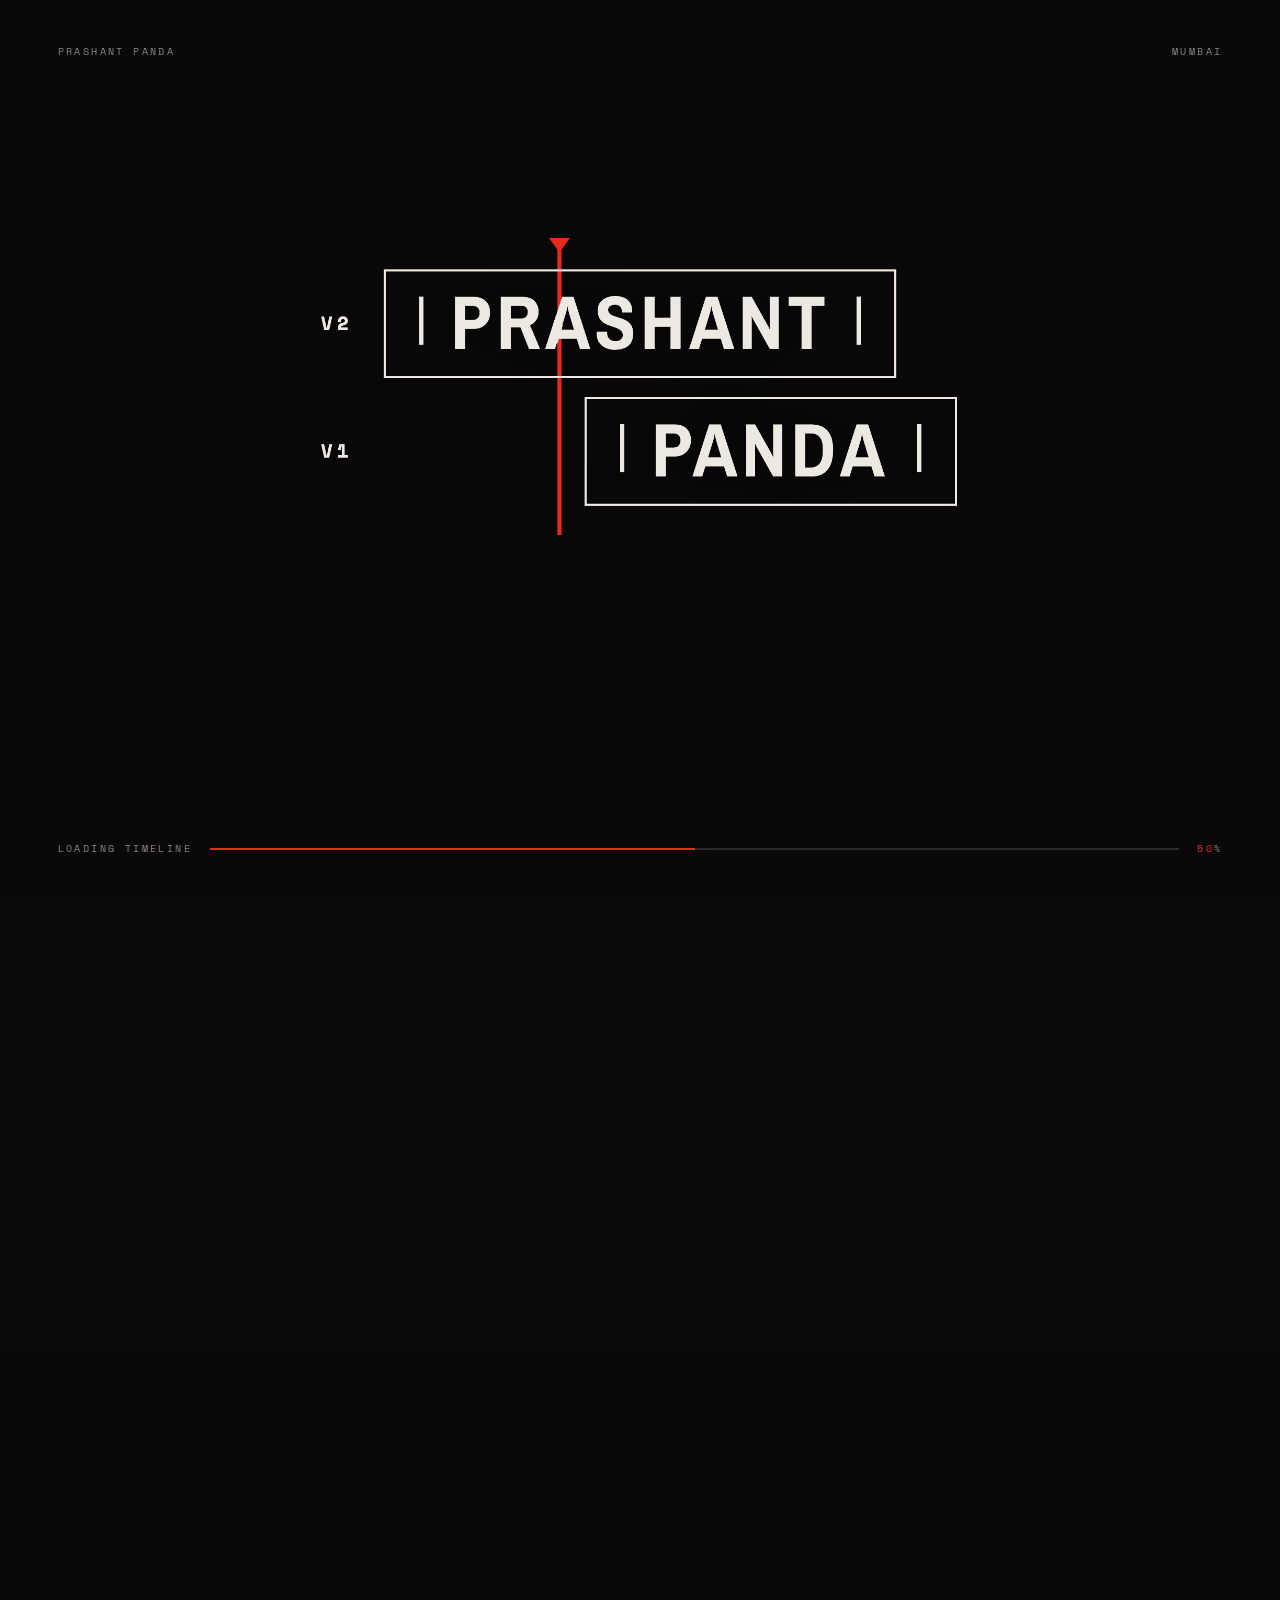
==== commit af231d4d: "Poster wall with verified trailers, and the Chupa Chups case study POSTERS - TMDB is unreachable fro" ====
--- a/index.html
+++ b/index.html
@@ -16,7 +16,7 @@
 <link rel="preconnect" href="https://fonts.googleapis.com" />
 <link rel="preconnect" href="https://fonts.gstatic.com" crossorigin />
 <link href="https://fonts.googleapis.com/css2?family=Archivo:wdth,wght@62..125,100..900&family=Space+Mono:wght@400;700&display=swap" rel="stylesheet" />
-<link rel="stylesheet" href="styles.css?v=16" />
+<link rel="stylesheet" href="styles.css?v=17" />
 </head>
 <body class="opening" data-page="home" data-tc="625">
 
@@ -295,6 +295,6 @@
   </div>
 </div>
 
-<script src="script.js?v=19"></script>
+<script src="script.js?v=20"></script>
 </body>
 </html>
--- a/styles.css
+++ b/styles.css
@@ -1126,26 +1126,91 @@
   line-height:1.5; color:var(--mut); }
 @media (max-width:640px){ .proc__step{ grid-template-columns:40px minmax(0,1fr); } }
 
-/* ---------- recognitions: the case-study frame ---------- */
-.recog__case{
-  margin:0 var(--pad) clamp(24px,4vh,44px);
-  display:grid; grid-template-columns:minmax(0,1.1fr) minmax(0,1fr);
+/* ---------- poster wall (associate credits + film songs) ---------- */
+.posters{
+  margin-top:clamp(18px,2.6vh,28px);
+  display:grid; grid-template-columns:repeat(auto-fill,minmax(150px,1fr));
+  gap:clamp(14px,1.8vw,26px);
+}
+.poster{
+  background:none; border:0; padding:0; text-align:left; font-family:inherit;
+  display:flex; flex-direction:column; gap:10px; cursor:var(--cur);
+}
+@media (max-width:900px){ .poster{ cursor:pointer; } }
+.poster__frame{
+  position:relative; display:block; aspect-ratio:2/3; overflow:hidden;
+  background:var(--bg-2); border:1px solid var(--line);
+}
+.poster__frame img{
+  width:100%; height:100%; object-fit:cover;
+  filter:grayscale(.55) brightness(.86);
+  transition:filter .5s var(--ease), transform .8s var(--ease);
+}
+.poster:hover .poster__frame img{ filter:none; transform:scale(1.04); }
+/* films with no verified artwork keep the slot without faking a poster */
+.poster--noart .poster__frame{
+  background:
+    repeating-linear-gradient(135deg, rgba(242,239,230,.05) 0 8px, transparent 8px 16px);
+}
+.poster__chip{
+  position:absolute; left:8px; bottom:8px; z-index:2;
+  font-family:var(--mono); font-size:8.5px; letter-spacing:.14em;
+  color:var(--bone); background:rgba(10,8,9,.78); border:1px solid var(--line);
+  border-radius:999px; padding:4px 9px; transition:.3s var(--ease);
+}
+.poster__chip i{ color:var(--red); font-style:normal; }
+.poster:hover .poster__chip{ background:var(--red); border-color:var(--red); }
+.poster:hover .poster__chip i{ color:var(--bone); }
+.poster__cap b{
+  display:block; font-stretch:110%; font-weight:800; text-transform:uppercase;
+  font-size:11.5px; letter-spacing:.01em; color:var(--bone); line-height:1.2;
+}
+.poster__cap span{
+  display:block; margin-top:3px; font-family:var(--mono); font-size:9px;
+  letter-spacing:.16em; color:var(--mut-2);
+}
+
+/* ---------- recognitions: the case study ---------- */
+.case{
+  margin:0 var(--pad) clamp(26px,4vh,46px);
+  display:grid; grid-template-columns:minmax(0,.85fr) minmax(0,1.15fr);
   gap:1px; background:var(--line); border:1px solid var(--line);
 }
-.recog__case > *{ background:var(--ink); }
-.recog__poster{ position:relative; overflow:hidden; aspect-ratio:16/9; }
-.recog__poster img{ width:100%; height:100%; object-fit:cover; }
-.recog__study{ padding:clamp(20px,2.6vw,34px); display:flex; flex-direction:column; gap:12px; }
-.recog__study h4{
+.case > *{ background:var(--ink); }
+.case__poster{ position:relative; overflow:hidden; }
+.case__poster img{ width:100%; height:100%; object-fit:cover; min-height:100%;
+  filter:grayscale(.4) brightness(.9); }
+.case__badge{
+  position:absolute; top:12px; left:12px;
+  font-family:var(--mono); font-size:9px; letter-spacing:.2em; color:var(--bone);
+  background:rgba(10,8,9,.7); border:1px solid var(--line);
+  border-radius:999px; padding:5px 11px;
+}
+.case__body{ padding:clamp(22px,2.8vw,38px); display:flex; flex-direction:column; }
+.case__title{
   font-stretch:125%; font-weight:900; text-transform:uppercase; line-height:1;
-  font-size:clamp(17px,1.9vw,30px); color:var(--bone);
-}
-.recog__study p{ font-size:clamp(13px,1vw,15px); line-height:1.5; color:var(--mut); max-width:46ch; }
-.recog__study .pending{
-  font-family:var(--mono); font-size:9.5px; letter-spacing:.18em;
-  text-transform:uppercase; color:var(--mut-2);
-}
-@media (max-width:760px){ .recog__case{ grid-template-columns:1fr; } }
+  font-size:clamp(19px,2.2vw,34px); color:var(--bone);
+}
+.case__meta{
+  margin-top:8px; font-family:var(--mono); font-size:9.5px;
+  letter-spacing:.14em; color:var(--mut-2);
+}
+.case__row{
+  display:grid; grid-template-columns:92px minmax(0,1fr); gap:14px;
+  padding:clamp(14px,1.8vh,20px) 0; border-bottom:1px solid var(--line);
+}
+.case__row:first-of-type{ margin-top:clamp(16px,2.2vh,24px); border-top:1px solid var(--line); }
+.case__k{ font-family:var(--mono); font-size:9.5px; letter-spacing:.18em; color:var(--red); }
+.case__row p{ font-size:clamp(13px,1vw,15px); line-height:1.55; color:var(--mut); max-width:52ch; }
+.case__sample{
+  margin-top:auto; padding-top:clamp(14px,2vh,20px);
+  font-family:var(--mono); font-size:9px; letter-spacing:.2em; color:var(--mut-2);
+}
+@media (max-width:820px){
+  .case{ grid-template-columns:1fr; }
+  .case__poster{ aspect-ratio:16/9; }
+  .case__row{ grid-template-columns:1fr; gap:6px; }
+}
 
 /* ---------- directors page ---------- */
 .dirs__thought{
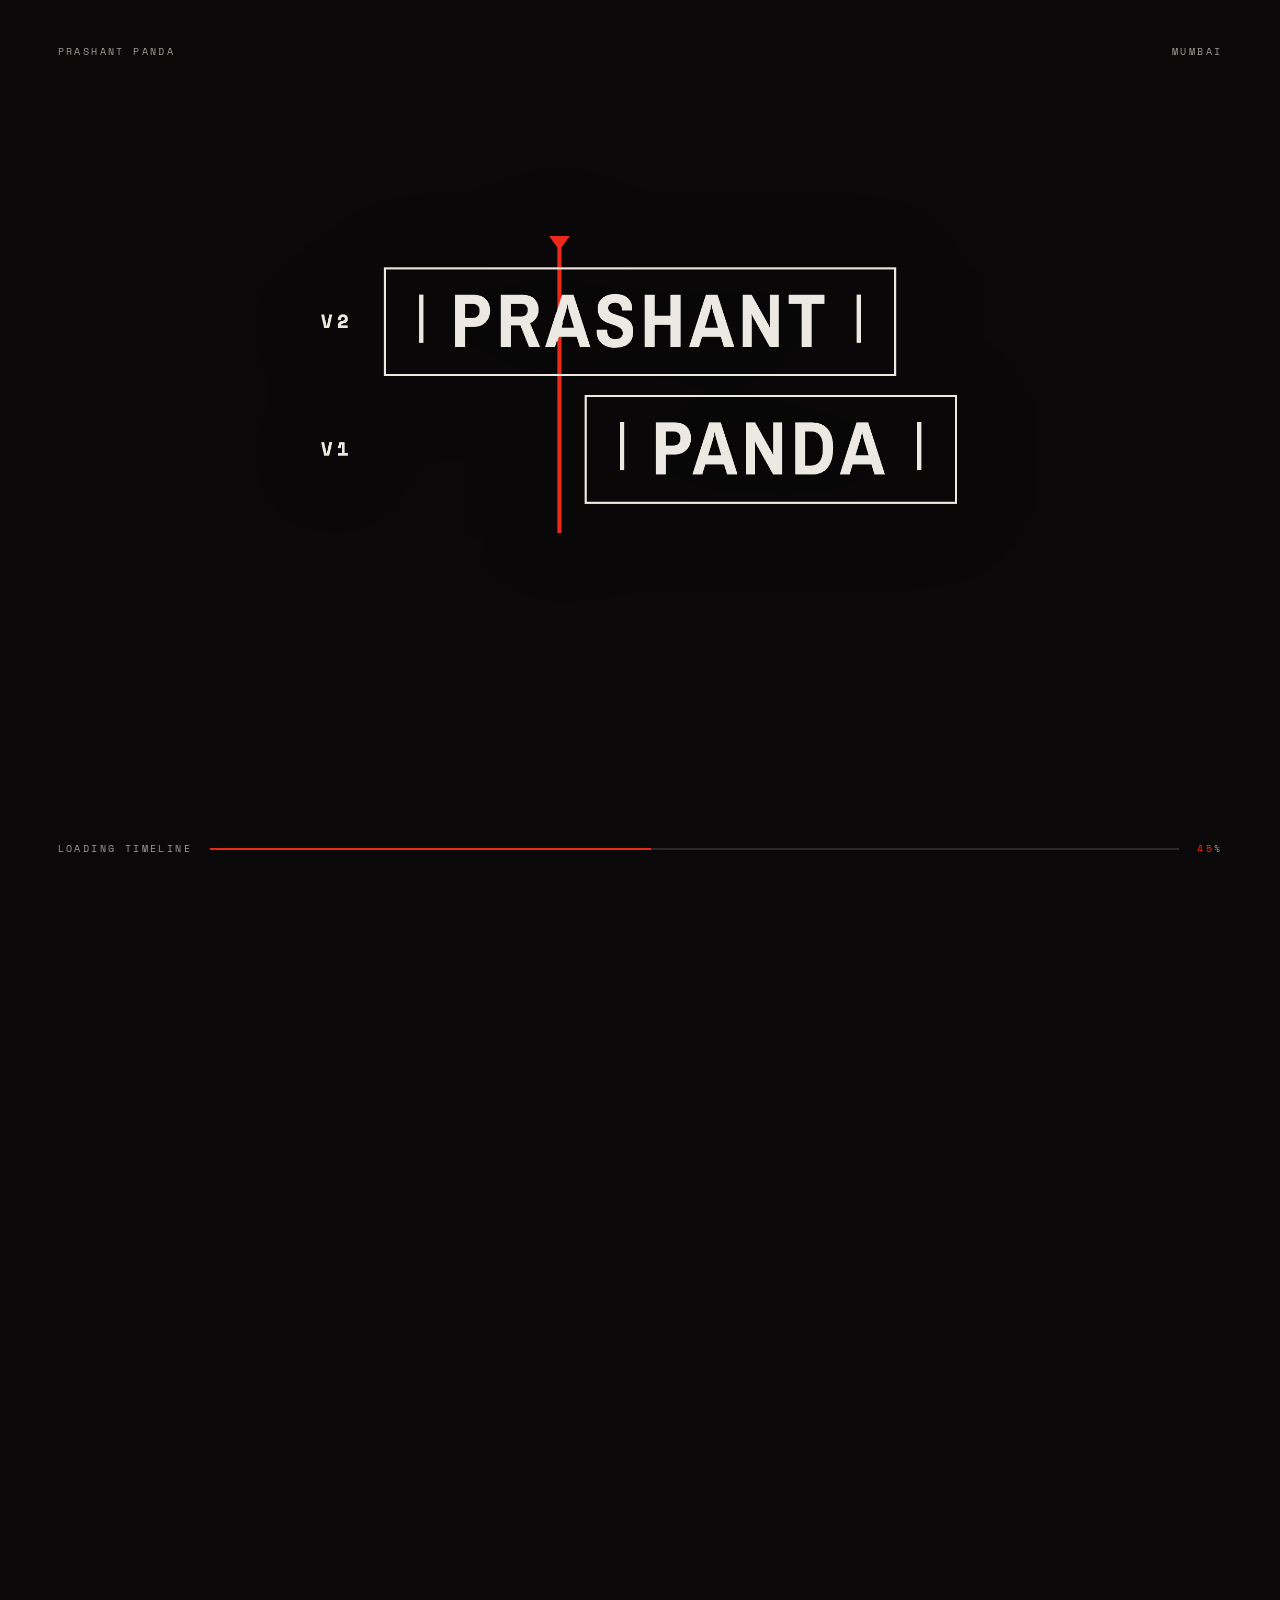
==== commit 87f1bbfd: "Vimeo refresh: five new commercials, directors list completed; site cleanup - Commercials follow Pra" ====
--- a/index.html
+++ b/index.html
@@ -4,11 +4,11 @@
 <meta charset="UTF-8" />
 <meta name="viewport" content="width=device-width, initial-scale=1.0" />
 <title>PRASHANT PANDA - Film Editor &amp; Creative Producer, Mumbai</title>
-<meta name="description" content="Prashant Panda - film editor and creative producer, Mumbai. Films, series, advertising and music videos. From offline edit to final delivery. Press play." />
+<meta name="description" content="Prashant Panda - film editor and creative producer, Mumbai. Films, series, advertising and music videos. From first cut to final delivery." />
 <meta name="theme-color" content="#0a0809" />
 
 <meta property="og:title" content="PRASHANT PANDA - Film Editor &amp; Creative Producer, Mumbai" />
-<meta property="og:description" content="Films · Series · Advertising · Music Videos. From offline edit to final delivery." />
+<meta property="og:description" content="Films · Series · Advertising · Music Videos. From first cut to final delivery." />
 <meta property="og:type" content="website" />
 <meta property="og:image" content="assets/img/brand/pp-endslate-dark.png?v=3" />
 
@@ -16,19 +16,12 @@
 <link rel="preconnect" href="https://fonts.googleapis.com" />
 <link rel="preconnect" href="https://fonts.gstatic.com" crossorigin />
 <link href="https://fonts.googleapis.com/css2?family=Archivo:wdth,wght@62..125,100..900&family=Space+Mono:wght@400;700&display=swap" rel="stylesheet" />
-<link rel="stylesheet" href="styles.css?v=17" />
+<link rel="stylesheet" href="styles.css?v=18" />
 </head>
-<body class="opening" data-page="home" data-tc="625">
-
-<!-- ======== FILM GRAIN + VIGNETTE ======== -->
+<body class="opening" data-page="home">
+
 <div class="grain" aria-hidden="true"></div>
 <div class="vignette" aria-hidden="true"></div>
-
-<!-- ======== HUD (scroll timecode) ======== -->
-<div class="hud" aria-hidden="true">
-  <span class="hud__l">P/P - EDIT · FILM · STORY</span>
-  <span class="hud__r">TC <b id="tc">00:00:00:00</b> / 25FPS</span>
-</div>
 
 <!-- ======== OPENING VEIL (home only) - the mark assembles above it ======== -->
 <div class="loader" id="loader" aria-hidden="true">
@@ -43,8 +36,8 @@
 <!-- ======== TITLE SEQUENCE (home only) ========
      the playhead draws, PRASHANT pulls left, PANDA pulls right,
      the roles land - then the finished mark flies up and settles
-     into the nav as the top-left logo button. Same artwork in both
-     places, so the handoff is seamless. -->
+     into the nav as the top-left logo. Same artwork in both places,
+     so the handoff is seamless. -->
 <div class="titleseq" id="titleseq" aria-hidden="true">
   <div class="titleseq__mark" id="tsMark">
     <span class="lockup" role="img" aria-label="PRASHANT PANDA">
@@ -81,18 +74,18 @@
 <!-- ======== FULLSCREEN MENU ======== -->
 <div class="menu" id="menu" aria-hidden="true">
   <div class="menu__bg" aria-hidden="true">
-    <img data-menubg="reel"      src="assets/img/work/1088993725.jpg" alt="" />
-    <img data-menubg="index"     src="assets/img/work/1106434425.jpg" alt="" />
-    <img data-menubg="directors" src="assets/img/work/1073818885.jpg" alt="" />
-    <img data-menubg="editor"    src="assets/img/work/1015277896.jpg" alt="" />
-    <img data-menubg="contact"   src="assets/img/work/1106435260.jpg" alt="" />
+    <img data-menubg="reel"      data-src="assets/img/work/1088993725.jpg" alt="" />
+    <img data-menubg="index"     data-src="assets/img/work/1106434425.jpg" alt="" />
+    <img data-menubg="directors" data-src="assets/img/work/1073818885.jpg" alt="" />
+    <img data-menubg="editor"    data-src="assets/img/work/1015277896.jpg" alt="" />
+    <img data-menubg="contact"   data-src="assets/img/work/1106435260.jpg" alt="" />
   </div>
   <nav class="menu__links" aria-label="Primary">
-    <a class="now" href="/" data-bg="reel"><b>01</b><span>WHY PRASHANT</span></a>
-    <a href="/work" data-bg="index"><b>02</b><span>WORK</span></a>
-    <a href="/directors" data-bg="directors"><b>03</b><span>DIRECTORS</span></a>
-    <a href="/process" data-bg="editor"><b>04</b><span>PROCESS</span></a>
-    <a href="/contact" data-bg="contact"><b>05</b><span>LET’S COLLABORATE</span></a>
+    <a class="now" href="/" data-bg="reel"><b>01</b><span>why prashant</span></a>
+    <a href="/work" data-bg="index"><b>02</b><span>work</span></a>
+    <a href="/directors" data-bg="directors"><b>03</b><span>directors</span></a>
+    <a href="/process" data-bg="editor"><b>04</b><span>process</span></a>
+    <a href="/contact" data-bg="contact"><b>05</b><span>let&rsquo;s collaborate</span></a>
   </nav>
   <div class="menu__foot">
     <a href="https://www.instagram.com/ppcut_edit/" target="_blank" rel="noopener">@PPCUT_EDIT</a>
@@ -107,25 +100,23 @@
 <main>
 
 <!-- ======== 01 - SELECTED STORIES (the page opens on the work) ======== -->
-<section class="reel reel--first" id="reel">
-  <div class="sec-head sec-head--right reveal" id="top">
+<section class="reel" id="reel">
+  <div class="sec-head sec-head--first sec-head--left reveal" id="top">
     <h1 class="sec-title sec-title--bigS">
       <b>S</b><span class="bigS__rule" aria-hidden="true"></span><span><i>elected</i><i>tories</i></span>
     </h1>
   </div>
 
   <div class="tl reveal" id="tl">
-    <div class="tl__scroll" id="tlScroll" role="region" aria-label="Selected stories" tabindex="0">
+    <div class="tl__scroll" id="tlScroll" role="region" aria-label="Selected stories - scroll sideways" tabindex="0">
       <div class="tl__inner" id="tlInner">
         <div class="tl__ruler" id="tlRuler"></div>
-        <div class="tl__lane" id="laneV2"></div>
-        <div class="tl__lane" id="laneV1"></div>
+        <div class="tl__lane tl__lane--v" id="laneV1"><span class="tl__tag" aria-hidden="true">V1</span></div>
+        <div class="tl__lane tl__lane--a" id="laneA1"><span class="tl__tag" aria-hidden="true">A1</span></div>
+        <div class="tl__lane tl__lane--a" id="laneA2"><span class="tl__tag" aria-hidden="true">A2</span></div>
       </div>
     </div>
     <span class="tl__playhead" aria-hidden="true"></span>
-    <span class="tl__tag tl__tag--v2" aria-hidden="true">V2</span>
-    <span class="tl__tag tl__tag--v1" aria-hidden="true">V1</span>
-    <span class="tl__tc" id="tlTc" aria-hidden="true">00:00:00</span>
   </div>
 
   <p class="tl__note reveal" aria-live="polite">
@@ -133,73 +124,72 @@
   </p>
 
   <div class="reel__more reveal">
-    <a href="/work" class="reel__more-link"><span>ALL WORK</span><i>&#8594;</i></a>
+    <a href="/work" class="reel__more-link"><span>all work</span><i>&#8594;</i></a>
   </div>
 </section>
 
 <!-- ======== 02 - WHY PRASHANT ========
      A storyboard pinned to a production board: each frame is one
-     reason and a still from the work it comes out of. Frame 01 runs
-     wide as the establishing panel. -->
+     reason and a still from the work it comes out of. -->
 <section class="why" id="why">
-  <div class="sec-head sec-head--right reveal">
-    <h2 class="sec-title sec-title--sm sec-title--red">WHY&nbsp;PRASHANT</h2>
-  </div>
-
-  <p class="why__lede reveal">I help directors find the story, rhythm and emotion in the footage.<span>&ldquo;Every frame has a purpose. Every cut has a reason.&rdquo;</span></p>
-
-  <div class="board reveal">
+  <div class="sec-head reveal">
+    <h2 class="sec-title sec-title--red">why prashant</h2>
+  </div>
+
+  <p class="lede reveal">I help directors find the story, rhythm and emotion in the footage.<small>&ldquo;Every frame has a purpose. Every cut has a reason.&rdquo;</small></p>
+
+  <div class="board board--story reveal">
     <article class="board__panel board__panel--wide">
       <span class="board__frame">
-        <img src="assets/img/work/1088993725.jpg" alt="" />
+        <img src="assets/img/work/1088993725.jpg" alt="" width="1600" height="900" decoding="async" />
         <span class="board__no">01</span>
       </span>
       <div class="board__cap">
-        <h3 class="board__title">STORY&nbsp;FIRST</h3>
+        <h3 class="board__title">Story first</h3>
         <p class="board__text">I look beyond individual shots to find the strongest story, emotional arc and rhythm within the footage.</p>
       </div>
     </article>
 
     <article class="board__panel">
       <span class="board__frame">
-        <img src="assets/img/work/867458294.jpg" alt="" loading="lazy" />
+        <img src="assets/img/work/867458294.jpg" alt="" width="1600" height="900" decoding="async" loading="lazy" />
         <span class="board__no">02</span>
       </span>
       <div class="board__cap">
-        <h3 class="board__title">YOUR&nbsp;VISION.<br/>THE&nbsp;RIGHT&nbsp;CUT.</h3>
+        <h3 class="board__title">Your vision.<br/>The right cut.</h3>
         <p class="board__text">I work closely with directors to preserve the intent of the film while finding opportunities to make the story stronger.</p>
       </div>
     </article>
 
     <article class="board__panel">
       <span class="board__frame">
-        <img src="assets/img/work/1011935988.jpg" alt="" loading="lazy" />
+        <img src="assets/img/work/1011935988.jpg" alt="" width="1600" height="900" decoding="async" loading="lazy" />
         <span class="board__no">03</span>
       </span>
       <div class="board__cap">
-        <h3 class="board__title">PERFORMANCE&nbsp;MATTERS</h3>
+        <h3 class="board__title">Performance matters</h3>
         <p class="board__text">The best take isn&rsquo;t always the longest or technically perfect. I look for the moment that feels right.</p>
       </div>
     </article>
 
     <article class="board__panel">
       <span class="board__frame">
-        <img src="assets/img/work/1106434425.jpg" alt="" loading="lazy" />
+        <img src="assets/img/work/1106434425.jpg" alt="" width="1600" height="900" decoding="async" loading="lazy" />
         <span class="board__no">04</span>
       </span>
       <div class="board__cap">
-        <h3 class="board__title">FINDING&nbsp;THE&nbsp;FILM<br/>IN&nbsp;THE&nbsp;FOOTAGE</h3>
+        <h3 class="board__title">Finding the film<br/>in the footage</h3>
         <p class="board__text">Structure, pace, silence, performance and rhythm. Every cut has a reason.</p>
       </div>
     </article>
 
     <article class="board__panel">
       <span class="board__frame">
-        <img src="assets/img/work/571746432.jpg" alt="" loading="lazy" />
+        <img src="assets/img/work/571746432.jpg" alt="" width="1600" height="900" decoding="async" loading="lazy" />
         <span class="board__no">05</span>
       </span>
       <div class="board__cap">
-        <h3 class="board__title">BUILT&nbsp;FOR&nbsp;THE&nbsp;LONG&nbsp;CUT</h3>
+        <h3 class="board__title">Built for the long cut</h3>
         <p class="board__text">From the first assembly to picture lock, I stay focused when the edit gets complicated, deadlines get tight and the story needs another look.</p>
       </div>
     </article>
@@ -208,22 +198,22 @@
          holding the slots until the new write-up arrives -->
     <article class="board__panel">
       <span class="board__frame">
-        <img src="assets/img/work/1179531910.jpg" alt="" loading="lazy" />
+        <img src="assets/img/work/1179531910.jpg" alt="" width="1600" height="900" decoding="async" loading="lazy" />
         <span class="board__no">06</span>
       </span>
       <div class="board__cap">
-        <h3 class="board__title">FROM&nbsp;FIRST&nbsp;CUT<br/>TO&nbsp;FINAL&nbsp;DELIVERY</h3>
+        <h3 class="board__title">From first cut<br/>to final delivery</h3>
         <p class="board__text">Offline, lock, online, sound, grade, delivery. The film stays with me through post, not just through the edit.</p>
       </div>
     </article>
 
     <article class="board__panel board__panel--wide">
       <span class="board__frame">
-        <img src="assets/img/work/1106435260.jpg" alt="" loading="lazy" />
+        <img src="assets/img/work/1106435260.jpg" alt="" width="1600" height="900" decoding="async" loading="lazy" />
         <span class="board__no">07</span>
       </span>
       <div class="board__cap">
-        <h3 class="board__title">EVERY&nbsp;GENRE&nbsp;IS&nbsp;A&nbsp;RHYTHM&nbsp;PROBLEM</h3>
+        <h3 class="board__title">Every genre is a rhythm problem</h3>
         <p class="board__text">Comedy timing and emotional timing are the same craft applied differently. Humour, storytelling, stylised work, all of it comes down to when you cut.</p>
       </div>
     </article>
@@ -232,23 +222,23 @@
 
 <!-- ======== 03 - UPCOMING FILM ======== -->
 <section class="upnext" id="upcoming">
-  <div class="sec-head sec-head--right reveal">
-    <h2 class="sec-title sec-title--sm">UPCOMING&nbsp;FILM</h2>
+  <div class="sec-head reveal">
+    <h2 class="sec-title">upcoming film</h2>
   </div>
   <div class="upnext__frame reveal">
-    <img src="assets/img/films/rotten-apple.jpg" alt="Rotten Apple - edit timeline" loading="lazy" />
-    <span class="upnext__badge">IN&nbsp;THE&nbsp;WORKS</span>
+    <img src="assets/img/films/rotten-apple.jpg" alt="Rotten Apple - the edit timeline" width="1600" height="900" decoding="async" loading="lazy" />
+    <span class="upnext__badge">in the works</span>
   </div>
   <div class="upnext__cap reveal">
-    <h3 class="upnext__title">ROTTEN&nbsp;APPLE</h3>
-    <p class="upnext__meta">FEATURE&nbsp;FILM&nbsp;&nbsp;·&nbsp;&nbsp;SAGAR&nbsp;MOTION&nbsp;PICTURES&nbsp;&nbsp;·&nbsp;&nbsp;EDITOR</p>
-  </div>
-</section>
-
-<!-- ======== 04 - VICE PRESIDENT ======== -->
-<section class="vp reveal" id="vp">
-  <span class="vp__k">VICE&nbsp;PRESIDENT</span>
-  <img class="vp__logo" id="vpLogo" src="assets/img/brand/pp-vp-company.png" alt="" />
+    <h3 class="upnext__title">rotten apple</h3>
+    <p class="upnext__meta">Feature film · Sagar Motion Pictures · Editor</p>
+  </div>
+
+  <!-- ======== 04 - VICE PRESIDENT (the company mark drops in when it arrives) ======== -->
+  <div class="vp reveal" id="vp">
+    <h3 class="vp__title">vice president</h3>
+    <img class="vp__logo" id="vpLogo" src="assets/img/brand/pp-vp-company.png" alt="" />
+  </div>
 </section>
 
 <!-- ======== MINI FOOT ======== -->
@@ -266,8 +256,7 @@
 
 </main>
 
-<!-- ======== DIRECTORS PANEL (home) ========
-     Bottom-left handle opens the list as a collapsible drawer. -->
+<!-- ======== DIRECTORS PANEL (home) - bottom-left handle opens the list as a drawer ======== -->
 <button class="dirtab" id="dirTab" aria-expanded="false" aria-controls="dirPanel">
   <i>[&#9679;]</i>&nbsp;I&rsquo;VE&nbsp;WORKED&nbsp;WITH
 </button>
@@ -295,6 +284,6 @@
   </div>
 </div>
 
-<script src="script.js?v=20"></script>
+<script src="script.js?v=21"></script>
 </body>
 </html>
--- a/styles.css
+++ b/styles.css
@@ -1,8 +1,8 @@
 /* ============================================================
-   PRASHANT PANDA - V4 · THE SCREENING ROOM
-   film-first · near-black / bone / record red
-   Archivo Expanded (all caps, 900) + Space Mono - no serifs
-   wordmark: PAND▲ - the play-triangle stands in for the last A
+   PRASHANT PANDA - V5 · THE SCREENING ROOM
+   near-black / bone / record red · Archivo (expanded, 900) + Space Mono
+   One type scale, one spacing scale, one board. Everything below
+   uses the tokens in :root - change them there, not in components.
    ============================================================ */
 
 :root{
@@ -10,19 +10,34 @@
   --bg-2:     #131011;
   --ink:      #0f0d0d;
   --bone:     #f2efe6;
-  --bone-dim: #ddd9cd;
+  --bone-dim: #d9d5c9;
   --red:      #e8291c;
   --red-deep: #c01414;
-  --mut:      rgba(242,239,230,.55);
-  --mut-2:    rgba(242,239,230,.32);
+  --mut:      rgba(242,239,230,.64);
+  --mut-2:    rgba(242,239,230,.44);
   --line:     rgba(242,239,230,.14);
-  --line-ink: rgba(15,13,13,.16);
+  --line-2:   rgba(242,239,230,.08);
+  --line-solid:#2f2d2b;   /* --line flattened onto ink, for shadows that overlap */
 
   --sans: 'Archivo', system-ui, sans-serif;
   --mono: 'Space Mono', ui-monospace, monospace;
-
-  --pad: clamp(20px, 4.5vw, 84px);
   --ease: cubic-bezier(.19,1,.22,1);
+
+  /* spacing scale */
+  --pad:   clamp(20px, 4.5vw, 84px);     /* page gutter */
+  --gap:   clamp(14px, 1.6vw, 24px);     /* grid gap */
+  --sec:   clamp(84px, 12vh, 150px);     /* section top */
+  --head:  clamp(26px, 4vh, 48px);       /* head -> content */
+  --shelf: clamp(56px, 8vh, 104px);      /* between shelves inside a section */
+
+  /* type scale */
+  --t-xl:   clamp(40px, 6.4vw, 96px);    /* page openers */
+  --t-l:    clamp(30px, 4.4vw, 66px);    /* section titles */
+  --t-m:    clamp(22px, 2.6vw, 38px);    /* shelf titles, rows, links */
+  --t-lede: clamp(18px, 1.7vw, 26px);
+  --t-body: clamp(15px, 1.1vw, 17px);
+  --t-card: clamp(14px, 1.1vw, 16px);
+  --t-micro:10px;
 
   /* NLE arrow - condensed ink pointer, hairline bone edge */
   --cur: url("data:image/svg+xml,%3Csvg xmlns='http://www.w3.org/2000/svg' width='24' height='24' viewBox='0 0 24 24'%3E%3Cpath d='M5 1.5L5 17.2 8.1 14 10.1 18.8 12.6 17.7 10.5 13 13.6 13Z' fill='%230f0d0d' stroke='%23f2efe6' stroke-width='1.1' stroke-linejoin='round'/%3E%3C/svg%3E") 5 1, default;
@@ -33,41 +48,38 @@
 @media (prefers-reduced-motion: reduce){ html{ scroll-behavior:auto; } }
 
 body{
-  background:var(--bg);
-  color:var(--bone);
-  font-family:var(--sans);
-  line-height:1.5;
-  overflow-x:hidden;
-  -webkit-font-smoothing:antialiased;
-  text-rendering:optimizeLegibility;
+  background:var(--bg); color:var(--bone);
+  font-family:var(--sans); font-size:var(--t-body); line-height:1.5;
+  overflow-x:hidden; -webkit-font-smoothing:antialiased; text-rendering:optimizeLegibility;
   cursor:var(--cur);
 }
-@media (max-width:900px){ body{ cursor:auto; } }
-
 a{ color:inherit; text-decoration:none; cursor:var(--cur); }
-@media (max-width:900px){ a{ cursor:auto; } }
-button{ font-family:inherit; color:inherit; }
-img{ display:block; }
+button{ font-family:inherit; color:inherit; cursor:var(--cur); }
+img{ display:block; max-width:100%; }
 ::selection{ background:var(--red); color:var(--bone); }
-
-/* display voice - expanded grotesque, caps */
-.disp{ font-family:var(--sans); font-stretch:125%; font-weight:900;
-  text-transform:uppercase; letter-spacing:-.015em; line-height:.86; }
-
-/* the play triangle - brand mark (▲ stands in for the A) */
-.tri-i{
-  display:inline-block; width:.66em; height:.6em;
-  background:var(--red); vertical-align:0;
-  clip-path:polygon(50% 0, 100% 100%, 0 100%);
-  margin:0 .02em;
-}
-
-/* ---------- film grain + vignette ---------- */
+@media (max-width:900px){ body, a, button, [role="button"]{ cursor:auto; } }
+
+/* the display voice - expanded grotesque, heavy */
+.sec-title, .subhead__title, .card__title, .board__title, .dir__name, .frow__word,
+.menu__links a span, .proc__title, .case__title, .upnext__title, .vp__title, .reel__more-link{
+  font-family:var(--sans); font-stretch:125%; font-weight:900;
+  letter-spacing:-.015em; line-height:.9;
+}
+/* the label voice - mono, tracked, small; used for chips, tags and captions */
+.micro, .nav__link, .nav__burger-label, .menu__links b, .menu__foot, .loader__row,
+.tl__tag, .tclip__name-brand, .chip, .board__no, .board__brand, .poster__year,
+.case__meta, .case__k, .award__cap, .frow__k, .foot__bar, .player__now, .player__title,
+.player__close, .player__nav, .player__count, .player__ext, .proc__no, .dirtab,
+.dirpanel__list li span, .tl__note b, .dirchip, .upnext__meta, .upnext__badge, .foot__avail{
+  font-family:var(--mono); font-size:var(--t-micro); letter-spacing:.18em; text-transform:uppercase;
+}
+
+/* ---------- film grain ---------- */
 .grain{
   position:fixed; inset:-50%; z-index:9000; pointer-events:none;
-  opacity:.05; mix-blend-mode:overlay;
+  opacity:.045; mix-blend-mode:overlay; will-change:transform;
   background-image:url("data:image/svg+xml,%3Csvg xmlns='http://www.w3.org/2000/svg' width='140' height='140'%3E%3Cfilter id='n'%3E%3CfeTurbulence type='fractalNoise' baseFrequency='0.85' numOctaves='3' stitchTiles='stitch'/%3E%3C/filter%3E%3Crect width='100%25' height='100%25' filter='url(%23n)'/%3E%3C/svg%3E");
-  animation:grain 6s steps(6) infinite;
+  animation:grain 7s steps(7) infinite;
 }
 @keyframes grain{
   0%{transform:translate(0,0)} 20%{transform:translate(-6%,3%)}
@@ -76,24 +88,12 @@
 }
 .vignette{
   position:fixed; inset:0; z-index:8999; pointer-events:none;
-  background:radial-gradient(120% 120% at 50% 42%, transparent 55%, rgba(0,0,0,.5) 100%);
-}
-
-/* ---------- HUD (scroll timecode) ---------- */
-.hud{
-  position:fixed; left:var(--pad); right:var(--pad); bottom:16px; z-index:300;
-  display:flex; justify-content:space-between; pointer-events:none;
-  mix-blend-mode:difference; color:#fff;
-  font-family:var(--mono); font-size:9.5px; letter-spacing:.2em;
-}
-.hud b{ font-weight:400; }
-@media (max-width:900px){ .hud{ display:none; } }
-
-/* ============================================================
-   PRELOADER
-   ============================================================ */
-/* the veil sits UNDER the hero mark (which is lifted while closed) so the
-   lockup assembles on black and the site opens out from behind it */
+  background:radial-gradient(130% 130% at 50% 40%, transparent 62%, rgba(0,0,0,.34) 100%);
+}
+
+/* ============================================================
+   OPENING VEIL - sits under the title-sequence mark
+   ============================================================ */
 .loader{
   position:fixed; inset:0; z-index:9600; background:var(--bg);
   display:flex; flex-direction:column; justify-content:space-between;
@@ -101,182 +101,32 @@
   transition:opacity .6s var(--ease), visibility .6s;
 }
 .loader.done{ opacity:0; visibility:hidden; }
-.loader__row{ display:flex; justify-content:space-between;
-  font-family:var(--mono); font-size:10px; letter-spacing:.24em; color:var(--mut); }
-@keyframes blink{ 50%{ opacity:0; } }
+.loader__row{ display:flex; justify-content:space-between; color:var(--mut); letter-spacing:.24em; }
 .loader__row--bottom{ display:grid; grid-template-columns:auto 1fr auto; gap:18px; align-items:center; }
 .loader__bar{ position:relative; height:2px; background:var(--line); overflow:hidden; }
-.loader__bar i{ position:absolute; inset:0; width:0%; background:var(--red);
-  box-shadow:0 0 14px rgba(232,41,28,.5); }
+.loader__bar i{ position:absolute; inset:0; width:0%; background:var(--red); box-shadow:0 0 14px rgba(232,41,28,.5); }
 .loader__row--bottom b{ color:var(--red); font-weight:400; }
-
-/* ============================================================
-   NAV
-   ============================================================ */
-.nav{
-  position:fixed; top:0; left:0; right:0; z-index:9450;
-  display:flex; align-items:center; justify-content:space-between;
-  padding:16px var(--pad);
-  transition:background .4s, backdrop-filter .4s, border-color .4s;
-  border-bottom:1px solid transparent;
-}
-.nav.solid{ background:rgba(10,8,9,.72); backdrop-filter:blur(12px) saturate(1.1);
-  border-bottom:1px solid var(--line); }
-body.menu-open .nav{ background:transparent; backdrop-filter:none; border-color:transparent; }
-.nav__brand{
-  font-stretch:125%; font-weight:900; font-size:15px; letter-spacing:.04em;
-  text-transform:uppercase; line-height:1; display:block;
-}
-/* the stacked lockup - same artwork the title sequence assembles,
-   so the mark can fly straight into this box and hand over */
-.nav__brand img{ display:block; height:clamp(44px,5.4vw,68px); width:auto; }
-@media (max-width:640px){ .nav__brand img{ height:36px; } }
-/* on home the nav mark stays hidden until the flying mark lands on it */
-body[data-page="home"]:not(.opened) .nav__brand img{ opacity:0; }
-.nav__right{ display:flex; align-items:center; gap:28px; }
-.nav__link{ font-family:var(--mono); font-size:10.5px; letter-spacing:.18em;
-  color:var(--mut); transition:color .25s; position:relative; }
-.nav__link::after{ content:''; position:absolute; left:0; bottom:-5px; width:0; height:1px;
-  background:var(--red); transition:width .3s var(--ease); }
-.nav__link:hover{ color:var(--bone); }
-.nav__link:hover::after{ width:100%; }
-.nav__burger{
-  display:flex; align-items:center; gap:10px; background:none; border:0;
-  color:var(--bone); cursor:var(--cur);
-}
-@media (max-width:900px){ .nav__burger{ cursor:pointer; } }
-.nav__burger-label{ font-family:var(--mono); font-size:10.5px; letter-spacing:.18em; }
-.nav__burger-lines{ position:relative; width:26px; height:12px; display:block; }
-.nav__burger-lines span{ position:absolute; left:0; width:100%; height:2px; background:var(--bone);
-  transition:.3s var(--ease); }
-.nav__burger-lines span:nth-child(1){ top:1px; }
-.nav__burger-lines span:nth-child(2){ bottom:1px; }
-.nav__burger.open .nav__burger-lines span:nth-child(1){ top:5px; transform:rotate(45deg); }
-.nav__burger.open .nav__burger-lines span:nth-child(2){ bottom:5px; transform:rotate(-45deg); }
-@media (max-width:640px){ .nav__link{ display:none; } }
-
-/* ============================================================
-   FULLSCREEN MENU (six rows)
-   ============================================================ */
-.menu{
-  position:fixed; inset:0; z-index:9400; background:var(--bg);
-  display:flex; flex-direction:column; justify-content:center;
-  opacity:0; visibility:hidden; transition:opacity .5s var(--ease), visibility .5s;
-}
-.menu.open{ opacity:1; visibility:visible; }
-.menu__bg{ position:absolute; inset:0; overflow:hidden; }
-.menu__bg img{
-  position:absolute; inset:0; width:100%; height:100%; object-fit:cover;
-  opacity:0; transition:opacity .6s var(--ease);
-  filter:grayscale(.55) brightness(.3) contrast(1.05);
-}
-.menu__bg img.show{ opacity:1; }
-.menu__links{ position:relative; z-index:2; display:flex; flex-direction:column;
-  padding:0 var(--pad); }
-.menu__links a{
-  display:grid; grid-template-columns:56px 1fr auto; align-items:baseline; gap:18px;
-  padding:clamp(9px,1.7vh,18px) 0; border-top:1px solid var(--line);
-}
-.menu__links a:last-child{ border-bottom:1px solid var(--line); }
-.menu__links b{ font-family:var(--mono); font-size:11px; font-weight:400; color:var(--red); }
-.menu__links span{
-  font-stretch:125%; font-weight:900; text-transform:uppercase; letter-spacing:-.01em;
-  line-height:.9; font-size:clamp(30px, min(7.4vw, 6.4vh), 76px);
-  transition:transform .4s var(--ease), color .4s;
-}
-.menu__links small{ font-family:var(--mono); font-size:10px; letter-spacing:.18em; color:var(--mut-2); }
-.menu__links a:hover span{ transform:translateX(16px); color:var(--red); }
-.menu__links a.now span{ color:var(--red); }
-.menu__links a.now small::after{ content:' · NOW SHOWING'; color:var(--red); }
-.menu__foot{
-  position:absolute; left:0; right:0; bottom:0; z-index:2;
-  display:flex; justify-content:space-between; align-items:center; gap:20px; flex-wrap:wrap;
-  padding:20px var(--pad); border-top:1px solid var(--line);
-  font-family:var(--mono); font-size:10px; letter-spacing:.16em; color:var(--mut);
-}
-.menu__foot a{ transition:color .25s; }
-.menu__foot a:hover{ color:var(--bone); }
-.menu__foot-right{ display:flex; gap:22px; }
-
-/* ============================================================
-   FRAME TICKS / KICKERS / SECTION HEADS
-   ============================================================ */
-.frametick{ position:absolute; z-index:3; font-family:var(--mono); font-size:10px;
-  letter-spacing:.18em; color:rgba(242,239,230,.42); }
-.frametick--tl{ top:clamp(78px,11vh,104px); left:var(--pad); }
-.frametick--tr{ top:clamp(78px,11vh,104px); right:var(--pad); }
-.frametick--bl{ bottom:44px; left:var(--pad); }
-.frametick--br{ bottom:44px; right:var(--pad); }
-@media (max-width:900px){ .frametick--tr, .frametick--bl{ display:none; } }
-
-.kicker{ display:inline-flex; align-items:center; gap:10px; font-family:var(--mono);
-  font-size:11px; letter-spacing:.2em; text-transform:uppercase; color:var(--mut); }
-.kicker i{ color:var(--red); font-style:normal; }
-.kicker--ink{ color:rgba(15,13,13,.55); }
-.kicker--ink i{ color:var(--red-deep); }
-
-.sec-head{
-  display:grid; grid-template-columns:1fr auto; align-items:end; gap:14px 20px;
-  padding:clamp(90px,14vh,170px) var(--pad) clamp(40px,7vh,80px);
-}
-.sec-head .kicker{ grid-column:1/-1; }
-.sec-title{
-  font-stretch:125%; font-weight:900; text-transform:uppercase;
-  letter-spacing:-.015em; line-height:.85;
-  font-size:clamp(44px,7.5vw,120px); margin-top:16px;
-}
-.sec-title--sm{ font-size:clamp(32px,5vw,76px); }
-/* the title crosses to the right edge; the kicker stays left */
-.sec-head--right .sec-title{ grid-column:1/-1; text-align:right; }
-.subhead--right .subhead__title{ grid-column:1/-1; text-align:right; }
-.sec-meta{ font-family:var(--mono); font-size:10px; letter-spacing:.18em;
-  color:var(--mut-2); text-align:right; line-height:1.9; }
-
-/* drop-cap title - the initial stays at full display size, the rest
-   drops to roughly half and sits on the same baseline */
-.sec-title--drop{ text-transform:none; }
-.sec-title--drop b{ font:inherit; }
-.sec-title--drop i{
-  font:inherit; font-style:normal; font-size:.52em;
-  letter-spacing:.005em; padding-left:.02em;
-}
-
-
-/* ============================================================
-   HERO
-   ============================================================ */
+@keyframes blink{ 50%{ opacity:0; } }
+
 /* ============================================================
    TITLE SEQUENCE - the home opening. Rides above the veil so the
    mark builds on black, then flies into the nav's logo slot.
+   Assembled is the DEFAULT state; body.opening holds the pieces
+   apart, and removing it plays the sequence via the delays.
    ============================================================ */
 .titleseq{
   position:fixed; inset:0; z-index:9650; pointer-events:none;
   display:flex; flex-direction:column; align-items:center; justify-content:center;
   padding:var(--pad);
-}
-.titleseq__mark{
-  width:min(80vw,680px);
-  transition:transform 1.4s var(--ease);
-  transform-origin:50% 50%; will-change:transform;
-}
-.titleseq__meta{
-  width:min(92vw,1160px); text-align:center;
-  transition:opacity .5s var(--ease);
-}
+  transition:opacity .35s var(--ease), visibility .35s;
+}
+body.opened .titleseq{ opacity:0; visibility:hidden; }
+.titleseq__mark{ width:min(80vw,680px); transition:transform 1.4s var(--ease); transform-origin:50% 50%; will-change:transform; }
+.titleseq__meta{ width:min(92vw,1160px); text-align:center; transition:opacity .5s var(--ease); }
 body.settling .titleseq__meta{ opacity:0; }
-/* once the mark has landed the overlay is done - the nav owns the logo.
-   The fade also covers the skip, where there is no flight to watch. */
-.titleseq{ transition:opacity .35s var(--ease), visibility .35s; }
-body.opened .titleseq{ opacity:0; visibility:hidden; }
-
-/* ---------- the lockup, in three tracks ----------
-   scrub / PRASHANT / PANDA are full-canvas slices of the brand
-   artwork, so stacked at rest they rebuild it pixel for pixel.
-   Assembled is the DEFAULT state; body.opening holds them apart,
-   so removing that class plays the sequence via these delays. */
+
 .lockup{
-  position:relative; display:block; margin:0 auto;
-  width:100%; aspect-ratio:1300/568;
+  position:relative; display:block; margin:0 auto; width:100%; aspect-ratio:1300/568;
   filter:drop-shadow(0 6px clamp(14px,3vw,40px) rgba(0,0,0,.55));
 }
 .lockup__lay{ position:absolute; inset:0; width:100%; height:auto; }
@@ -288,1201 +138,575 @@
 body.opening .lockup__p1{ transform:translateX(26%); opacity:0; }
 body.opening .lockup__p2{ transform:translateX(-26%); opacity:0; }
 
-.hero__films{ display:flex; align-items:center; gap:clamp(14px,2vw,26px);
-  margin-top:clamp(10px,1.8vw,24px); }
-.hero__films i{ flex:1; height:1px; background:rgba(242,239,230,.38);
-  transform:scaleX(0); transition:transform .5s var(--ease) .1s; }
+.hero__films{ display:flex; align-items:center; gap:clamp(14px,2vw,26px); margin-top:clamp(10px,1.8vw,24px); }
+.hero__films i{ flex:1; height:1px; background:rgba(242,239,230,.38); transform:scaleX(0); transition:transform .5s var(--ease) .1s; }
 .hero__films i:first-child{ transform-origin:100% 50%; }
 .hero__films i:last-child{ transform-origin:0 50%; }
 body.loaded .hero__films i{ transform:none; }
-.hero__films span{ font-weight:700; text-transform:uppercase;
-  letter-spacing:.3em; padding-left:.3em; white-space:nowrap;
-  font-size:clamp(9px,1.25vw,18px); }
-/* once the site is open: editor, then storyteller, then filmmaker */
-.hero__films-words > *{
-  display:inline-block; opacity:0; transform:translateY(.4em);
-  transition:opacity 1.1s var(--ease), transform 1.1s var(--ease);
-}
+.hero__films span{ font-weight:700; text-transform:uppercase; letter-spacing:.3em; padding-left:.3em; white-space:nowrap; font-size:clamp(9px,1.25vw,18px); }
+.hero__films-words > *{ display:inline-block; opacity:0; transform:translateY(.4em); transition:opacity 1.1s var(--ease), transform 1.1s var(--ease); }
 body.loaded .hero__films-words > *{ opacity:1; transform:none; }
 body.loaded .hero__films-words > :nth-child(1){ transition-delay:.2s; }
 body.loaded .hero__films-words > :nth-child(2){ transition-delay:.45s; }
 body.loaded .hero__films-words > :nth-child(3){ transition-delay:.7s; }
-body.loaded .hero__films-words > :nth-child(4){ transition-delay:.95s; }
-body.loaded .hero__films-words > :nth-child(5){ transition-delay:1.2s; }
-
-/* the category line lands last, under the flanked role line */
 .hero__cats{
   display:block; margin-top:clamp(9px,1.4vw,16px);
-  font-family:var(--mono); font-size:clamp(8px,.85vw,11px);
-  letter-spacing:.24em; color:var(--mut); white-space:nowrap;
+  font-family:var(--mono); font-size:clamp(8px,.85vw,11px); letter-spacing:.24em; color:var(--mut);
+  white-space:nowrap; opacity:0; transform:translateY(.4em);
+  transition:opacity 1s var(--ease), transform 1s var(--ease);
+}
+body.loaded .hero__cats{ opacity:1; transform:none; transition-delay:1.5s; }
+.hero__tag{
+  display:block; margin-top:clamp(12px,1.8vw,22px);
+  font-weight:800; text-transform:uppercase; letter-spacing:.06em;
+  font-size:clamp(13px,1.5vw,21px); color:var(--red);
   opacity:0; transform:translateY(.4em);
   transition:opacity 1s var(--ease), transform 1s var(--ease);
 }
-body.loaded .hero__cats{ opacity:1; transform:none; transition-delay:1.5s; }
-/* the tagline lands last and holds while the subtext is read */
-.hero__tag{
-  display:block; margin-top:clamp(12px,1.8vw,22px);
-  font-size:clamp(13px,1.35vw,19px); color:var(--bone-dim); font-style:italic;
-  opacity:0; transform:translateY(.4em);
-  transition:opacity 1s var(--ease), transform 1s var(--ease);
-}
 body.loaded .hero__tag{ opacity:1; transform:none; transition-delay:2.1s; }
 
-/* the reel is now the first thing on the page - clear the fixed nav.
-   It stays hidden until the title sequence has handed off. */
+/* the page stays hidden until the title sequence has handed off */
 body[data-page="home"]:not(.opened) main{ opacity:0; }
 body[data-page="home"] main{ transition:opacity .7s var(--ease); }
-
-/* ============================================================
-   MARQUEE (thin logo ticker)
-   ============================================================ */
-.marquee{ border-top:1px solid var(--line); border-bottom:1px solid var(--line);
-  overflow:hidden; padding:15px 0; background:var(--bg-2); }
-.marquee__track{ display:inline-flex; align-items:center; white-space:nowrap;
-  animation:marq 36s linear infinite; }
-.marquee__track span{
-  font-stretch:110%; font-weight:800; text-transform:uppercase;
-  font-size:clamp(16px,2.3vw,29px); letter-spacing:.04em; padding:0 26px;
-}
-.marquee__track b{ color:var(--red); font-size:11px; }
-.marquee__logo{
-  /* --k is set per logo in JS so wide wordmarks and compact marks
-     carry the same optical weight instead of the same raw height */
-  --base:clamp(16px,2vw,25px);
-  height:calc(var(--base) * var(--k, 1)); width:auto; max-width:32vw;
-  display:inline-block; vertical-align:middle;
-  margin:0 clamp(16px,2vw,30px);
-  filter:brightness(0) invert(1); opacity:.8;
-}
-.marquee__track{ animation-duration:70s; }
-@keyframes marq{ from{ transform:translateX(0) } to{ transform:translateX(-50%) } }
-
-/* ============================================================
-   01 - THE REEL (horizontal filmstrip)
-   ============================================================ */
-/* ============================================================
-   01 - THE REEL as an NLE TIMELINE
-   V2/V1 checkerboard, ruler, fixed playhead, live 25fps TC
-   ============================================================ */
-.tl{
-  position:relative; overflow:hidden;
-  border-top:1px solid var(--line); border-bottom:1px solid var(--line);
-  background:var(--bg-2);
-}
+body[data-page="home"]:not(.opened) .nav__brand img{ opacity:0; }
+
+/* ============================================================
+   NAV
+   ============================================================ */
+.nav{
+  position:fixed; top:0; left:0; right:0; z-index:9450;
+  display:flex; align-items:center; justify-content:space-between;
+  padding:16px var(--pad); border-bottom:1px solid transparent;
+  transition:background .4s, backdrop-filter .4s, border-color .4s;
+}
+.nav.solid{ background:rgba(10,8,9,.74); backdrop-filter:blur(12px) saturate(1.1); border-bottom-color:var(--line); }
+body.menu-open .nav{ background:transparent; backdrop-filter:none; border-color:transparent; }
+/* the stacked lockup - the same artwork the title sequence assembles */
+.nav__brand img{ display:block; height:clamp(44px,5.4vw,68px); width:auto; }
+.nav__right{ display:flex; align-items:center; gap:28px; }
+.nav__link{ color:var(--mut); position:relative; transition:color .25s; letter-spacing:.16em; font-size:10.5px; }
+.nav__link::after{ content:''; position:absolute; left:0; bottom:-5px; width:0; height:1px; background:var(--red); transition:width .3s var(--ease); }
+.nav__link:hover{ color:var(--bone); }
+.nav__link:hover::after{ width:100%; }
+.nav__burger{ display:flex; align-items:center; gap:10px; background:none; border:0; color:var(--bone); }
+.nav__burger-label{ letter-spacing:.16em; font-size:10.5px; }
+.nav__burger-lines{ position:relative; width:26px; height:12px; display:block; }
+.nav__burger-lines span{ position:absolute; left:0; width:100%; height:2px; background:var(--bone); transition:.3s var(--ease); }
+.nav__burger-lines span:nth-child(1){ top:1px; }
+.nav__burger-lines span:nth-child(2){ bottom:1px; }
+.nav__burger.open .nav__burger-lines span:nth-child(1){ top:5px; transform:rotate(45deg); }
+.nav__burger.open .nav__burger-lines span:nth-child(2){ bottom:5px; transform:rotate(-45deg); }
+@media (max-width:640px){ .nav__link{ display:none; } .nav__brand img{ height:40px; } }
+
+/* ============================================================
+   FULLSCREEN MENU
+   ============================================================ */
+.menu{
+  position:fixed; inset:0; z-index:9400; background:var(--bg);
+  display:flex; flex-direction:column; justify-content:center;
+  opacity:0; visibility:hidden; transition:opacity .5s var(--ease), visibility .5s;
+}
+.menu.open{ opacity:1; visibility:visible; }
+.menu__bg{ position:absolute; inset:0; overflow:hidden; }
+.menu__bg img{
+  position:absolute; inset:0; width:100%; height:100%; object-fit:cover;
+  opacity:0; transition:opacity .6s var(--ease); filter:grayscale(.4) brightness(.32) contrast(1.05);
+}
+.menu__bg img.show{ opacity:1; }
+.menu__links{ position:relative; z-index:2; display:flex; flex-direction:column; padding:0 var(--pad); }
+.menu__links a{
+  display:grid; grid-template-columns:48px 1fr; align-items:baseline; gap:18px;
+  padding:clamp(10px,1.8vh,20px) 0; border-top:1px solid var(--line);
+}
+.menu__links a:last-child{ border-bottom:1px solid var(--line); }
+.menu__links b{ font-weight:400; color:var(--red); letter-spacing:.14em; }
+.menu__links span{ font-size:clamp(30px, min(7vw, 6.2vh), 76px); transition:transform .4s var(--ease), color .4s; }
+.menu__links a:hover span, .menu__links a:focus-visible span{ transform:translateX(16px); color:var(--red); }
+.menu__links a.now span{ color:var(--red); }
+.menu__foot{
+  position:absolute; left:0; right:0; bottom:0; z-index:2;
+  display:flex; justify-content:space-between; align-items:center; gap:20px; flex-wrap:wrap;
+  padding:20px var(--pad); border-top:1px solid var(--line); color:var(--mut); letter-spacing:.16em;
+}
+.menu__foot a{ transition:color .25s; }
+.menu__foot a:hover{ color:var(--bone); }
+.menu__foot-right{ display:flex; gap:22px; }
+@media (max-width:640px){ .menu__links a{ grid-template-columns:32px 1fr; } }
+
+/* ============================================================
+   SECTION HEADS - one component, three sizes, always right-aligned
+   ============================================================ */
+.sec-head{ display:flex; justify-content:flex-end; padding:var(--sec) var(--pad) var(--head); }
+.sec-head--tight{ padding-top:var(--shelf); }
+.sec-head--first{ padding-top:clamp(120px,18vh,200px); }
+.sec-head--left{ justify-content:flex-start; }
+.sec-head--left .sec-title{ text-align:left; }
+.sec-title{ font-size:var(--t-l); text-align:right; max-width:100%; overflow-wrap:anywhere; }
+.sec-title--xl{ font-size:var(--t-xl); }
+.sec-title--m{ font-size:var(--t-m); }
+.sec-title--red{ color:var(--red); }
+.subhead{ display:flex; justify-content:flex-end; padding:var(--shelf) var(--pad) clamp(16px,2.6vh,28px); }
+.subhead__title{ font-size:var(--t-m); text-align:right; }
+.lede{
+  margin:0 var(--pad) var(--head); max-width:34ch;
+  font-size:var(--t-lede); font-weight:600; font-stretch:105%; line-height:1.28; letter-spacing:-.01em;
+  color:var(--bone);
+}
+.lede small{
+  display:block; margin-top:.7em; font-size:.62em; font-weight:500; font-stretch:100%;
+  letter-spacing:0; line-height:1.45; color:var(--mut);
+}
+.copy{ font-size:var(--t-body); line-height:1.55; color:var(--mut); max-width:52ch; }
+
+/* ============================================================
+   SELECTED STORIES - the big S title (his brief: one S two lines
+   tall, "elected" beside it on the first line, "tories" on the second)
+   ============================================================ */
+.sec-title--bigS{
+  display:flex; align-items:center; gap:.04em;
+  line-height:.86; letter-spacing:-.02em; font-size:clamp(26px,3.4vw,58px);
+}
+.sec-title--bigS b{ font-weight:900; font-size:2.05em; line-height:.78; color:var(--red); transform:translateY(.015em); }
+.bigS__rule{ align-self:stretch; width:2px; flex:0 0 2px; margin:0 .28em 0 .22em; background:var(--red); box-shadow:0 0 12px rgba(232,41,28,.45); }
+.sec-title--bigS > span:not(.bigS__rule){ display:flex; flex-direction:column; }
+.sec-title--bigS i{ font-style:normal; display:block; }
+
+/* ============================================================
+   THE TIMELINE - one video track of uniform clips, two audio
+   tracks under it, a fixed playhead and a real scrollbar
+   ============================================================ */
+.tl{ position:relative; border-top:1px solid var(--line); border-bottom:1px solid var(--line); background:var(--bg-2); }
 .tl__scroll{
-  overflow-x:auto; overflow-y:hidden; cursor:grab; outline:none;
-  /* a real, always-visible scrollbar. NOTE: do not set scrollbar-width
-     here - the standard property wins over ::-webkit- in Chrome 121+ and
-     hands the strip back to macOS overlay bars, which vanish at rest. */
-  padding-bottom:14px;
+  overflow-x:auto; overflow-y:hidden; cursor:grab; outline:none; padding-bottom:14px;
+  /* an always-visible scrollbar. NOTE: never set scrollbar-width here - the
+     standard property beats ::-webkit- in Chrome 121+ and hands the strip
+     back to macOS overlay bars that vanish at rest. */
 }
 .tl__scroll::-webkit-scrollbar{ height:8px; }
-.tl__scroll::-webkit-scrollbar-track{
-  background:rgba(242,239,230,.08); border-radius:99px;
-}
-.tl__scroll::-webkit-scrollbar-thumb{
-  background:var(--red); border-radius:99px;
-}
+.tl__scroll::-webkit-scrollbar-track{ background:rgba(242,239,230,.08); border-radius:99px; }
+.tl__scroll::-webkit-scrollbar-thumb{ background:var(--red); border-radius:99px; }
 .tl__scroll::-webkit-scrollbar-thumb:hover{ background:#ff3a2c; }
 .tl__scroll.dragging{ cursor:grabbing; }
+.tl__scroll:focus-visible{ box-shadow:inset 0 0 0 1px var(--red); }
 .tl__inner{ position:relative; }
 
-.tl__ruler{
-  position:relative; height:32px;
-  border-bottom:1px solid var(--line); background:var(--bg);
-}
-.tl__ruler .tick{ position:absolute; top:0; width:1px; height:8px;
-  background:rgba(242,239,230,.22); }
-.tl__ruler .tick.major{ height:13px; background:rgba(242,239,230,.45); }
-.tl__ruler .tick i{
-  position:absolute; left:6px; top:12px; font-style:normal;
-  font-family:var(--mono); font-size:9px; letter-spacing:.12em;
-  color:var(--mut-2); white-space:nowrap;
-}
-
-.tl__lane{ position:relative; height:clamp(120px,15vw,190px);
-  border-bottom:1px solid rgba(242,239,230,.07); }
+.tl__ruler{ position:relative; height:24px; border-bottom:1px solid var(--line); background:var(--bg); }
+.tl__ruler .tick{ position:absolute; top:0; width:1px; height:7px; background:rgba(242,239,230,.2); }
+.tl__ruler .tick.major{ height:12px; background:rgba(242,239,230,.42); }
+
+.tl__lane{ position:relative; border-bottom:1px solid var(--line-2); }
 .tl__lane:last-child{ border-bottom:0; }
+.tl__lane--v{ height:clamp(150px,17vw,236px); }
+.tl__lane--a{ height:clamp(34px,3.6vw,50px); }
+/* lane labels stay parked at the left while the strip scrolls */
+.tl__tag{
+  position:sticky; left:0; top:0; z-index:4; display:inline-block;
+  padding:7px 10px; color:var(--mut-2); letter-spacing:.2em; font-size:9.5px;
+  background:linear-gradient(90deg, var(--bg-2) 60%, transparent);
+  pointer-events:none;
+}
 
 .tclip{
-  position:absolute; top:8px; bottom:8px; padding:0;
-  border:1px solid rgba(242,239,230,.18); border-radius:2px; overflow:hidden;
-  background:var(--bg); color:var(--bone); cursor:var(--cur);
-}
-@media (max-width:900px){ .tclip{ cursor:pointer; } }
+  position:absolute; top:6px; bottom:6px; padding:0; overflow:hidden;
+  border:1px solid rgba(242,239,230,.16); border-radius:2px;
+  background:var(--bg); color:var(--bone);
+}
 .tclip img{
   width:100%; height:100%; object-fit:cover;
-  filter:grayscale(.55) saturate(.8) brightness(.6);
-  transition:filter .45s var(--ease);
-}
-.tclip.active img{ filter:grayscale(0) saturate(1) brightness(.85); }
-.tclip:hover img, .tclip:focus-visible img{ filter:grayscale(0) saturate(1.05) brightness(.95); }
-/* sprocket edges - a clip reads as a clip */
+  filter:saturate(.8) brightness(.66); transition:filter .45s var(--ease), transform .45s var(--ease);
+}
+/* one still is a 4:3 film pillarboxed inside its 16:9 frame - zoom past the bars */
+.tclip[data-ar="34"] img{ transform:scale(1.26); }
+.tclip.active img{ filter:saturate(1) brightness(.92); }
+.tclip:hover img, .tclip:focus-visible img{ filter:saturate(1.05) brightness(1); }
 .tclip__grade{
   position:absolute; inset:0; pointer-events:none;
   background:
-    linear-gradient(180deg, rgba(10,8,9,.5), transparent 30%, transparent 55%, rgba(10,8,9,.85)),
+    linear-gradient(180deg, rgba(10,8,9,.35), transparent 28%, transparent 58%, rgba(10,8,9,.86)),
     repeating-linear-gradient(90deg, rgba(242,239,230,.14) 0 3px, transparent 3px 13px) top/100% 4px no-repeat,
     repeating-linear-gradient(90deg, rgba(242,239,230,.14) 0 3px, transparent 3px 13px) bottom/100% 4px no-repeat;
 }
-.tclip__face{
-  position:absolute; left:10px; right:10px; bottom:9px;
-  display:flex; flex-direction:column; gap:2px; text-align:left; pointer-events:none;
-}
-.tclip__no{ font-family:var(--mono); font-size:9px; letter-spacing:.16em; color:var(--red); }
 .tclip__name{
-  font-stretch:110%; font-weight:800; text-transform:uppercase;
-  font-size:clamp(11px,1.15vw,15px); letter-spacing:.05em; line-height:1.1;
+  position:absolute; left:12px; right:12px; bottom:10px; text-align:left; pointer-events:none;
+  font-stretch:112%; font-weight:800; font-size:clamp(12px,1.1vw,16px); letter-spacing:.03em; line-height:1.15;
   white-space:nowrap; overflow:hidden; text-overflow:ellipsis;
 }
-.tclip__meta{
-  font-family:var(--mono); font-size:8.5px; letter-spacing:.12em; color:var(--mut);
-  opacity:0; transform:translateY(3px); transition:.3s var(--ease);
-}
-.tclip:hover .tclip__meta, .tclip.active .tclip__meta{ opacity:1; transform:none; }
+.aclip{
+  position:absolute; top:5px; bottom:5px; overflow:hidden;
+  border:1px solid rgba(242,239,230,.09); border-radius:2px; background:rgba(242,239,230,.025);
+}
+.aclip svg{ display:block; width:100%; height:100%; }
+.aclip path{ fill:rgba(242,239,230,.28); transition:fill .45s var(--ease); }
+.aclip.active path{ fill:var(--red); }
 
 .tl__playhead{
-  position:absolute; left:18%; top:0; bottom:0; width:2px; z-index:3;
-  background:var(--red); pointer-events:none;
-  box-shadow:0 0 12px rgba(232,41,28,.5);
-}
-.tl__playhead::before{
-  content:''; position:absolute; top:0; left:-6px;
-  border:7px solid transparent; border-top-color:var(--red);
-}
-.tl__tag{
-  position:absolute; left:14px; z-index:2; pointer-events:none;
-  font-family:var(--mono); font-size:9.5px; letter-spacing:.18em; color:var(--mut-2);
-}
-.tl__tag--v2{ top:44px; }
-.tl__tag--v1{ top:calc(44px + clamp(120px,15vw,190px)); }
-.tl__tc{
-  position:absolute; right:12px; top:8px; z-index:4; pointer-events:none;
-  font-family:var(--mono); font-size:10px; letter-spacing:.14em;
-  color:var(--red); background:var(--bg-2); padding:1px 7px;
-}
-@media (max-width:900px){
-  .tl__lane{ height:clamp(96px,24vw,150px); }
-  .tl__tag--v1{ top:calc(44px + clamp(96px,24vw,150px)); }
-  .tclip__name{ font-size:11px; }
-}
-
-.reel__more{ display:flex; justify-content:flex-end;
-  padding:clamp(70px,12vh,150px) var(--pad) 0; }
-.reel__more-link{
-  display:inline-flex; align-items:baseline; gap:18px;
-  font-stretch:125%; font-weight:900; text-transform:uppercase;
-  font-size:clamp(26px,4vw,54px); letter-spacing:-.01em; line-height:1;
-  transition:color .3s;
-}
+  position:absolute; left:18%; top:0; bottom:14px; width:2px; z-index:5;
+  background:var(--red); pointer-events:none; box-shadow:0 0 12px rgba(232,41,28,.5);
+}
+.tl__playhead::before{ content:''; position:absolute; top:0; left:-6px; border:7px solid transparent; border-top-color:var(--red); }
+
+.tl__note{
+  display:grid; grid-template-columns:auto minmax(0,1fr); align-items:baseline; gap:8px 18px;
+  margin:var(--head) var(--pad) 0; max-width:74ch; min-height:3.2em;
+  font-size:clamp(15px,1.25vw,19px); line-height:1.5; color:var(--bone-dim);
+}
+.tl__note b{ color:var(--red); font-weight:700; white-space:nowrap; }
+@media (max-width:640px){ .tl__note{ grid-template-columns:1fr; gap:6px; } }
+
+.reel__more{ display:flex; justify-content:flex-end; padding:var(--head) var(--pad) 0; }
+.reel__more-link{ display:inline-flex; align-items:baseline; gap:16px; font-size:var(--t-m); transition:color .3s; }
 .reel__more-link i{ font-style:normal; color:var(--red); transition:transform .4s var(--ease); }
 .reel__more-link:hover{ color:var(--red); }
-.reel__more-link:hover i{ transform:translateY(8px); }
-
-/* ============================================================
-   02 - INDEX (symmetric grid: ad tiles + slates)
-   ============================================================ */
-.index{ padding-bottom:clamp(90px,14vh,180px); }
-.subhead{
-  display:grid; grid-template-columns:1fr auto; align-items:end; gap:10px 20px;
-  padding:clamp(44px,8vh,96px) var(--pad) clamp(16px,3vh,28px);
-}
-.sec-head + .subhead{ padding-top:0; }
-.subhead + .bmq{ margin-top:clamp(14px,2.2vh,26px); }
-.bmqcap{ padding-top:0; }
-.bmq + .filters{ padding-top:clamp(18px,3vh,28px); }
-.subhead .kicker{ grid-column:1/-1; }
-.subhead__title{
-  font-stretch:125%; font-weight:900; text-transform:uppercase;
-  letter-spacing:-.01em; line-height:.9;
-  font-size:clamp(24px,3vw,46px); margin-top:8px;
-}
-.index__grid{
-  display:grid; grid-template-columns:repeat(4,1fr); gap:1px;
-  background:var(--bg); overflow:hidden;
-  border-top:1px solid var(--line); border-bottom:1px solid var(--line);
-}
-.tile{
-  position:relative; aspect-ratio:16/9; overflow:hidden;
-  background:var(--bg); border:0; padding:0; cursor:var(--cur); color:var(--bone);
-  outline:1px solid var(--line); outline-offset:0;
-}
-@media (max-width:900px){ .tile{ cursor:pointer; } }
-.tile img{
+.reel__more-link:hover i{ transform:translateX(8px); }
+
+/* ============================================================
+   THE BOARD - storyboard frames pinned up as a production board.
+   Each panel draws its own hairline; a gap of 1px lets them meet
+   as one line, and empty cells at the end of a row stay invisible.
+   ============================================================ */
+.board{ margin:0 var(--pad); display:grid; grid-template-columns:repeat(3,minmax(0,1fr)); gap:1px; }
+.board__panel{
+  position:relative; background:var(--ink); box-shadow:0 0 0 1px var(--line-solid);
+  display:flex; flex-direction:column; padding:clamp(14px,1.5vw,20px); min-width:0;
+}
+.board__panel--wide{ grid-column:span 2; }
+.board__frame{ position:relative; display:block; overflow:hidden; aspect-ratio:16/9; background:var(--bg); }
+.board__panel--wide .board__frame{ aspect-ratio:32/9; }
+.board__frame img{
   width:100%; height:100%; object-fit:cover;
-  filter:contrast(1.04) brightness(.96);
-  transform:scale(1.001);
-  transition:filter .5s var(--ease), transform .9s var(--ease);
-}
-.tile:hover img{ filter:contrast(1.02) brightness(1.02); transform:scale(1.055); }
-.tile__no{
-  position:absolute; top:10px; left:12px; z-index:2;
-  font-family:var(--mono); font-size:9.5px; letter-spacing:.16em;
-  color:rgba(242,239,230,.72); text-shadow:0 1px 8px rgba(0,0,0,.6);
-}
-.tile__tag{
-  position:absolute; top:10px; right:12px; z-index:2;
-  font-family:var(--mono); font-size:8.5px; letter-spacing:.2em;
-  color:rgba(242,239,230,.6); text-shadow:0 1px 8px rgba(0,0,0,.6);
-}
-
-/* the ad shelf is grouped by genre - a lighter head per group so
-   the four lenses read as sub-shelves, not as four new sections */
-.subhead--genre{ padding-bottom:clamp(10px,1.6vh,16px); }
-.subhead--genre .subhead__title{ font-size:clamp(22px,4vw,52px); }
-.tile::before{
-  content:''; position:absolute; left:0; top:0; width:100%; height:2px; z-index:3;
-  background:var(--red); transform:scaleX(0); transform-origin:left;
-  transition:transform .45s var(--ease);
-}
-.tile:hover::before{ transform:scaleX(1); }
-.tile__cap{
-  position:absolute; left:0; right:0; bottom:0; z-index:2;
-  display:flex; align-items:baseline; gap:10px; padding:9px 14px;
-  background:var(--bone); color:var(--ink);
-  transform:translateY(101%); transition:transform .4s var(--ease);
-}
-.tile:hover .tile__cap{ transform:translateY(0); }
-.tile__cap b{ font-stretch:110%; font-weight:800; text-transform:uppercase;
-  font-size:11px; letter-spacing:.05em; white-space:nowrap; overflow:hidden; text-overflow:ellipsis; }
-.tile__cap span{ font-family:var(--mono); font-size:9px; letter-spacing:.1em;
-  color:rgba(15,13,13,.6); margin-left:auto; white-space:nowrap; }
-
-/* slate tiles - series & films without embeddable video */
-.tile--slate{
-  display:flex; flex-direction:column; align-items:flex-start; justify-content:flex-end;
-  padding:14px 16px; background:var(--bg-2); cursor:var(--cur);
-  transition:background .45s var(--ease);
-}
-.tile--slate:hover{ background:#1b1517; }
-.slate__top{
-  position:absolute; top:10px; left:16px; right:16px;
-  display:flex; justify-content:space-between; align-items:baseline;
-  font-family:var(--mono); font-size:9px; letter-spacing:.18em;
-}
-.slate__top b{ font-weight:400; color:var(--red); }
-.slate__top span{ color:var(--mut); }
-.slate__title{
-  font-stretch:118%; font-weight:900; text-transform:uppercase;
-  letter-spacing:-.005em; line-height:.95;
-  font-size:clamp(15px,1.45vw,23px);
-}
-.slate__meta{ font-family:var(--mono); font-size:9px; letter-spacing:.14em;
-  color:var(--mut); margin-top:9px; }
-
-/* series slates with official key art behind the type */
-.slate__art{
-  position:absolute; inset:0; width:100%; height:100%; object-fit:cover; z-index:0;
-  filter:saturate(.95) brightness(.58) contrast(1.05);
-  transform:scale(1.001);
-  transition:filter .5s var(--ease), transform .9s var(--ease);
-}
-.tile--slate.has-cover:hover .slate__art{
-  filter:saturate(1) brightness(.72) contrast(1.03); transform:scale(1.045);
-}
-.slate__scrim{
-  position:absolute; inset:0; z-index:1; pointer-events:none;
-  background:linear-gradient(180deg, rgba(10,8,9,.6), transparent 34%, transparent 52%, rgba(10,8,9,.92));
-}
-.has-cover .slate__top, .has-cover .slate__title, .has-cover .slate__meta{
-  position:relative; z-index:2;
-}
-.has-cover .slate__top b, .has-cover .slate__top span,
-.has-cover .slate__title, .has-cover .slate__meta{
-  text-shadow:0 1px 10px rgba(0,0,0,.65);
-}
-
-
-/* films-shelf hero - the upcoming feature leads the shelf */
-.tile--filmhero{
-  grid-column:1/-1; aspect-ratio:auto;
-  min-height:clamp(220px,28vw,390px);
-}
-.tile--filmhero .slate__title{
-  font-size:clamp(36px,5.6vw,88px); letter-spacing:-.015em; line-height:.9;
-}
-
-/* trailer-linked slates */
-button.tile--slate{ cursor:var(--cur); text-align:left; font:inherit; color:var(--bone); border:0; }
-@media (max-width:900px){ button.tile--slate{ cursor:pointer; } }
-.slate__chip{
-  position:absolute; right:12px; bottom:12px; z-index:2;
-  font-family:var(--mono); font-size:8.5px; letter-spacing:.18em; color:var(--bone);
-  border:1px solid var(--line); border-radius:100px; padding:6px 11px;
-  background:rgba(10,8,9,.5); transition:.3s var(--ease);
-}
-.slate__chip i{ font-style:normal; color:var(--red); }
-button.tile--slate:hover .slate__chip{ background:var(--red); border-color:var(--red); }
-button.tile--slate:hover .slate__chip i{ color:var(--bone); }
-
-/* player single-item mode (trailers) */
-.player.single .player__nav, .player.single .player__count{ display:none; }
-
-/* end strip - a full-width leader row closing each shelf */
-.tile--end{ grid-column:1/-1; aspect-ratio:auto; min-height:84px;
-  display:grid; place-items:center; background:var(--bg); cursor:var(--cur); }
-.tile--end span{ font-family:var(--mono); font-size:10px; letter-spacing:.26em;
-  color:var(--mut-2); text-align:center; padding:0 14px; }
-.tile--end i{ color:var(--red); font-style:normal; }
-
-/* wide feature slate - the lead FILMS entry */
-.tile--wide{ grid-column:span 2; }
-.tile--wide .slate__title{ font-size:clamp(22px,2.4vw,38px); }
-
-/* upcoming film - announced, not yet numbered */
-.tile--upcoming .slate__top b{ color:var(--bone); }
-.tile--upcoming{ background:var(--bg);
-  outline:1px dashed rgba(232,41,28,.5); outline-offset:-1px; }
-.tile--upcoming:hover{ background:var(--bg-2); }
-
-/* ============================================================
-   BANNER MARQUEES - brands/agencies under 02·A, platforms
-   under 02·C (big banner scroll rows inside the index)
-   ============================================================ */
-.bmq{ margin-top:clamp(14px,2.2vh,26px); }
-.bmqcap{
-  display:flex; justify-content:space-between; align-items:baseline; gap:20px;
-  padding:clamp(40px,7vh,84px) var(--pad) clamp(14px,2.4vh,24px);
-}
-.bmqcap__meta{ font-family:var(--mono); font-size:10px; letter-spacing:.18em;
-  color:var(--mut-2); text-align:right; }
-.bmq{
-  overflow:hidden; border-top:1px solid var(--line); border-bottom:1px solid var(--line);
-  padding:clamp(18px,3.6vh,38px) 0;
-}
-.bmq__track{
-  display:inline-flex; align-items:center; white-space:nowrap;
-  animation:marq 48s linear infinite;
-}
+  transition:filter .6s var(--ease), transform .9s var(--ease);
+}
+/* corner ticks, like a boarded shot */
+.board__frame::before, .board__frame::after{
+  content:''; position:absolute; width:14px; height:14px; pointer-events:none; z-index:2;
+  border:0 solid rgba(242,239,230,.55);
+}
+.board__frame::before{ top:8px; left:8px; border-top-width:1px; border-left-width:1px; }
+.board__frame::after{ bottom:8px; right:8px; border-bottom-width:1px; border-right-width:1px; }
+.board__no{ position:absolute; top:8px; right:10px; z-index:2; color:var(--bone); text-shadow:0 1px 8px rgba(0,0,0,.7); letter-spacing:.16em; }
+.board__no::after{ content:' / 07'; color:var(--mut-2); }
+.board__cap{
+  flex:1; display:flex; flex-direction:column; gap:clamp(8px,1vw,12px);
+  margin-top:clamp(12px,1.4vw,18px); padding:clamp(14px,1.6vw,22px) 2px clamp(6px,1vw,10px);
+  border-top:1px solid var(--line);
+}
+.board__title{ font-size:clamp(17px,1.75vw,27px); color:var(--bone); line-height:1; }
+.board__panel--wide .board__title{ font-size:clamp(20px,2.3vw,36px); }
+.board__text{ font-size:clamp(13.5px,.95vw,15.5px); line-height:1.5; color:var(--mut); max-width:46ch; }
+/* the red tick that marks a frame approved */
+.board__panel::before{ content:''; display:block; width:16px; height:2px; background:var(--red); margin-bottom:clamp(10px,1.2vw,14px); opacity:.8; transition:width .5s var(--ease); }
+.board__panel:hover::before{ width:38px; opacity:1; }
+/* the storyboard reads monochrome; colour comes back under the cursor */
+.board--story .board__frame img{ filter:grayscale(1) contrast(1.04) brightness(.88); }
+.board--story .board__panel:hover .board__frame img{ filter:none; transform:scale(1.03); }
+
+/* the work shelves reuse the board as playable cards, in colour */
+.board--work{ grid-template-columns:repeat(4,minmax(0,1fr)); }
+.board--work .board__panel{ padding:clamp(12px,1.2vw,16px); border:0; text-align:left; font-family:inherit; }
+.board--work .board__panel::before{ display:none; }
+.board--work .board__frame img{ filter:saturate(.9) brightness(.9); }
+.board--work .board__panel:hover .board__frame img, .board--work .board__panel:focus-visible .board__frame img{ filter:none; transform:scale(1.035); }
+.board--work .board__cap{ gap:4px; margin-top:clamp(10px,1.2vw,14px); padding:clamp(11px,1.3vw,15px) 2px clamp(4px,.8vw,8px); }
+.board--work .board__title{ font-size:var(--t-card); line-height:1.1; }
+.board__brand{ color:var(--mut-2); letter-spacing:.14em; font-size:9.5px; }
+.chip{
+  position:absolute; right:10px; bottom:10px; z-index:2; letter-spacing:.16em; font-size:8.5px;
+  color:var(--bone); background:rgba(10,8,9,.72); border:1px solid var(--line); border-radius:999px;
+  padding:5px 10px; transition:.3s var(--ease);
+}
+.chip i{ font-style:normal; color:var(--red); }
+.board__panel:hover .chip, .poster:hover .chip{ background:var(--red); border-color:var(--red); }
+.board__panel:hover .chip i, .poster:hover .chip i{ color:var(--bone); }
+/* a card announced but not yet cut */
+.board__panel--upcoming .board__frame{ outline:1px dashed rgba(232,41,28,.55); outline-offset:-1px; }
+
+/* ============================================================
+   UPCOMING FILM + VICE PRESIDENT (home)
+   ============================================================ */
+.upnext__frame{ position:relative; margin:0 var(--pad); overflow:hidden; border:1px solid var(--line); background:var(--ink); }
+.upnext__frame img{ width:100%; height:auto; }
+.upnext__badge{
+  position:absolute; top:14px; right:16px; color:var(--red); letter-spacing:.2em;
+  border:1px solid var(--red); border-radius:999px; padding:5px 12px; background:rgba(10,8,9,.6);
+}
+.upnext__cap{
+  margin:var(--head) var(--pad) 0; display:flex; flex-wrap:wrap; align-items:baseline; justify-content:space-between;
+  gap:10px clamp(14px,2.4vw,30px);
+}
+.upnext__title{ font-size:var(--t-l); }
+.upnext__meta{ color:var(--mut); letter-spacing:.18em; line-height:1.9; }
+.vp{
+  margin:var(--shelf) var(--pad) 0; padding:clamp(22px,3.4vh,40px) 0 0; border-top:1px solid var(--line);
+  display:flex; align-items:center; justify-content:space-between; gap:20px; flex-wrap:wrap;
+}
+.vp__title{ font-size:var(--t-m); }
+.vp__logo{ height:clamp(24px,2.4vw,34px); width:auto; opacity:.92; filter:brightness(0) invert(1); }
+.vp__logo.missing{ display:none; }
+
+/* ============================================================
+   BANNER MARQUEE - brands / agencies / platforms
+   ============================================================ */
+.bmq{ overflow:hidden; border-top:1px solid var(--line); border-bottom:1px solid var(--line); padding:clamp(16px,3vh,30px) 0; margin-bottom:0; }
+.bmq__track{ display:inline-flex; align-items:center; white-space:nowrap; animation:marq 60s linear infinite; }
 .bmq--rev .bmq__track{ animation-direction:reverse; }
 .bmq:hover .bmq__track{ animation-play-state:paused; }
-.bmq__track span{
-  font-stretch:125%; font-weight:900; text-transform:uppercase;
-  letter-spacing:-.01em; line-height:.9;
-  font-size:clamp(40px,6.5vw,104px);
-  padding:0 clamp(22px,3vw,46px);
-}
-.bmq__track b{ color:var(--red); font-size:clamp(13px,1.5vw,20px); }
-.bmq--rev .bmq__track span{
-  color:transparent; -webkit-text-stroke:1.5px var(--bone-dim);
-}
+.bmq__track span{ font-family:var(--sans); font-stretch:125%; font-weight:900; text-transform:uppercase; letter-spacing:-.01em; line-height:.9; font-size:clamp(22px,3vw,44px); padding:0 clamp(18px,2.4vw,36px); }
+.bmq__track b{ color:var(--red); font-size:clamp(9px,.9vw,12px); }
 .bmq__logo{
+  /* --k is set per logo in JS: wide wordmarks and compact marks carry the same optical weight */
   --base:clamp(16px,2.1vw,34px);
   height:calc(var(--base) * var(--k, 1)); width:auto; max-width:38vw;
-  display:inline-block; vertical-align:middle;
-  margin:0 clamp(22px,3vw,46px);
-  filter:brightness(0) invert(1); opacity:.92;
-}
-.bmq--rev .bmq__logo{ opacity:.55; }
-
-/* ============================================================
-   04 - DIRECTORS
-   ============================================================ */
-.dirs{ padding-bottom:clamp(90px,14vh,180px); }
-/* names run to the right edge - the column reads as an end-credit
-   roll rather than a list, and nothing sits beside them */
-.dir{
-  display:grid; grid-template-columns:56px 1fr; align-items:baseline; gap:18px;
-  padding:clamp(16px,2.8vh,30px) var(--pad);
-  border-top:1px solid var(--line);
-}
+  display:inline-block; vertical-align:middle; margin:0 clamp(20px,2.8vw,44px);
+  filter:brightness(0) invert(1); opacity:.9;
+}
+@keyframes marq{ from{ transform:translateX(0) } to{ transform:translateX(-50%) } }
+
+/* ============================================================
+   POSTER WALL - associate credits and film songs
+   ============================================================ */
+.credits{ margin:var(--head) var(--pad) 0; }
+.credits__lede{ max-width:56ch; font-size:var(--t-body); line-height:1.5; color:var(--bone-dim); }
+.posters{
+  margin-top:var(--head);
+  display:grid; grid-template-columns:repeat(auto-fill,minmax(150px,1fr)); gap:var(--gap);
+}
+.poster{ background:none; border:0; padding:0; text-align:left; font-family:inherit; display:flex; flex-direction:column; gap:10px; min-width:0; }
+.poster__frame{ position:relative; display:block; aspect-ratio:2/3; overflow:hidden; background:var(--bg-2); border:1px solid var(--line); }
+.poster__frame img{ width:100%; height:100%; object-fit:cover; filter:saturate(.85) brightness(.88); transition:filter .5s var(--ease), transform .8s var(--ease); }
+.poster:hover .poster__frame img{ filter:none; transform:scale(1.04); }
+.poster .chip{ left:8px; right:auto; bottom:8px; }
+/* no verified artwork: the title is set inside the frame like a slate, nothing is faked */
+.poster--noart .poster__frame{
+  display:flex; align-items:flex-end; padding:12px;
+  background:repeating-linear-gradient(135deg, rgba(242,239,230,.05) 0 8px, transparent 8px 16px);
+}
+.poster--noart .poster__frame span{ font-stretch:118%; font-weight:900; text-transform:uppercase; font-size:clamp(14px,1.2vw,18px); line-height:1; color:var(--mut); }
+.poster__cap b{ display:block; font-stretch:110%; font-weight:800; text-transform:uppercase; font-size:11.5px; letter-spacing:.01em; color:var(--bone); line-height:1.2; }
+.poster__year{ display:block; margin-top:3px; color:var(--mut-2); letter-spacing:.16em; font-size:9px; }
+
+/* ============================================================
+   HUMBLE RECOGNITIONS - the case study, then the marks in colour
+   ============================================================ */
+.case{
+  margin:0 var(--pad); display:grid; grid-template-columns:minmax(0,.85fr) minmax(0,1.15fr); gap:1px;
+  background:var(--line); border:1px solid var(--line);
+}
+.case > *{ background:var(--ink); min-width:0; }
+.case__poster{ position:relative; overflow:hidden; }
+.case__poster img{ width:100%; height:100%; object-fit:cover; min-height:100%; filter:saturate(.95) brightness(.92); }
+.case__badge{ position:absolute; top:12px; left:12px; color:var(--bone); background:rgba(10,8,9,.7); border:1px solid var(--line); border-radius:999px; padding:5px 11px; font-size:9px; letter-spacing:.2em; font-family:var(--mono); text-transform:uppercase; }
+.case__body{ padding:clamp(22px,2.8vw,40px); display:flex; flex-direction:column; }
+.case__title{ font-size:clamp(20px,2.3vw,36px); color:var(--bone); }
+.case__meta{ margin-top:10px; color:var(--mut-2); letter-spacing:.14em; font-size:9.5px; line-height:1.8; }
+.case__row{ display:grid; grid-template-columns:96px minmax(0,1fr); gap:14px; padding:clamp(14px,1.8vh,22px) 0; border-bottom:1px solid var(--line); }
+.case__row:first-of-type{ margin-top:clamp(18px,2.4vh,28px); border-top:1px solid var(--line); }
+.case__k{ color:var(--red); letter-spacing:.18em; font-size:9.5px; padding-top:.35em; }
+.awards{ margin:var(--head) var(--pad) 0; display:flex; flex-wrap:wrap; gap:clamp(24px,4vw,64px); align-items:flex-start; }
+.award{ display:flex; flex-direction:column; gap:12px; }
+.award img{ height:clamp(40px,4.2vw,64px); width:auto; }
+.award__cap{ color:var(--mut); letter-spacing:.14em; font-size:9.5px; line-height:1.7; }
+@media (max-width:820px){
+  .case{ grid-template-columns:1fr; }
+  .case__poster{ aspect-ratio:16/9; }
+  .case__row{ grid-template-columns:1fr; gap:6px; }
+}
+
+/* ============================================================
+   DIRECTORS - an end-credit roll, names to the right edge
+   ============================================================ */
+.dir{ display:block; padding:clamp(16px,2.8vh,30px) var(--pad); border-top:1px solid var(--line); }
 .dir:last-of-type{ border-bottom:1px solid var(--line); }
-.dir__no{ font-family:var(--mono); font-size:11px; color:var(--red); }
-.dir__name{
-  font-stretch:125%; font-weight:900; text-transform:uppercase;
-  letter-spacing:-.01em; line-height:.88; text-align:right;
-  font-size:clamp(15px,2.7vw,46px);
-  transition:transform .4s var(--ease), color .4s;
-}
+.dir__name{ display:block; text-align:right; font-size:var(--t-m); transition:transform .4s var(--ease), color .4s; }
 .dir:hover .dir__name{ transform:translateX(-16px); color:var(--red); }
-
-/* tap a director → their cuts unfold */
-.dir{ cursor:var(--cur); }
-@media (max-width:900px){ .dir{ cursor:pointer; } }
-.dir__works{
-  grid-column:2/-1; display:none; flex-wrap:wrap; gap:10px; justify-content:flex-end;
-  padding-top:clamp(14px,2.4vh,24px);
-}
+.dir.open .dir__name{ color:var(--red); }
+.dir__works{ display:none; flex-wrap:wrap; gap:10px; justify-content:flex-end; padding-top:clamp(14px,2.4vh,24px); }
 .dir.open .dir__works{ display:flex; }
-.dir.open .dir__name{ color:var(--red); }
 .dirchip{
-  font-family:var(--mono); font-size:10px; letter-spacing:.14em; color:var(--bone);
-  background:none; border:1px solid var(--line); border-radius:100px;
-  padding:9px 16px; cursor:var(--cur); transition:.3s var(--ease);
-}
-@media (max-width:900px){ .dirchip{ cursor:pointer; } }
+  color:var(--bone); background:none; border:1px solid var(--line); border-radius:100px;
+  padding:9px 16px; transition:.3s var(--ease); letter-spacing:.14em;
+}
 .dirchip:hover{ background:var(--red); border-color:var(--red); }
 .dirchip--tbc{ color:var(--mut-2); border-style:dashed; pointer-events:none; }
-
 .dirfloat{
   position:fixed; top:0; left:0; z-index:250; pointer-events:none;
-  width:min(320px,26vw); aspect-ratio:16/9; overflow:hidden;
-  opacity:0; transition:opacity .35s var(--ease);
-}
-.dirfloat img{ width:100%; height:100%; object-fit:cover;
-  filter:saturate(.9) contrast(1.04); }
+  width:min(320px,26vw); aspect-ratio:16/9; overflow:hidden; opacity:0; transition:opacity .35s var(--ease);
+}
+.dirfloat img{ width:100%; height:100%; object-fit:cover; }
 .dirfloat.on{ opacity:1; }
 @media (max-width:900px){ .dirfloat{ display:none; } }
 
-/* ============================================================
-   05 - EDITOR (bone split)
-   ============================================================ */
-.producer{ display:grid; grid-template-columns:1.12fr .88fr; min-height:92svh; }
-.producer__panel{
-  background:var(--bone); color:var(--ink);
-  padding:clamp(70px,11vh,130px) clamp(28px,5.5vw,100px) clamp(44px,7vh,80px);
-  display:flex; flex-direction:column; align-items:flex-start;
-}
-.producer__name{
-  font-stretch:125%; font-weight:900; text-transform:uppercase;
-  letter-spacing:-.015em; line-height:.84;
-  font-size:clamp(54px,8.4vw,156px); margin-top:clamp(22px,4vh,44px);
-}
-.producer__name--lockup img{
-  display:block; height:auto;
-  width:clamp(280px,30vw,500px);
-}
-.producer__role{ font-family:var(--mono); font-size:11px; letter-spacing:.24em;
-  color:rgba(15,13,13,.55); margin-top:22px; }
-.producer__line{
-  font-family:var(--sans); font-weight:500;
-  font-size:clamp(15px,1.4vw,20px); line-height:1.55;
-  color:rgba(15,13,13,.72); margin-top:clamp(18px,3vh,30px); max-width:36ch;
-}
-.producer__bio{
-  font-family:var(--sans); font-weight:400;
-  font-size:clamp(13px,1.1vw,15.5px); line-height:1.7;
-  color:rgba(15,13,13,.62); margin-top:clamp(14px,2.4vh,22px); max-width:52ch;
-}
-.producer__note{
-  font-family:var(--mono); font-size:10px; letter-spacing:.2em;
-  color:rgba(15,13,13,.7); margin-top:14px;
-}
-.producer__note i{ color:var(--red-deep); font-style:normal; }
-.producer__note--dim{ color:rgba(15,13,13,.45); margin-top:8px; }
-
-/* recognitions - a humble column, hairlines not trophies */
-.recog{ margin-top:clamp(18px,3vh,28px); width:100%; max-width:52ch; }
-.recog__kicker{ font-family:var(--mono); font-size:10px; letter-spacing:.2em;
-  color:rgba(15,13,13,.7); }
-.recog__kicker i{ color:var(--red-deep); font-style:normal; }
-.recog__list{ list-style:none; margin-top:10px; }
-.recog__list li{
-  display:flex; align-items:center; justify-content:space-between; gap:18px;
-  padding:10px 0; border-top:1px solid var(--line-ink);
-}
-.recog__text{ display:flex; flex-direction:column; gap:2px; }
-.recog__logo{
-  flex:none; width:auto; height:auto; max-height:32px; max-width:104px;
-  filter:brightness(0); opacity:.82;
-}
-.recog__list li:last-child{ border-bottom:1px solid var(--line-ink); }
-.recog__list b{ font-family:var(--mono); font-weight:700; font-size:10px;
-  letter-spacing:.14em; color:var(--ink); }
-.recog__list span{ font-family:var(--mono); font-size:9.5px; letter-spacing:.12em;
-  color:rgba(15,13,13,.55); }
-
-/* dark variant - recognitions on the work page */
-.recog__list--dark{ list-style:none; margin:0 var(--pad) clamp(30px,5vh,60px); max-width:640px; }
-.recog__list--dark li{ border-color:var(--line); }
-.recog__list--dark li:last-child{ border-bottom-color:var(--line); }
-.recog__list--dark b{ color:var(--bone); }
-.recog__list--dark .recog__text span{ color:var(--mut); }
-/* the marks are already colour (gold / white) - clear the ink filter */
-.recog__list--dark .recog__logo{ filter:none; opacity:1; }
-.producer__stats{ display:flex; flex-wrap:wrap; gap:clamp(22px,3.4vw,52px);
-  margin-top:auto; padding-top:clamp(44px,7vh,80px); }
-.stat b{
-  display:block; font-stretch:125%; font-weight:900;
-  font-size:clamp(38px,4.6vw,78px); line-height:1; letter-spacing:-.02em;
-}
-.stat span{ font-family:var(--mono); font-size:10px; letter-spacing:.2em;
-  color:rgba(15,13,13,.5); }
-/* the open-ended tail - reads as a fourth column, weighted back */
-.stat--and b{ color:var(--red-deep); font-weight:400; }
-.stat--and span{ color:rgba(15,13,13,.38); }
-.producer__mail{
-  margin-top:clamp(30px,5vh,52px); font-family:var(--mono); font-size:11.5px;
-  letter-spacing:.14em; color:var(--red-deep);
-  border-bottom:1px solid rgba(192,20,20,.4); padding-bottom:4px;
-  transition:color .3s, border-color .3s;
-}
-.producer__mail:hover{ color:var(--ink); border-color:var(--ink); }
-.producer__viz{ position:relative; overflow:hidden; background:var(--bg-2); min-height:60vh; }
-.producer__still{
-  position:absolute; inset:0; width:100%; height:100%; object-fit:cover;
-  opacity:0; transition:opacity 1s var(--ease);
-  filter:contrast(1.04) saturate(.95);
-}
-.producer__still.on{ opacity:1; }
-.producer__cap{
-  position:absolute; left:18px; bottom:20px; z-index:2;
-  font-family:var(--mono); font-size:9.5px; letter-spacing:.18em;
-  color:rgba(242,239,230,.85); text-shadow:0 1px 10px rgba(0,0,0,.7);
-}
-.producer__bar{ position:absolute; left:0; right:0; bottom:0; height:2px; z-index:2;
-  background:rgba(242,239,230,.16); }
-.producer__bar i{ display:block; height:100%; width:0; background:var(--red); }
-
-/* ============================================================
-   06 - CONTACT / FOOT
-   ============================================================ */
-.foot{ padding-top:clamp(90px,14vh,180px); }
-.foot--mini{ padding-top:clamp(50px,9vh,110px); }
-.foot__kicker{ display:flex; margin:0 var(--pad) 30px; }
-.foot__title{ padding:0 var(--pad) clamp(30px,5vh,60px); }
-
-/* next-page rail - each page hands off to the next reel */
-.nextwrap{ padding-top:clamp(70px,12vh,150px); }
-.nextwrap--tight{ padding-top:clamp(20px,3vh,44px); }
-.frow--half .frow__word{ font-size:clamp(30px,6.5vw,86px); }
-/* the contact options run at half the display scale */
-.foot .frow .frow__word{ font-size:clamp(26px,4.4vw,62px); }
-.foot .frow{ padding-top:clamp(14px,2vh,24px); padding-bottom:clamp(14px,2vh,24px); }
-.frow--half{ padding-top:clamp(16px,2.4vh,30px); padding-bottom:clamp(16px,2.4vh,30px); }
+/* the drawer on home - a handle bottom-left opens the list */
+.dirtab{
+  position:fixed; left:var(--pad); bottom:22px; z-index:9300;
+  background:rgba(10,8,9,.84); backdrop-filter:blur(10px);
+  border:1px solid var(--line); border-radius:999px; padding:11px 18px;
+  color:var(--bone); letter-spacing:.18em;
+  transition:opacity .35s var(--ease), transform .35s var(--ease), border-color .3s;
+}
+.dirtab i{ color:var(--red); font-style:normal; }
+.dirtab:hover{ border-color:var(--bone-dim); }
+.dirtab.hidden{ opacity:0; transform:translateY(10px); pointer-events:none; }
+.dirpanel{
+  position:fixed; left:var(--pad); bottom:22px; z-index:9310;
+  width:min(88vw,420px); max-height:min(70vh,560px); overflow:auto;
+  background:rgba(10,8,9,.95); backdrop-filter:blur(14px);
+  border:1px solid var(--line); padding:clamp(20px,2.6vw,30px);
+  opacity:0; visibility:hidden; transform:translateY(14px);
+  transition:opacity .4s var(--ease), transform .4s var(--ease), visibility .4s;
+}
+.dirpanel.open{ opacity:1; visibility:visible; transform:none; }
+.dirpanel__close{ position:absolute; top:12px; right:14px; background:none; border:0; color:var(--mut); font-size:15px; line-height:1; padding:6px; transition:color .3s; }
+.dirpanel__close:hover{ color:var(--red); }
+.dirpanel__thought{ max-width:30ch; margin-bottom:clamp(14px,2vh,20px); padding-right:24px; font-size:14.5px; line-height:1.45; color:var(--bone); }
+.dirpanel__list{ list-style:none; border-top:1px solid var(--line); }
+.dirpanel__list li{ padding:10px 0; border-bottom:1px solid var(--line); font-stretch:110%; font-weight:800; text-transform:uppercase; font-size:14px; letter-spacing:.01em; }
+.dirpanel__list li span{ display:block; color:var(--mut-2); margin-top:3px; font-size:9.5px; letter-spacing:.16em; }
+@media (max-width:640px){ .dirtab, .dirpanel{ left:14px; bottom:14px; } .dirpanel{ right:14px; width:auto; } }
+
+/* ============================================================
+   PROCESS
+   ============================================================ */
+.proc__list{ list-style:none; margin:0 var(--pad); border-top:1px solid var(--line); }
+.proc__step{
+  display:grid; grid-template-columns:56px minmax(0,1fr) minmax(0,1.1fr); gap:clamp(14px,2.4vw,40px); align-items:baseline;
+  padding:clamp(22px,3.4vh,40px) 0; border-bottom:1px solid var(--line);
+}
+.proc__no{ color:var(--red); letter-spacing:.2em; }
+.proc__title{ font-size:var(--t-m); color:var(--bone); }
+.proc__text{ font-size:var(--t-body); line-height:1.55; color:var(--mut); max-width:46ch; }
+@media (max-width:760px){ .proc__step{ grid-template-columns:40px minmax(0,1fr); } .proc__text{ grid-column:2; } }
+
+/* ============================================================
+   CONTACT + FOOT
+   ============================================================ */
+.avail{
+  margin:0 var(--pad) var(--head); max-width:44ch;
+  font-weight:700; text-transform:uppercase; letter-spacing:.08em;
+  font-size:clamp(13px,1.3vw,18px); line-height:1.6; color:var(--bone-dim);
+}
+.avail span{ display:block; color:var(--red); }
+.bmq + .board{ margin-top:var(--head); }
+.foot:not(.foot--mini) .foot__bar{ margin-top:var(--sec); }
 .frow{
-  display:grid; grid-template-columns:minmax(130px,230px) 1fr auto;
-  align-items:center; gap:24px;
-  padding:clamp(24px,4.5vh,50px) var(--pad);
-  border-top:1px solid var(--line);
+  display:grid; grid-template-columns:minmax(120px,220px) 1fr auto; align-items:center; gap:24px;
+  padding:clamp(14px,2vh,24px) var(--pad); border-top:1px solid var(--line);
   transition:background .45s var(--ease), padding .45s var(--ease);
 }
 .frow:last-of-type{ border-bottom:1px solid var(--line); }
-.frow__k{ font-family:var(--mono); font-size:10.5px; letter-spacing:.22em; color:var(--mut);
-  transition:color .45s; }
-.frow__word{
-  font-stretch:125%; font-weight:900; text-transform:uppercase;
-  letter-spacing:-.01em; line-height:.84;
-  font-size:clamp(44px,8.4vw,136px);
-}
-.frow__arrow{ font-weight:200; font-size:clamp(28px,4vw,58px); line-height:1;
-  transition:transform .45s var(--ease); }
+.frow__k{ color:var(--mut); letter-spacing:.2em; font-size:10.5px; transition:color .45s; }
+.frow__word{ font-size:clamp(26px,4.4vw,62px); }
+.frow__arrow{ font-weight:200; font-size:clamp(24px,3.2vw,46px); line-height:1; transition:transform .45s var(--ease); }
 .frow:hover{ background:var(--red); padding-left:calc(var(--pad) + 20px); }
-.frow--pending{ opacity:.5; pointer-events:none; }
 .frow:hover .frow__k{ color:rgba(242,239,230,.85); }
 .frow:hover .frow__arrow{ transform:translate(8px,-8px); }
-
+.frow--pending{ opacity:.5; pointer-events:none; }
+/* the hand-off to the next page */
+.nextwrap{ padding-top:var(--sec); }
+.frow--next{ grid-template-columns:1fr auto; }
+.frow--next .frow__word{ font-size:clamp(30px,6.5vw,86px); }
+.foot--mini{ padding-top:clamp(40px,7vh,90px); }
 .foot__bar{
   display:flex; align-items:center; gap:26px; flex-wrap:wrap;
-  padding:36px var(--pad) 46px;
-  font-family:var(--mono); font-size:10px; letter-spacing:.16em; color:var(--mut);
-}
-.foot__brand{
-  font-family:var(--sans); font-stretch:125%; font-weight:900; font-size:13px;
-  letter-spacing:.04em; text-transform:uppercase; color:var(--bone);
-  display:block;
+  padding:32px var(--pad) 40px; color:var(--mut); letter-spacing:.16em;
 }
 .foot__brand img{ display:block; height:15px; width:auto; }
 .foot__social{ display:flex; gap:20px; margin-left:auto; }
 .foot__social a, .foot__top{ transition:color .25s; }
 .foot__social a:hover, .foot__top:hover{ color:var(--bone); }
+@media (max-width:900px){
+  .frow{ grid-template-columns:1fr auto; }
+  .frow__k{ display:none; }
+  .foot__social{ margin-left:0; }
+}
 
 /* ============================================================
    PLAYER OVERLAY
    ============================================================ */
 .player{
   position:fixed; inset:0; z-index:9600; background:rgba(7,5,5,.97);
-  display:flex; flex-direction:column;
-  opacity:0; visibility:hidden; transition:opacity .45s var(--ease), visibility .45s;
+  display:flex; flex-direction:column; opacity:0; visibility:hidden;
+  transition:opacity .45s var(--ease), visibility .45s;
 }
 .player.open{ opacity:1; visibility:visible; }
-.player__head{
-  display:flex; align-items:center; gap:20px;
-  padding:16px var(--pad); border-bottom:1px solid var(--line);
-}
-.player__now{ font-family:var(--mono); font-size:10px; letter-spacing:.2em; color:var(--mut);
-  white-space:nowrap; }
+.player__head{ display:flex; align-items:center; gap:20px; padding:16px var(--pad); border-bottom:1px solid var(--line); }
+.player__now{ color:var(--mut); white-space:nowrap; }
 .player__now i{ color:var(--red); font-style:normal; animation:blink 1.2s steps(2) infinite; }
-.player__title{ flex:1; font-family:var(--mono); font-size:11px; letter-spacing:.1em;
-  color:var(--bone); white-space:nowrap; overflow:hidden; text-overflow:ellipsis; }
-.player__close{
-  font-family:var(--mono); font-size:10.5px; letter-spacing:.14em; color:var(--bone);
-  background:none; border:1px solid var(--line); border-radius:100px;
-  padding:9px 16px; cursor:var(--cur); transition:.3s var(--ease);
-}
+.player__title{ flex:1; color:var(--bone); letter-spacing:.1em; white-space:nowrap; overflow:hidden; text-overflow:ellipsis; }
+.player__close{ color:var(--bone); background:none; border:1px solid var(--line); border-radius:100px; padding:9px 16px; transition:.3s var(--ease); }
 .player__close:hover{ background:var(--red); border-color:var(--red); }
 .player__stage{ flex:1; display:grid; place-items:center; padding:20px var(--pad); min-height:0; }
-.player__frame{
-  width:min(100%, calc((100svh - 230px) * 1.7778));
-  aspect-ratio:16/9; background:#000; border:1px solid var(--line);
-}
+.player__frame{ width:min(100%, calc((100svh - 230px) * 1.7778)); aspect-ratio:16/9; background:#000; border:1px solid var(--line); }
 .player__frame iframe{ width:100%; height:100%; border:0; display:block; }
-.player__foot{
-  display:flex; align-items:center; gap:24px; flex-wrap:wrap;
-  padding:14px var(--pad) 20px; border-top:1px solid var(--line);
-}
-.player__nav{
-  font-family:var(--mono); font-size:11px; letter-spacing:.14em; color:var(--bone);
-  background:none; border:0; cursor:var(--cur); transition:color .25s; padding:6px 0;
-}
+.player__foot{ display:flex; align-items:center; gap:24px; flex-wrap:wrap; padding:14px var(--pad) 20px; border-top:1px solid var(--line); }
+.player__nav{ color:var(--bone); background:none; border:0; padding:6px 0; transition:color .25s; letter-spacing:.14em; }
 .player__nav:hover{ color:var(--red); }
-.player__count{ font-family:var(--mono); font-size:10px; letter-spacing:.18em; color:var(--mut-2); }
-.player__ext{ margin-left:auto; font-family:var(--mono); font-size:10px; letter-spacing:.16em;
-  color:var(--mut); transition:color .25s; }
+.player__count{ color:var(--mut-2); }
+.player__ext{ margin-left:auto; color:var(--mut); transition:color .25s; }
 .player__ext:hover{ color:var(--bone); }
-@media (max-width:900px){ .player__close, .player__nav{ cursor:pointer; } }
+.player.single .player__nav, .player.single .player__count{ display:none; }
 
 /* keyboard focus */
-a:focus-visible, button:focus-visible{
-  outline:1px dashed var(--red); outline-offset:4px; border-radius:2px;
-}
-.menu__links a:focus-visible span{ color:var(--red); transform:translateX(16px); }
-
-/* ============================================================
-   REVEALS
-   ============================================================ */
-.reveal{ opacity:0; transform:translateY(30px);
-  transition:opacity 1s var(--ease), transform 1s var(--ease); }
+a:focus-visible, button:focus-visible, [tabindex]:focus-visible{ outline:1px dashed var(--red); outline-offset:4px; border-radius:2px; }
+
+/* ============================================================
+   REVEALS + MOTION PREFERENCES + SCREENSHOT MODE
+   ============================================================ */
+.reveal{ opacity:0; transform:translateY(24px); transition:opacity .9s var(--ease), transform .9s var(--ease); }
 .reveal.in{ opacity:1; transform:none; }
-.piece.reveal{ opacity:1; transform:none; } /* pieces reveal via clip + cap only */
 
 @media (prefers-reduced-motion: reduce){
   .reveal{ opacity:1 !important; transform:none !important; transition:none !important; }
-  .grain, .marquee__track, .bmq__track,
-  .loader__mark i, .player__now i{ animation:none !important; }
-  /* no title sequence - the page is simply already open */
+  .grain, .bmq__track, .player__now i{ animation:none !important; }
   .titleseq{ display:none !important; }
   body[data-page="home"] main{ opacity:1 !important; transition:none !important; }
   body[data-page="home"] .nav__brand img{ opacity:1 !important; }
-  .lockup__lay, .hero__films i, .hero__films-words > *, .hero__cats{
-    opacity:1 !important; transform:none !important; transition:none !important;
-  }
-}
-
-/* screenshot mode (dev helper) */
-html.shot .grain, html.shot .vignette, html.shot .hud,
-html.shot .dirfloat{ display:none !important; }
-html.shot .marquee__track, html.shot .bmq__track,
-html.shot .loader__mark i, html.shot .player__now i{ animation:none !important; }
+  .lockup__lay, .hero__films i, .hero__films-words > *, .hero__cats, .hero__tag{ opacity:1 !important; transform:none !important; transition:none !important; }
+  .board__frame img, .tclip img, .poster__frame img, .dir__name, .frow, .frow__arrow, .reel__more-link i{ transition:none !important; }
+}
+html.shot .grain, html.shot .vignette, html.shot .dirfloat{ display:none !important; }
+html.shot .bmq__track, html.shot .player__now i{ animation:none !important; }
 html.shot .reveal{ opacity:1 !important; transform:none !important; }
 html.shot .titleseq{ display:none !important; }
 html.shot main{ opacity:1 !important; }
 html.shot .nav__brand img{ opacity:1 !important; }
-html.shot .lockup__lay, html.shot .hero__films i,
-html.shot .hero__films-words > *, html.shot .hero__cats{
-  opacity:1 !important; transform:none !important; transition:none !important;
-}
 
 /* ============================================================
    RESPONSIVE
    ============================================================ */
-@media (max-width:1100px){
-  .index__grid{ grid-template-columns:repeat(3,1fr); }
-}
-
-@media (max-width:900px){
-  .producer{ grid-template-columns:1fr; }
-  .producer__viz{ min-height:54vh; }
-  .frow{ grid-template-columns:1fr auto; }
-  .frow__k{ display:none; }
-  .sec-head{ grid-template-columns:1fr; align-items:start; }
-  .sec-meta{ text-align:left; }
-  .foot__social{ margin-left:0; }
-  .dir{ grid-template-columns:34px 1fr; }
-  .dir__meta{ grid-column:2; text-align:left; }
-}
-
+@media (max-width:1280px){ .board--work{ grid-template-columns:repeat(3,minmax(0,1fr)); } }
+@media (max-width:1000px){
+  .board{ grid-template-columns:repeat(2,minmax(0,1fr)); }
+  .board--work{ grid-template-columns:repeat(2,minmax(0,1fr)); }
+  .board__panel--wide .board__frame{ aspect-ratio:21/9; }
+}
 @media (max-width:640px){
-  .index__grid{ grid-template-columns:1fr; }
-  .tile__cap{ transform:translateY(0); padding:8px 12px; }
-  .tile--wide{ grid-column:auto; }
-  .menu__links a{ grid-template-columns:34px 1fr auto; }
-}
-
-/* directors - the word big, the qualifier small beside it */
-.dirs__title{ display:flex; align-items:baseline; flex-wrap:wrap; gap:.5em; }
-.dirs__title b{ font-weight:900; }
-.dirs__title i{
-  font-style:normal; font-stretch:100%; font-weight:400;
-  font-family:var(--mono); font-size:.22em; letter-spacing:.2em;
-  text-transform:uppercase; color:var(--mut);
-}
-
-/* ============================================================
-   01 - WHY PRASHANT
-   The brand mark is already two tracks: PRASHANT on V2, PANDA on
-   V1, one playhead through both. So the pitch is drawn the same
-   way - EDITOR on the top track, CREATIVE PRODUCER on the bottom,
-   one playhead running first cut to final delivery.
-   ============================================================ */
-.why--first{ padding-top:clamp(120px,17vh,190px); }
-.why{ padding-bottom:clamp(50px,8vh,110px); }
-.why__lede{
-  margin:0 var(--pad) clamp(26px,4vh,48px); max-width:44ch;
-  font-stretch:110%; font-weight:700; letter-spacing:-.005em; line-height:1.35;
-  font-size:clamp(14px,1.3vw,20px); color:var(--bone-dim);
-}
-.sec-title--red{ color:var(--red); }
-
-/* the lede carries the positioning line, then his own quote beneath */
-.why__lede > span{
-  display:block; margin-top:.6em;
-  font-family:var(--mono); font-weight:400; font-size:.72em;
-  letter-spacing:.04em; color:var(--mut);
-}
-
-/* ---------- 03 - upcoming film ---------- */
-.upnext{ padding-bottom:clamp(50px,8vh,110px); }
-.upnext__frame{
-  position:relative; margin:0 var(--pad); overflow:hidden;
-  border:1px solid var(--line); background:var(--ink);
-}
-.upnext__frame img{ width:100%; height:auto; display:block; }
-.upnext__badge{
-  /* right, not left - the sequence name is baked into the timeline image */
-  position:absolute; top:14px; right:16px;
-  font-family:var(--mono); font-size:10px; letter-spacing:.2em; color:var(--red);
-  border:1px solid var(--red); border-radius:999px; padding:5px 12px;
-  background:rgba(10,8,9,.6);
-}
-.upnext__cap{
-  margin:clamp(16px,2.4vh,26px) var(--pad) 0;
-  display:flex; flex-wrap:wrap; align-items:baseline; gap:10px clamp(14px,2.4vw,30px);
-}
-.upnext__title{
-  font-stretch:125%; font-weight:900; letter-spacing:-.015em; line-height:.9;
-  font-size:clamp(30px,5.4vw,84px); color:var(--bone);
-}
-.upnext__meta{ font-family:var(--mono); font-size:10px; letter-spacing:.18em; color:var(--mut); }
-
-/* ---------- 04 - vice president ---------- */
-.vp{
-  display:flex; align-items:center; gap:16px;
-  margin:0 var(--pad); padding:clamp(22px,3.4vh,40px) 0;
-  border-top:1px solid var(--line);
-}
-.vp__k{
-  font-family:var(--mono); font-size:10px; letter-spacing:.2em;
-  text-transform:uppercase; color:var(--mut);
-  border:1px solid var(--line); border-radius:999px; padding:6px 14px;
-}
-.vp__logo{ height:26px; width:auto; opacity:.9; filter:brightness(0) invert(1); }
-.vp__logo.missing{ display:none; }
-
-/* ---------- directors drawer (home) ---------- */
-.dirtab{
-  position:fixed; left:var(--pad); bottom:26px; z-index:9300;
-  background:rgba(10,8,9,.82); backdrop-filter:blur(10px);
-  border:1px solid var(--line); border-radius:999px;
-  padding:11px 18px; cursor:var(--cur);
-  font-family:var(--mono); font-size:10px; letter-spacing:.2em; color:var(--bone);
-  transition:opacity .35s var(--ease), transform .35s var(--ease), border-color .3s;
-}
-.dirtab i{ color:var(--red); font-style:normal; }
-.dirtab:hover{ border-color:var(--bone-dim); }
-.dirtab.hidden{ opacity:0; transform:translateY(10px); pointer-events:none; }
-@media (max-width:900px){ .dirtab{ cursor:pointer; } }
-
-.dirpanel{
-  position:fixed; left:var(--pad); bottom:26px; z-index:9310;
-  width:min(88vw,420px); max-height:min(70vh,560px); overflow:auto;
-  background:rgba(10,8,9,.94); backdrop-filter:blur(14px);
-  border:1px solid var(--line); padding:clamp(20px,2.6vw,30px);
-  opacity:0; visibility:hidden; transform:translateY(14px);
-  transition:opacity .4s var(--ease), transform .4s var(--ease), visibility .4s;
-}
-.dirpanel.open{ opacity:1; visibility:visible; transform:none; }
-.dirpanel__close{
-  position:absolute; top:12px; right:14px; background:none; border:0;
-  color:var(--mut); font-size:15px; line-height:1; cursor:var(--cur); padding:6px;
-  transition:color .3s;
-}
-.dirpanel__close:hover{ color:var(--red); }
-@media (max-width:900px){ .dirpanel__close{ cursor:pointer; } }
-.dirpanel__thought{
-  max-width:30ch; margin-bottom:clamp(14px,2vh,20px); padding-right:24px;
-  font-size:14px; line-height:1.45; color:var(--bone);
-}
-.dirpanel__list{ list-style:none; border-top:1px solid var(--line); }
-.dirpanel__list li{
-  padding:10px 0; border-bottom:1px solid var(--line);
-  font-stretch:110%; font-weight:800; text-transform:uppercase;
-  font-size:14px; letter-spacing:.01em; color:var(--bone);
-}
-.dirpanel__list li span{
-  display:block; font-family:var(--mono); font-weight:400; font-size:9.5px;
-  letter-spacing:.16em; color:var(--mut-2); margin-top:3px;
-}
-
-/* ---------- process ---------- */
-.proc{ padding-bottom:clamp(50px,8vh,110px); }
-.proc__lede{
-  margin:0 var(--pad) clamp(30px,5vh,56px); max-width:36ch;
-  font-stretch:110%; font-weight:700; line-height:1.3;
-  font-size:clamp(16px,1.7vw,26px); color:var(--bone-dim);
-}
-.proc__list{ list-style:none; margin:0 var(--pad); border-top:1px solid var(--line); }
-.proc__step{
-  display:grid; grid-template-columns:64px minmax(0,1fr);
-  gap:clamp(14px,2.4vw,34px); align-items:baseline;
-  padding:clamp(20px,3.2vh,36px) 0; border-bottom:1px solid var(--line);
-}
-.proc__no{ font-family:var(--mono); font-size:11px; letter-spacing:.2em; color:var(--red); }
-.proc__title{
-  font-stretch:125%; font-weight:900; text-transform:uppercase;
-  letter-spacing:-.01em; line-height:1; font-size:clamp(19px,2.6vw,40px); color:var(--bone);
-}
-.proc__text{ margin-top:10px; max-width:52ch; font-size:clamp(13px,1vw,16px);
-  line-height:1.5; color:var(--mut); }
-@media (max-width:640px){ .proc__step{ grid-template-columns:40px minmax(0,1fr); } }
-
-/* ---------- poster wall (associate credits + film songs) ---------- */
-.posters{
-  margin-top:clamp(18px,2.6vh,28px);
-  display:grid; grid-template-columns:repeat(auto-fill,minmax(150px,1fr));
-  gap:clamp(14px,1.8vw,26px);
-}
-.poster{
-  background:none; border:0; padding:0; text-align:left; font-family:inherit;
-  display:flex; flex-direction:column; gap:10px; cursor:var(--cur);
-}
-@media (max-width:900px){ .poster{ cursor:pointer; } }
-.poster__frame{
-  position:relative; display:block; aspect-ratio:2/3; overflow:hidden;
-  background:var(--bg-2); border:1px solid var(--line);
-}
-.poster__frame img{
-  width:100%; height:100%; object-fit:cover;
-  filter:grayscale(.55) brightness(.86);
-  transition:filter .5s var(--ease), transform .8s var(--ease);
-}
-.poster:hover .poster__frame img{ filter:none; transform:scale(1.04); }
-/* films with no verified artwork keep the slot without faking a poster */
-.poster--noart .poster__frame{
-  background:
-    repeating-linear-gradient(135deg, rgba(242,239,230,.05) 0 8px, transparent 8px 16px);
-}
-.poster__chip{
-  position:absolute; left:8px; bottom:8px; z-index:2;
-  font-family:var(--mono); font-size:8.5px; letter-spacing:.14em;
-  color:var(--bone); background:rgba(10,8,9,.78); border:1px solid var(--line);
-  border-radius:999px; padding:4px 9px; transition:.3s var(--ease);
-}
-.poster__chip i{ color:var(--red); font-style:normal; }
-.poster:hover .poster__chip{ background:var(--red); border-color:var(--red); }
-.poster:hover .poster__chip i{ color:var(--bone); }
-.poster__cap b{
-  display:block; font-stretch:110%; font-weight:800; text-transform:uppercase;
-  font-size:11.5px; letter-spacing:.01em; color:var(--bone); line-height:1.2;
-}
-.poster__cap span{
-  display:block; margin-top:3px; font-family:var(--mono); font-size:9px;
-  letter-spacing:.16em; color:var(--mut-2);
-}
-
-/* ---------- recognitions: the case study ---------- */
-.case{
-  margin:0 var(--pad) clamp(26px,4vh,46px);
-  display:grid; grid-template-columns:minmax(0,.85fr) minmax(0,1.15fr);
-  gap:1px; background:var(--line); border:1px solid var(--line);
-}
-.case > *{ background:var(--ink); }
-.case__poster{ position:relative; overflow:hidden; }
-.case__poster img{ width:100%; height:100%; object-fit:cover; min-height:100%;
-  filter:grayscale(.4) brightness(.9); }
-.case__badge{
-  position:absolute; top:12px; left:12px;
-  font-family:var(--mono); font-size:9px; letter-spacing:.2em; color:var(--bone);
-  background:rgba(10,8,9,.7); border:1px solid var(--line);
-  border-radius:999px; padding:5px 11px;
-}
-.case__body{ padding:clamp(22px,2.8vw,38px); display:flex; flex-direction:column; }
-.case__title{
-  font-stretch:125%; font-weight:900; text-transform:uppercase; line-height:1;
-  font-size:clamp(19px,2.2vw,34px); color:var(--bone);
-}
-.case__meta{
-  margin-top:8px; font-family:var(--mono); font-size:9.5px;
-  letter-spacing:.14em; color:var(--mut-2);
-}
-.case__row{
-  display:grid; grid-template-columns:92px minmax(0,1fr); gap:14px;
-  padding:clamp(14px,1.8vh,20px) 0; border-bottom:1px solid var(--line);
-}
-.case__row:first-of-type{ margin-top:clamp(16px,2.2vh,24px); border-top:1px solid var(--line); }
-.case__k{ font-family:var(--mono); font-size:9.5px; letter-spacing:.18em; color:var(--red); }
-.case__row p{ font-size:clamp(13px,1vw,15px); line-height:1.55; color:var(--mut); max-width:52ch; }
-.case__sample{
-  margin-top:auto; padding-top:clamp(14px,2vh,20px);
-  font-family:var(--mono); font-size:9px; letter-spacing:.2em; color:var(--mut-2);
-}
-@media (max-width:820px){
-  .case{ grid-template-columns:1fr; }
-  .case__poster{ aspect-ratio:16/9; }
-  .case__row{ grid-template-columns:1fr; gap:6px; }
-}
-
-/* ---------- directors page ---------- */
-.dirs__thought{
-  margin:0 var(--pad) clamp(24px,4vh,44px); max-width:36ch;
-  font-size:clamp(14px,1.3vw,20px); line-height:1.4; color:var(--mut);
-}
-
-/* ---------- the board ----------
-   storyboard frames pinned up as a production board: hairline gaps
-   read as the board showing through between panels, frame 01 runs
-   wide as the establishing shot. */
-.board{
-  margin:0 var(--pad);
-  display:grid; grid-template-columns:repeat(3,1fr); gap:1px;
-  background:var(--line); border:1px solid var(--line);
-}
-.board__panel{
-  background:var(--ink);
-  display:flex; flex-direction:column;
-  padding:clamp(14px,1.5vw,20px);
-}
-.board__panel--wide{ grid-column:span 2; }
-
-/* the frame - corner marks and a slate number, like a boarded shot */
-.board__frame{
-  position:relative; display:block; overflow:hidden;
-  aspect-ratio:16/9; background:var(--bg);
-}
-.board__panel--wide .board__frame{ aspect-ratio:32/9; }
-.board__frame img{
-  width:100%; height:100%; object-fit:cover;
-  /* boarded frames read monochrome; colour comes back under the cursor */
-  filter:grayscale(1) contrast(1.04) brightness(.88);
-  transition:filter .6s var(--ease), transform .9s var(--ease);
-}
-.board__panel:hover .board__frame img{
-  filter:grayscale(0) contrast(1.02) brightness(1); transform:scale(1.03);
-}
-/* frame corner ticks */
-.board__frame::before,
-.board__frame::after{
-  content:''; position:absolute; width:14px; height:14px; pointer-events:none;
-  border-color:rgba(242,239,230,.5); border-style:solid; border-width:0;
-}
-.board__frame::before{ top:8px; left:8px; border-top-width:1px; border-left-width:1px; }
-.board__frame::after{ bottom:8px; right:8px; border-bottom-width:1px; border-right-width:1px; }
-.board__no{
-  position:absolute; top:8px; right:10px; z-index:2;
-  font-family:var(--mono); font-size:10px; letter-spacing:.16em;
-  color:var(--bone); text-shadow:0 1px 8px rgba(0,0,0,.7);
-}
-.board__no::after{ content:' / 05'; color:var(--mut-2); }
-
-.board__cap{
-  padding:clamp(14px,1.6vw,22px) 2px clamp(6px,1vw,10px);
-  border-top:1px solid var(--line); margin-top:clamp(12px,1.4vw,18px);
-  display:flex; flex-direction:column; gap:clamp(8px,1vw,12px);
-  flex:1;
-}
-.board__title{
-  font-stretch:125%; font-weight:900; text-transform:uppercase;
-  letter-spacing:-.01em; line-height:.98;
-  font-size:clamp(17px,1.75vw,27px); color:var(--bone);
-}
-.board__panel--wide .board__title{ font-size:clamp(20px,2.3vw,36px); }
-.board__text{
-  font-size:clamp(13px,.95vw,15px); line-height:1.5; color:var(--mut);
-  max-width:46ch;
-}
-/* the red tick that marks a boarded frame as approved */
-.board__panel::before{
-  content:''; display:block; width:16px; height:2px; background:var(--red);
-  margin-bottom:clamp(10px,1.2vw,14px); opacity:.75;
-  transition:width .5s var(--ease);
-}
-.board__panel:hover::before{ width:38px; opacity:1; }
-
-/* the work shelves reuse the board, minus the establishing panel */
-.board--work .board__panel{ text-align:left; }
-.board--work .board__panel::before{ display:none; }
-.board--work .board__cap{
-  border-top:1px solid var(--line); margin-top:clamp(10px,1.2vw,14px);
-  padding:clamp(11px,1.3vw,16px) 2px clamp(4px,.8vw,8px); gap:4px;
-}
-.board--work .board__title{ font-size:clamp(14px,1.3vw,20px); }
-.board--work .board__text{
-  font-family:var(--mono); font-size:9.5px; letter-spacing:.14em;
-  text-transform:uppercase; color:var(--mut-2);
-}
-.board__panel--play{
-  background:var(--ink); border:0; text-align:left;
-  cursor:var(--cur); font-family:inherit;
-}
-@media (max-width:900px){ .board__panel--play{ cursor:pointer; } }
-
-@media (max-width:1000px){
-  .board{ grid-template-columns:repeat(2,1fr); }
-  .board__panel--wide{ grid-column:span 2; }
-  .board__panel--wide .board__frame{ aspect-ratio:21/9; }
-}
-@media (max-width:640px){
-  .board{ grid-template-columns:1fr; }
+  .board, .board--work{ grid-template-columns:1fr; }
   .board__panel--wide{ grid-column:span 1; }
   .board__panel--wide .board__frame{ aspect-ratio:16/9; }
-  .dirtab, .dirpanel{ left:14px; right:14px; bottom:14px; }
-  .dirpanel{ width:auto; }
-}
-.why__foot{
-  display:flex; flex-wrap:wrap; align-items:center; gap:clamp(14px,2.6vw,34px);
-  margin:clamp(24px,4vh,44px) var(--pad) 0;
-}
-.why__note{ font-family:var(--mono); font-size:10px; letter-spacing:.18em; color:var(--mut); }
-.why__note i{ color:var(--red); font-style:normal; }
-.why__vp{ display:flex; align-items:center; gap:12px; }
-.why__vp-k{
-  font-family:var(--mono); font-size:10px; letter-spacing:.2em;
-  text-transform:uppercase; color:var(--mut);
-  border:1px solid var(--line); border-radius:999px; padding:5px 12px;
-}
-.why__vp-logo{ height:24px; width:auto; opacity:.9; filter:brightness(0) invert(1); }
-.why__vp-logo.missing{ display:none; }
-
-@media (max-width:640px){
-  .why__playhead{ left:56px; }
-  .why__track{ grid-template-columns:32px minmax(0,1fr); }
-}
-
-/* ============================================================
-   SELECTED STORIES - one giant S, two lines tall, with "elected"
-   on the first line and "tories" on the second
-   ============================================================ */
-.sec-title--bigS{
-  display:flex; align-items:center; gap:.04em;
-  line-height:.88; letter-spacing:-.02em;
-  font-size:clamp(24px,3.1vw,53px);   /* half the display scale */
-}
-.sec-title--bigS b{
-  font-weight:900; font-size:2.05em; line-height:.78;
-  color:var(--red);
-  /* optical: the S sits a touch low against the two-line block */
-  transform:translateY(.015em);
-}
-/* the playhead - same rule that runs through the brand lockup */
-.bigS__rule{
-  align-self:stretch; width:2px; flex:0 0 2px;
-  margin:0 .28em 0 .2em;
-  background:var(--red);
-  box-shadow:0 0 12px rgba(232,41,28,.45);
-}
-.sec-title--bigS > span:not(.bigS__rule){ display:flex; flex-direction:column; }
-.sec-title--bigS i{ font-style:normal; display:block; }
-
-/* ============================================================
-   TIMELINE STORY NOTE - the thought behind the clip under the
-   playhead, printed below the strip
-   ============================================================ */
-.tl__note{
-  margin:clamp(18px,2.6vh,30px) var(--pad) 0; max-width:62ch;
-  font-size:clamp(13px,1.15vw,16px); line-height:1.55; color:var(--mut);
-  min-height:3.1em;
-}
-.tl__note b{
-  font-family:var(--mono); font-weight:700; font-size:10px;
-  letter-spacing:.2em; color:var(--red); text-transform:uppercase;
-  margin-right:1.1em; white-space:nowrap;
-}
-
-/* ============================================================
-   CREDITS - work with no key art of its own: it prints as
-   typeset names under the shelf rather than as dead tiles
-   ============================================================ */
-.credits{
-  margin:0 var(--pad) clamp(30px,5vh,60px);
-  padding-top:clamp(16px,2.4vh,26px);
-  border-top:1px solid var(--line);
-  max-width:820px;
-}
-.credits__k{ display:block; font-family:var(--mono); font-size:10px;
-  letter-spacing:.2em; color:var(--mut); text-transform:uppercase; }
-.credits__k i{ color:var(--red); font-style:normal; }
-.credits__lede{
-  margin-top:10px; max-width:56ch;
-  font-size:clamp(13px,1.15vw,16px); line-height:1.5; color:var(--bone);
-}
-/* a proper column of credits - one title per row, ruled like a
-   call sheet rather than run together as a sentence */
-.credits__list{
-  list-style:none; margin-top:clamp(14px,2vh,22px);
-  border-top:1px solid var(--line);
-}
-.credits__list li{
-  position:relative; padding:11px 0 11px 26px;
-  border-bottom:1px solid var(--line);
-  font-family:var(--mono); font-size:11px; letter-spacing:.12em;
-  text-transform:uppercase; color:var(--mut);
-  transition:color .3s var(--ease), padding-left .3s var(--ease);
-}
-.credits__list li::before{
-  content:'●'; position:absolute; left:6px; top:50%; margin-top:-6px;
-  color:var(--red); font-size:6px; opacity:.7;
-}
-.credits__list li:hover{ color:var(--bone); padding-left:32px; }
-
-/* ============================================================
-   04·B - WHAT I DO (two crafts, one profile)
-   ============================================================ */
-.doing{ padding-bottom:clamp(40px,7vh,90px); }
-.doing__cols{
-  margin:0 var(--pad); display:grid; gap:1px;
-  grid-template-columns:repeat(2,1fr);
-  background:var(--line); border:1px solid var(--line);
-}
-.doing__col{ background:var(--ink); padding:clamp(22px,3.4vw,46px); }
-.doing__no{ font-family:var(--mono); font-size:10px; letter-spacing:.2em;
-  color:var(--red); }
-.doing__title{
-  margin-top:10px; font-weight:900; font-stretch:125%;
-  font-size:clamp(20px,3.2vw,44px); line-height:1; color:var(--bone);
-  letter-spacing:-.01em;
-}
-.doing__list{ list-style:none; margin-top:clamp(16px,2.4vh,26px); }
-.doing__list li{
-  padding:9px 0; border-top:1px solid var(--line);
-  font-family:var(--mono); font-size:11px; letter-spacing:.14em;
-  text-transform:uppercase; color:var(--mut);
-}
-/* the producer chain reads as one run, arrows between the steps */
-.doing__list--chain{ display:flex; flex-wrap:wrap; gap:0 10px; }
-.doing__list--chain li{ border-top:0; padding:5px 0; }
-.doing__list--chain li + li::before{ content:'→ '; color:var(--red); }
-
-@media (max-width:760px){
-  .doing__cols{ grid-template-columns:1fr; }
-}
-
-/* ============================================================
-   CONTACT - lede + availability note
-   ============================================================ */
-.foot__lede{
-  margin:6px var(--pad) clamp(26px,4vh,46px);
-  font-size:clamp(15px,1.6vw,22px); color:var(--mut);
-}
-.foot__avail{
-  margin:clamp(26px,4vh,48px) var(--pad) 0; max-width:60ch;
-  font-family:var(--mono); font-size:11px; letter-spacing:.1em;
-  line-height:1.9; color:var(--mut); text-transform:uppercase;
-}
-.foot__avail span{ display:block; color:var(--red); }
-
-/* ============================================================
-   LOWER-CASE DISPLAY VOICE
-   titles and names sit in small case and snap back to caps
-   under the cursor. Kept last so it wins over the component
-   rules that each set their own text-transform.
-   ============================================================ */
-.sec-title, .subhead__title, .dir__name, .frow__word,
-.menu__links a span, .tile__cap b, .slate__title, .tclip__name,
-.doing__title, .board__title{
+  .posters{ grid-template-columns:repeat(2,minmax(0,1fr)); }
+  .tl__lane--v{ height:clamp(150px,44vw,190px); }
+}
+
+/* ============================================================
+   LOWER-CASE DISPLAY VOICE (his brief) - titles and names sit in
+   small case and snap to caps under the cursor. Kept LAST: each
+   component sets its own text-transform and this must win.
+   ============================================================ */
+.sec-title, .subhead__title, .dir__name, .frow__word, .menu__links a span,
+.board__title, .card__title, .proc__title, .case__title, .upnext__title, .vp__title, .reel__more-link span{
   text-transform:lowercase;
 }
-.sec-title:hover, .subhead__title:hover,
-.dir:hover .dir__name, .frow:hover .frow__word,
+.sec-title:hover, .subhead__title:hover, .dir:hover .dir__name, .dir.open .dir__name, .frow:hover .frow__word,
 .menu__links a:hover span, .menu__links a:focus-visible span,
-.tile:hover .tile__cap b, .tile:focus-visible .tile__cap b,
-.tile:hover .slate__title, .tile:focus-visible .slate__title,
-.tclip:hover .tclip__name, .tclip:focus-visible .tclip__name,
-.doing__col:hover .doing__title,
-.board__panel:hover .board__title{
+.board__panel:hover .board__title, .board__panel:focus-visible .board__title,
+.proc__step:hover .proc__title, .case:hover .case__title, .upnext__cap:hover .upnext__title,
+.vp:hover .vp__title, .reel__more-link:hover span{
   text-transform:uppercase;
 }
-/* the drop-cap titles are cased by hand - only their tails flip */
-.sec-title--drop, .sec-title--drop:hover,
+/* the big-S title is cased by hand - only its tail flips */
 .sec-title--bigS, .sec-title--bigS:hover{ text-transform:none; }
-.sec-title--drop i, .sec-title--bigS i{ text-transform:lowercase; }
-.sec-title--drop:hover i, .sec-title--bigS:hover i{ text-transform:uppercase; }
+.sec-title--bigS i{ text-transform:lowercase; }
+.sec-title--bigS:hover i{ text-transform:uppercase; }
+/* clip names on the timeline stay as set - they sit inside the frame */
+.tclip__name{ text-transform:lowercase; }
+.tclip:hover .tclip__name, .tclip.active .tclip__name{ text-transform:uppercase; }
